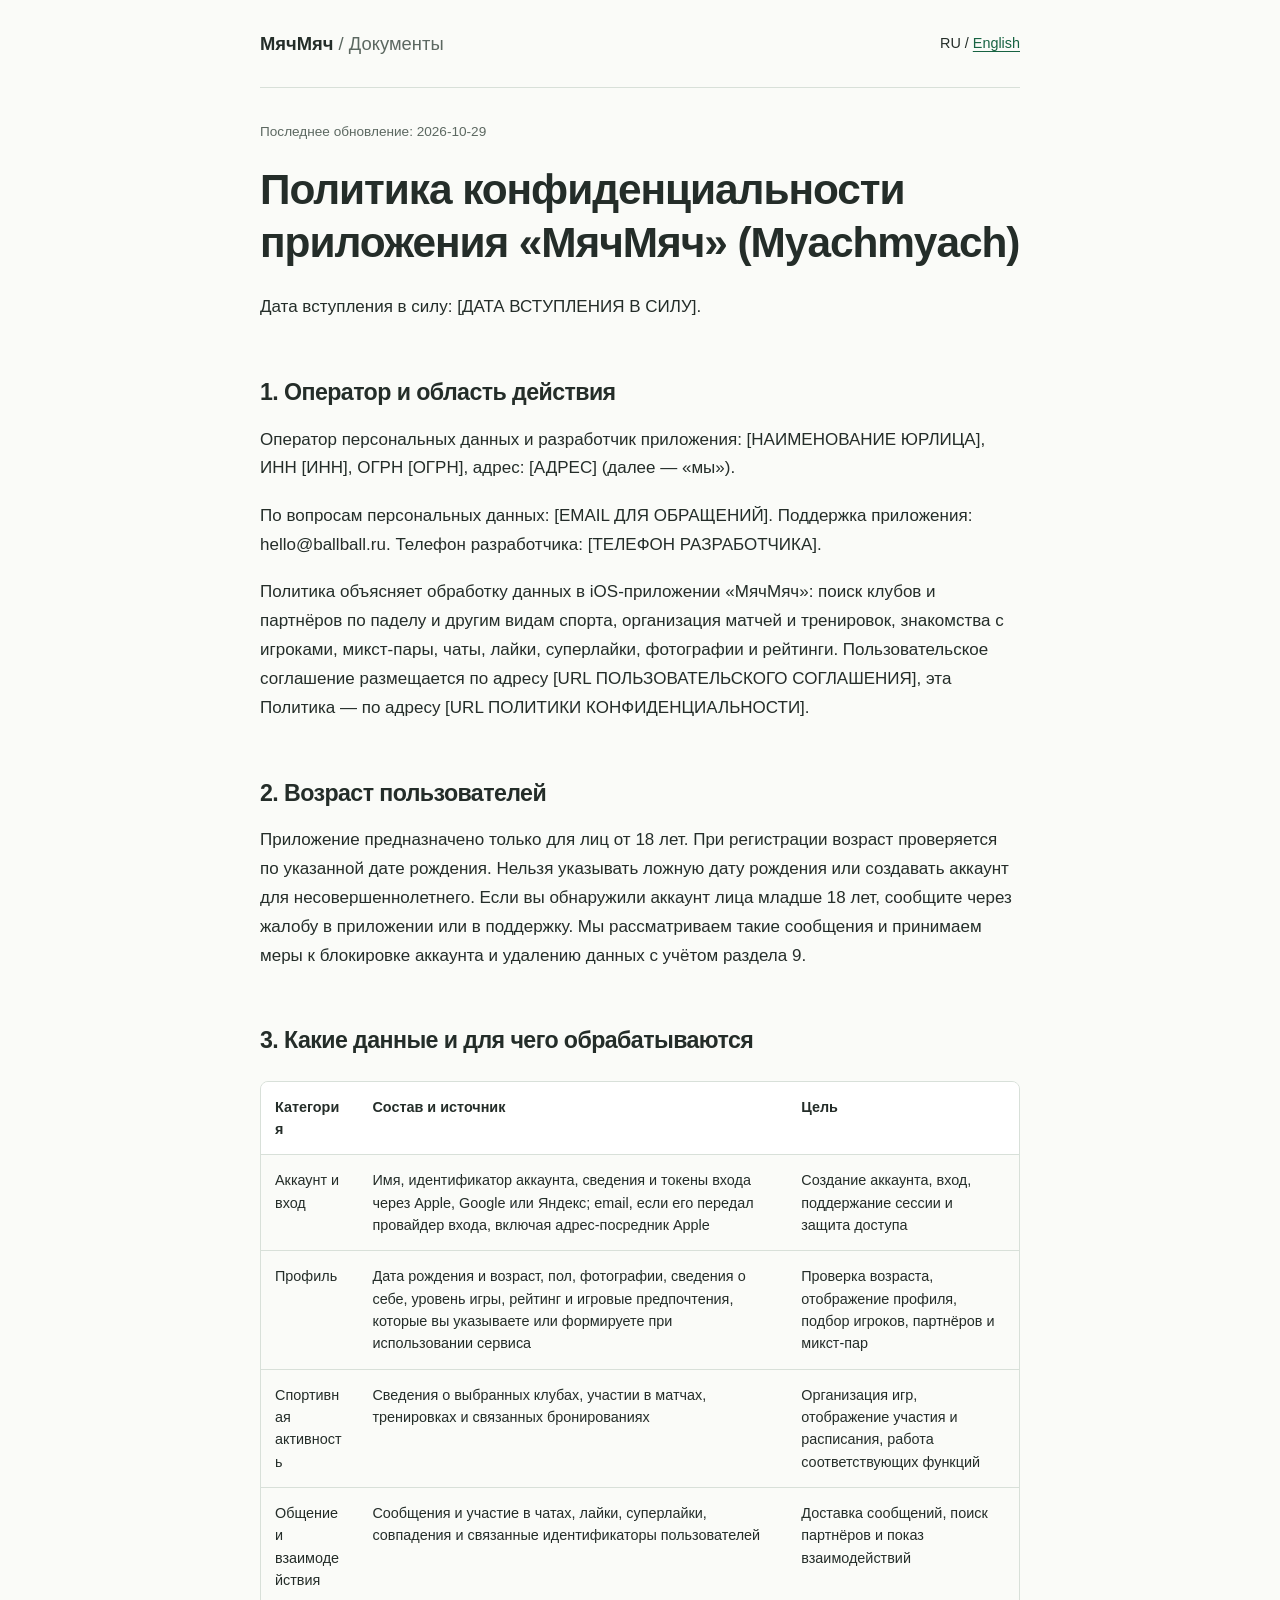
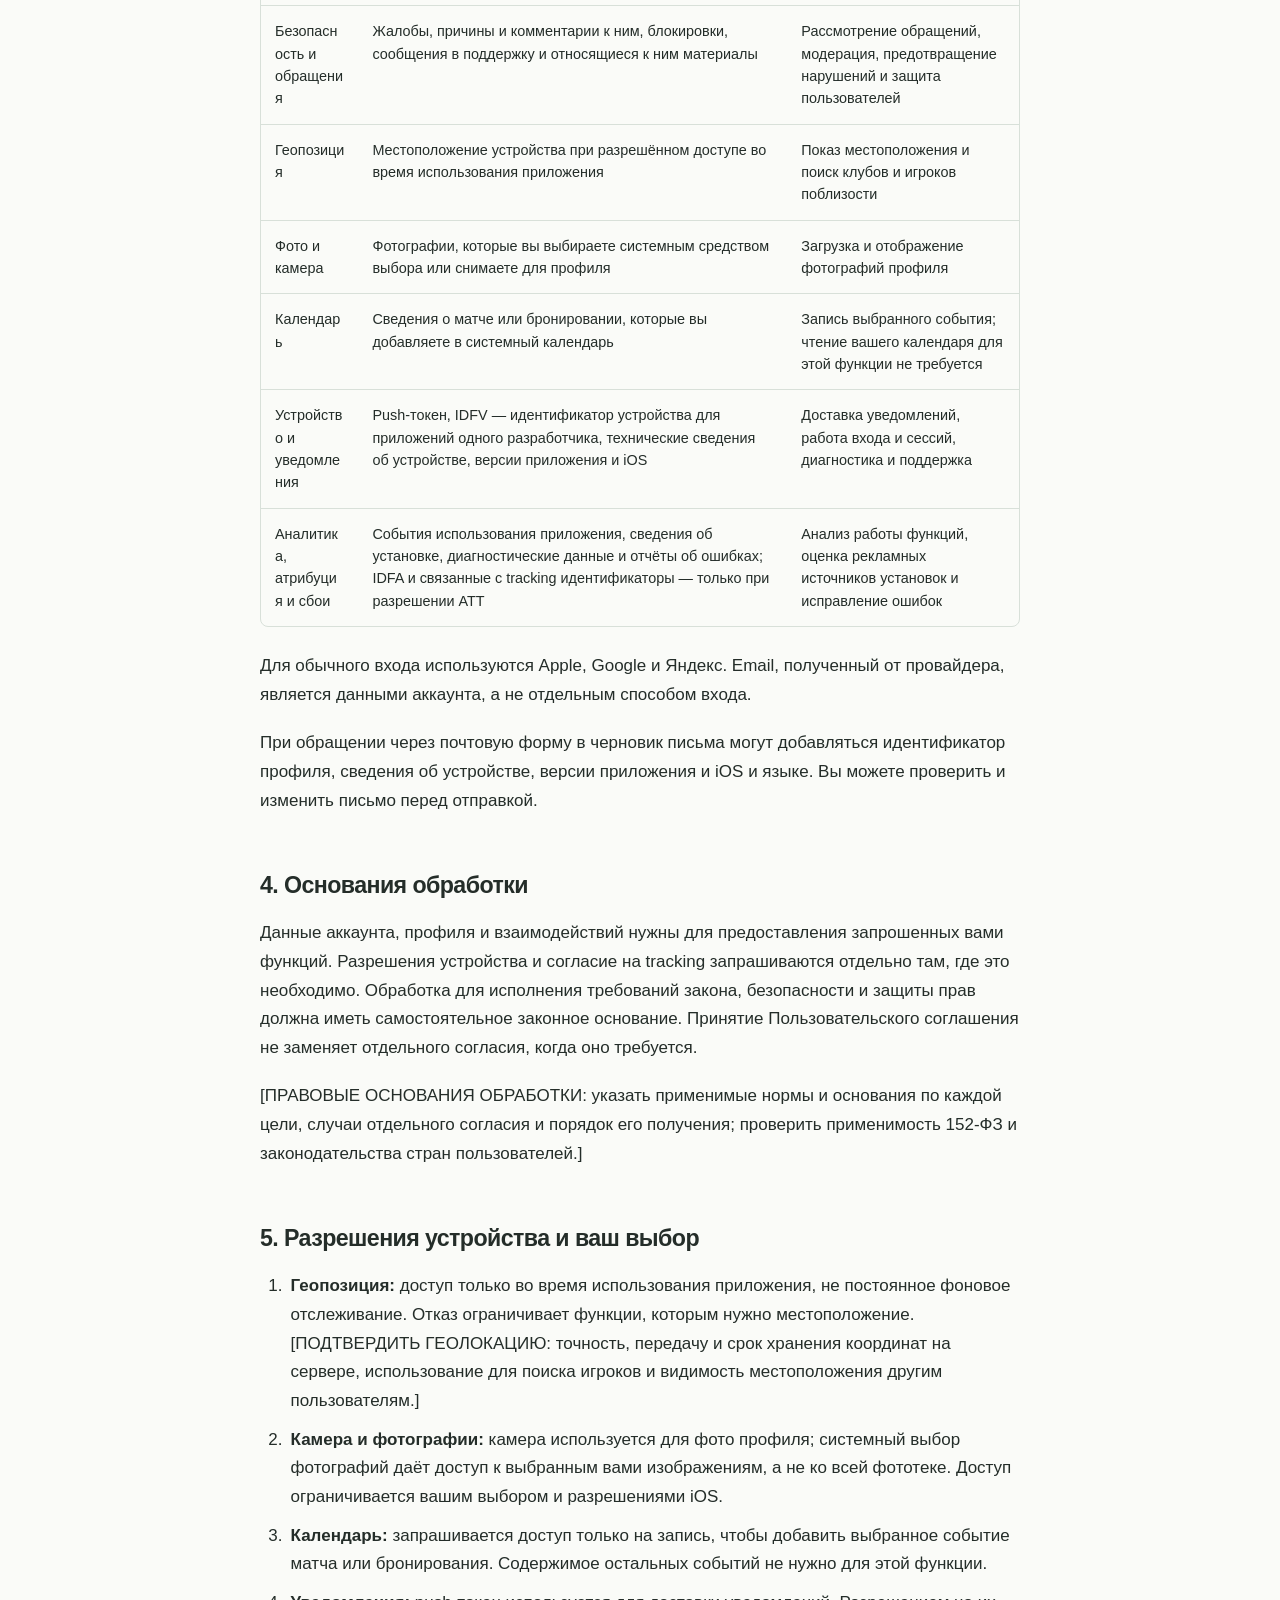
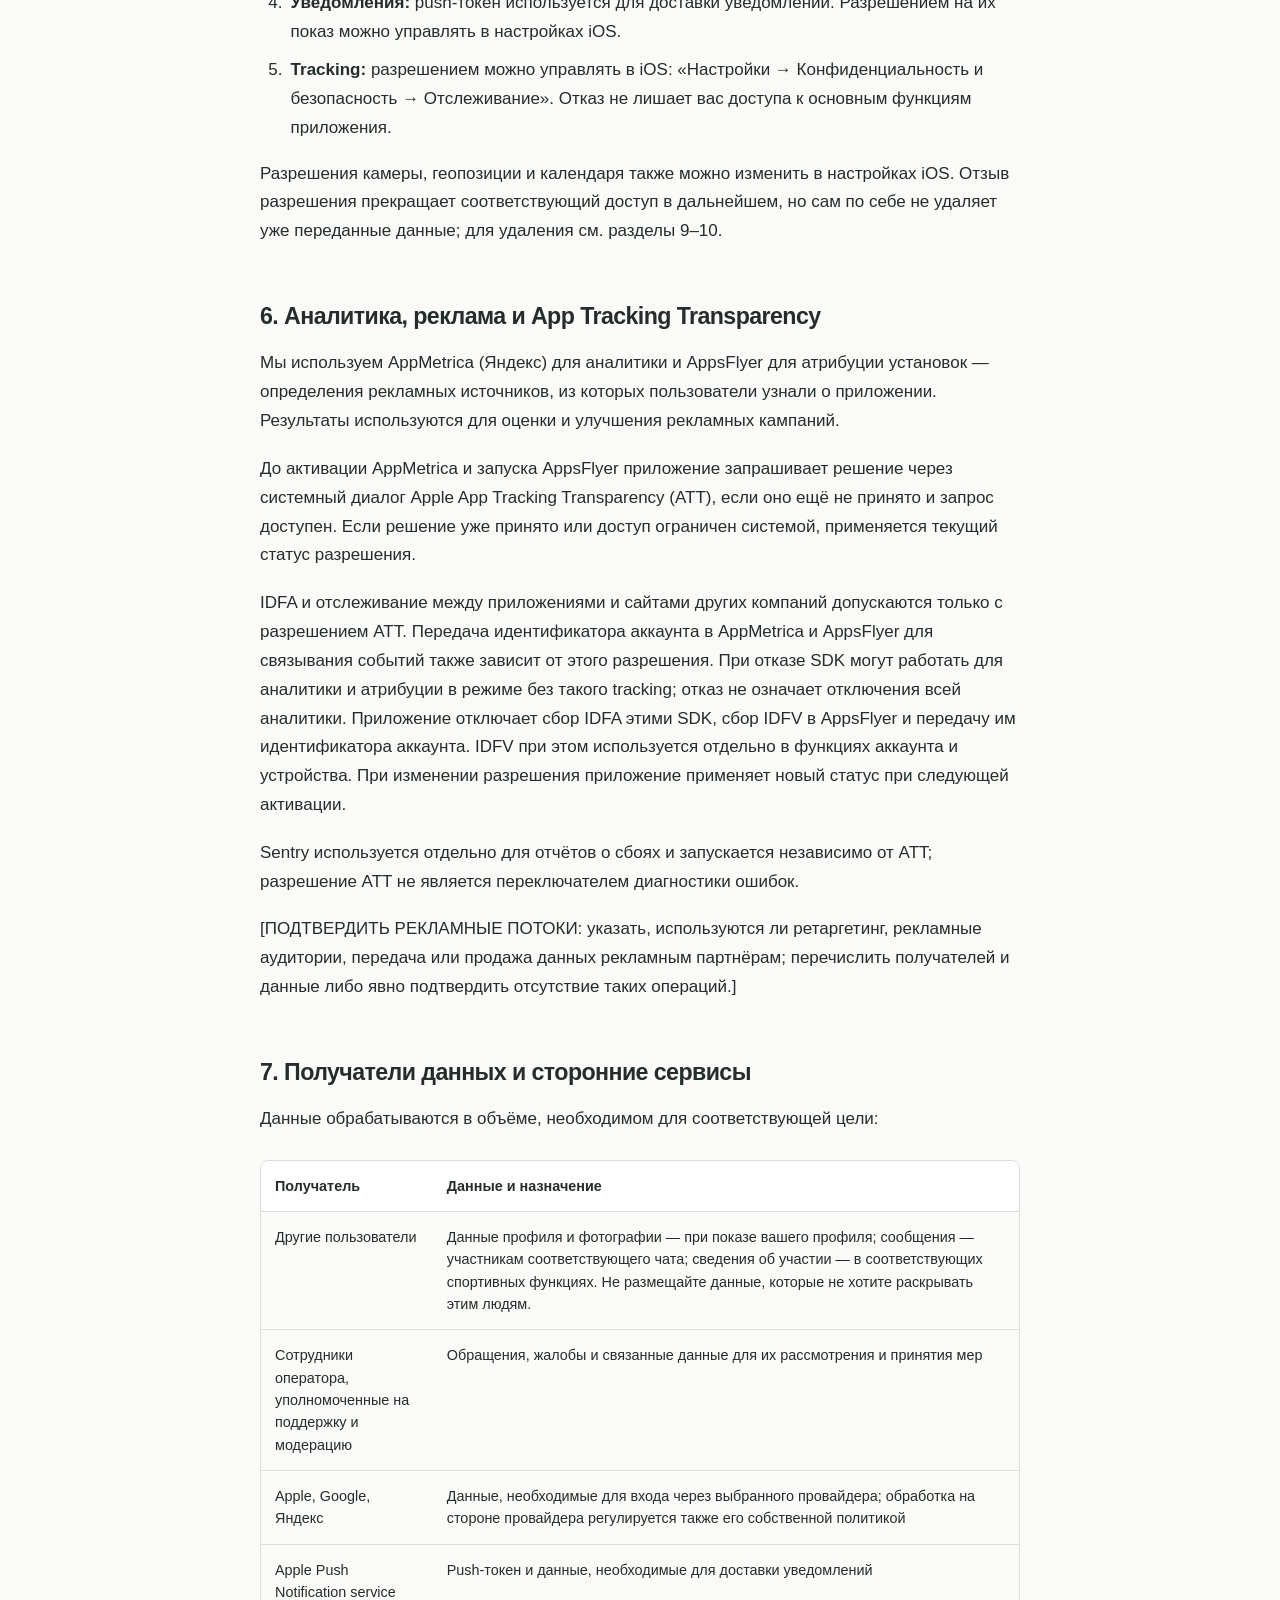
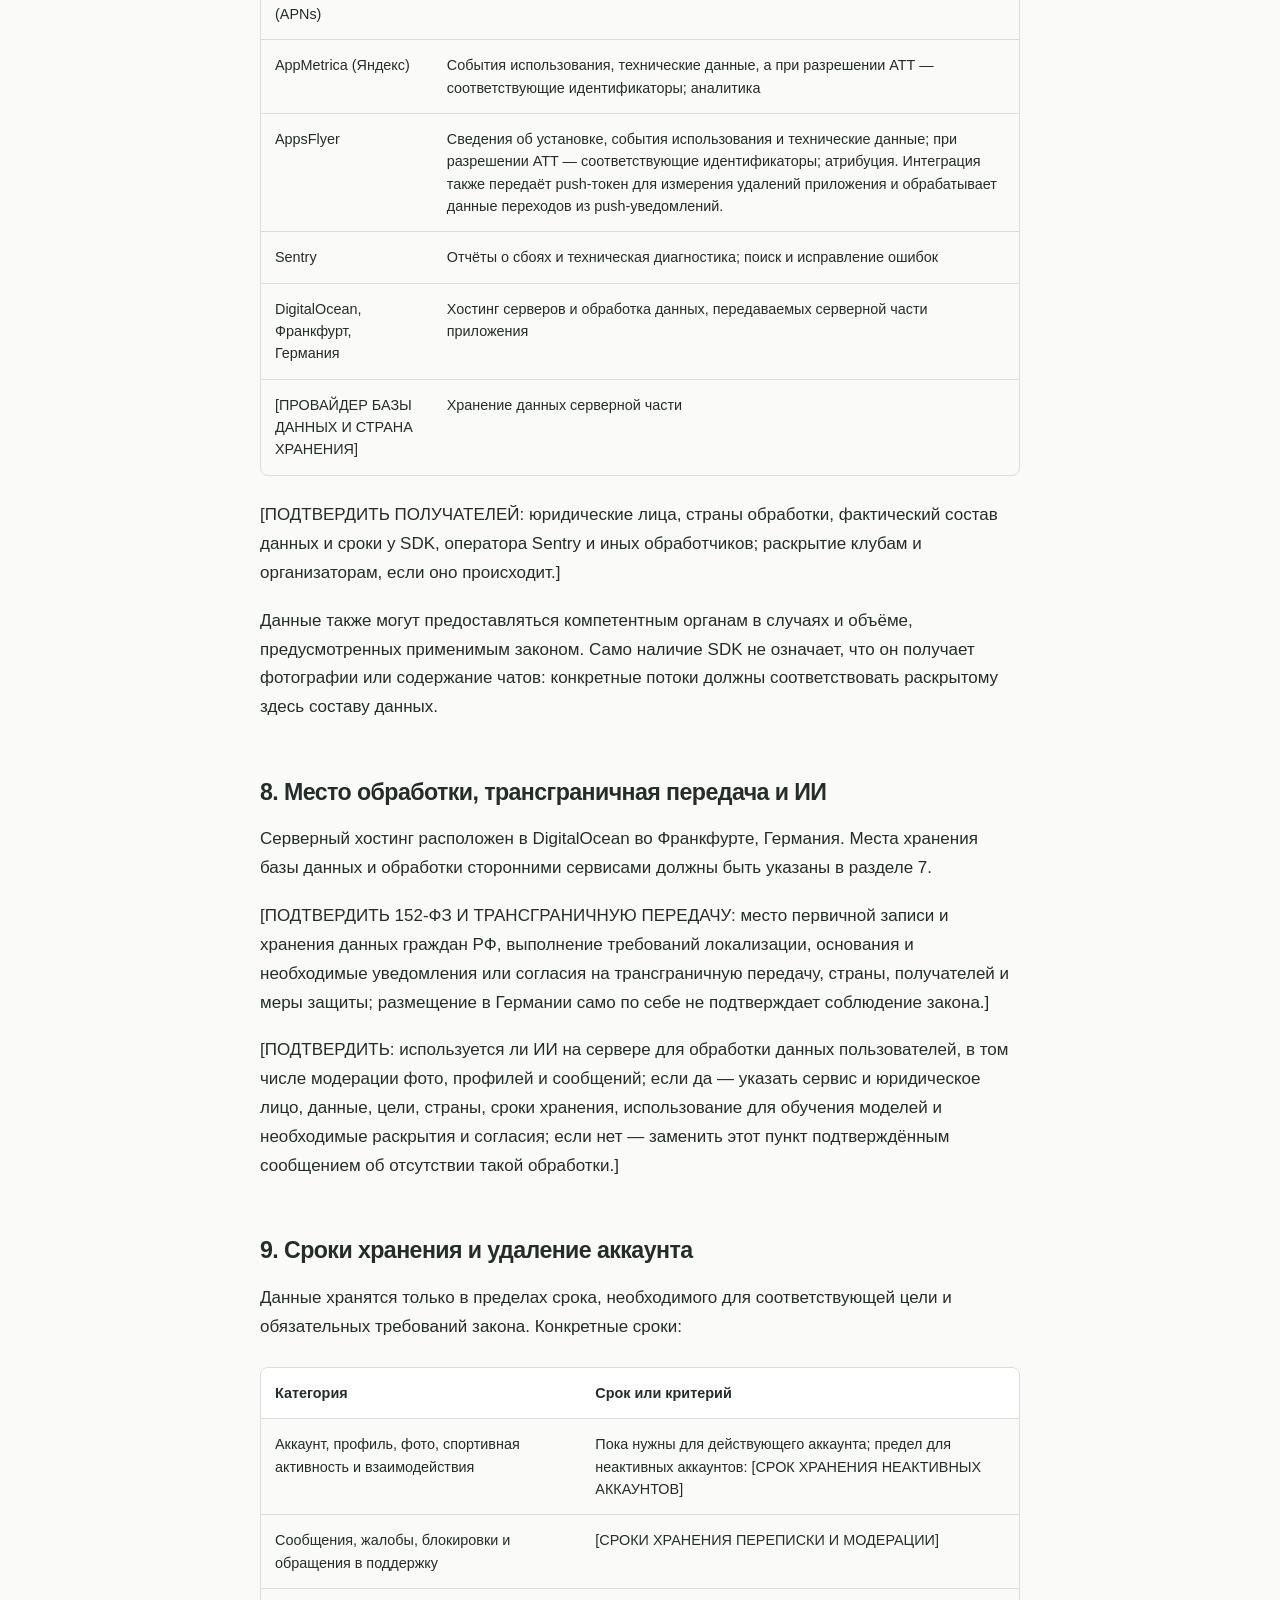
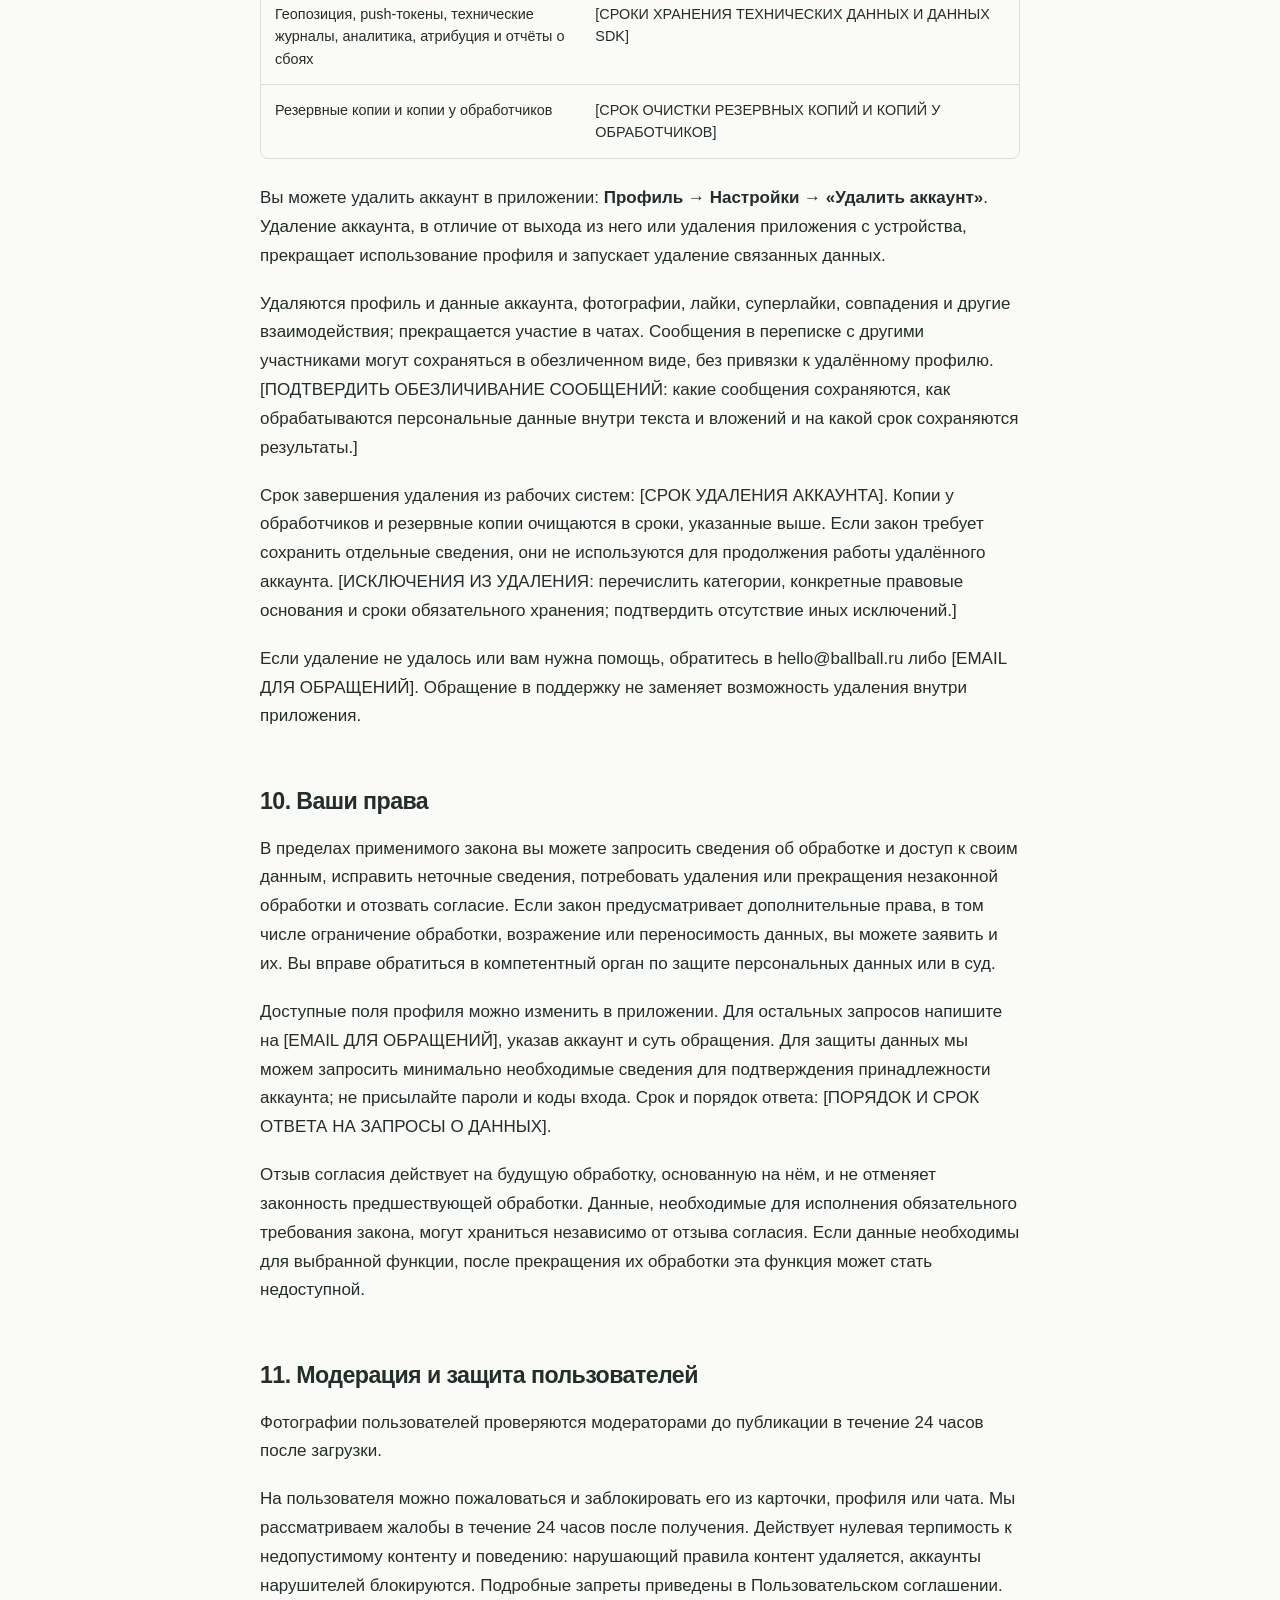
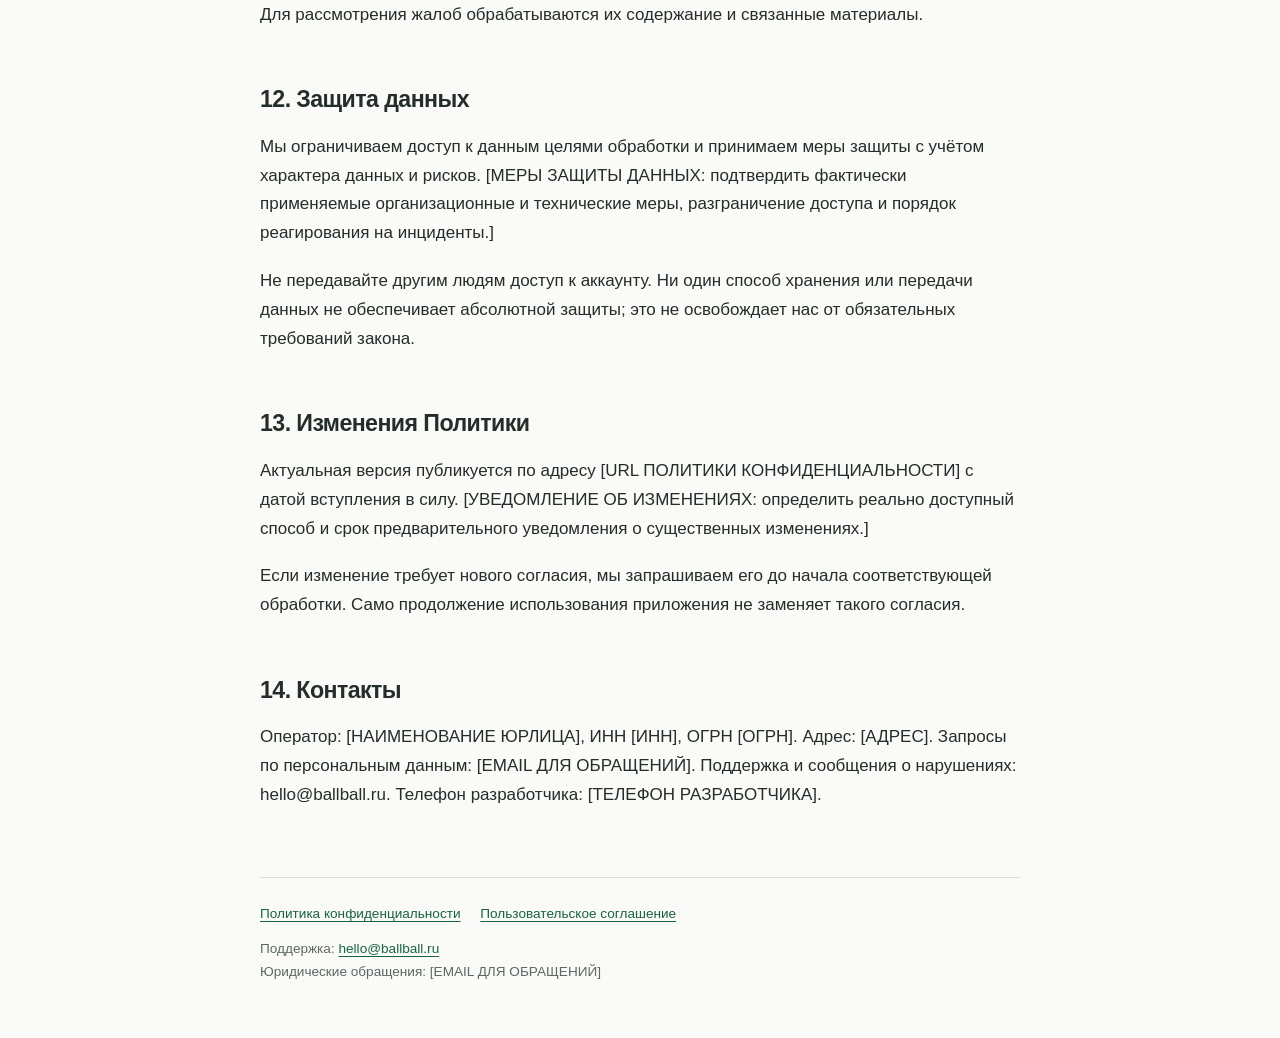
==== privacy/index.html @ 409cf154 "feat: add bilingual legal site" ====
<!doctype html>
<html lang="ru">
<head>
<meta charset="utf-8">
<meta name="viewport" content="width=device-width, initial-scale=1">
<meta name="color-scheme" content="light dark">

<title>Политика конфиденциальности приложения «МячМяч» (Myachmyach)</title>
<link rel="stylesheet" href="../style.css">
</head>
<body>
<a class="skip" href="#main">К содержанию</a>
<header class="site-header"><a class="brand" href="../index.html">МячМяч <span>/ Документы</span></a>
<nav aria-label="Язык"><span aria-current="page">RU</span> / <a href="../en/privacy/index.html" lang="en" hreflang="en">English</a></nav></header>
<main id="main">
<p class="updated">Последнее обновление: <time datetime="2026-10-29">2026-10-29</time></p>
<h1>Политика конфиденциальности приложения «МячМяч» (Myachmyach)</h1>
<p>Дата вступления в силу: [ДАТА ВСТУПЛЕНИЯ В СИЛУ].</p>
<h2>1. Оператор и область действия</h2>
<p>Оператор персональных данных и разработчик приложения: [НАИМЕНОВАНИЕ ЮРЛИЦА], ИНН [ИНН], ОГРН [ОГРН], адрес: [АДРЕС] (далее — «мы»).</p>
<p>По вопросам персональных данных: [EMAIL ДЛЯ ОБРАЩЕНИЙ]. Поддержка приложения: hello@ballball.ru. Телефон разработчика: [ТЕЛЕФОН РАЗРАБОТЧИКА].</p>
<p>Политика объясняет обработку данных в iOS-приложении «МячМяч»: поиск клубов и партнёров по паделу и другим видам спорта, организация матчей и тренировок, знакомства с игроками, микст-пары, чаты, лайки, суперлайки, фотографии и рейтинги. Пользовательское соглашение размещается по адресу [URL ПОЛЬЗОВАТЕЛЬСКОГО СОГЛАШЕНИЯ], эта Политика — по адресу [URL ПОЛИТИКИ КОНФИДЕНЦИАЛЬНОСТИ].</p>
<h2>2. Возраст пользователей</h2>
<p>Приложение предназначено только для лиц от 18 лет. При регистрации возраст проверяется по указанной дате рождения. Нельзя указывать ложную дату рождения или создавать аккаунт для несовершеннолетнего. Если вы обнаружили аккаунт лица младше 18 лет, сообщите через жалобу в приложении или в поддержку. Мы рассматриваем такие сообщения и принимаем меры к блокировке аккаунта и удалению данных с учётом раздела 9.</p>
<h2>3. Какие данные и для чего обрабатываются</h2>
<div class="table-scroll" role="region" aria-label="Таблица данных" tabindex="0"><table><thead><tr>
<th scope="col">Категория</th>
<th scope="col">Состав и источник</th>
<th scope="col">Цель</th>
</tr></thead><tbody>
<tr><td>Аккаунт и вход</td><td>Имя, идентификатор аккаунта, сведения и токены входа через Apple, Google или Яндекс; email, если его передал провайдер входа, включая адрес-посредник Apple</td><td>Создание аккаунта, вход, поддержание сессии и защита доступа</td></tr>
<tr><td>Профиль</td><td>Дата рождения и возраст, пол, фотографии, сведения о себе, уровень игры, рейтинг и игровые предпочтения, которые вы указываете или формируете при использовании сервиса</td><td>Проверка возраста, отображение профиля, подбор игроков, партнёров и микст-пар</td></tr>
<tr><td>Спортивная активность</td><td>Сведения о выбранных клубах, участии в матчах, тренировках и связанных бронированиях</td><td>Организация игр, отображение участия и расписания, работа соответствующих функций</td></tr>
<tr><td>Общение и взаимодействия</td><td>Сообщения и участие в чатах, лайки, суперлайки, совпадения и связанные идентификаторы пользователей</td><td>Доставка сообщений, поиск партнёров и показ взаимодействий</td></tr>
<tr><td>Безопасность и обращения</td><td>Жалобы, причины и комментарии к ним, блокировки, сообщения в поддержку и относящиеся к ним материалы</td><td>Рассмотрение обращений, модерация, предотвращение нарушений и защита пользователей</td></tr>
<tr><td>Геопозиция</td><td>Местоположение устройства при разрешённом доступе во время использования приложения</td><td>Показ местоположения и поиск клубов и игроков поблизости</td></tr>
<tr><td>Фото и камера</td><td>Фотографии, которые вы выбираете системным средством выбора или снимаете для профиля</td><td>Загрузка и отображение фотографий профиля</td></tr>
<tr><td>Календарь</td><td>Сведения о матче или бронировании, которые вы добавляете в системный календарь</td><td>Запись выбранного события; чтение вашего календаря для этой функции не требуется</td></tr>
<tr><td>Устройство и уведомления</td><td>Push-токен, IDFV — идентификатор устройства для приложений одного разработчика, технические сведения об устройстве, версии приложения и iOS</td><td>Доставка уведомлений, работа входа и сессий, диагностика и поддержка</td></tr>
<tr><td>Аналитика, атрибуция и сбои</td><td>События использования приложения, сведения об установке, диагностические данные и отчёты об ошибках; IDFA и связанные с tracking идентификаторы — только при разрешении ATT</td><td>Анализ работы функций, оценка рекламных источников установок и исправление ошибок</td></tr>
</tbody></table></div>
<p>Для обычного входа используются Apple, Google и Яндекс. Email, полученный от провайдера, является данными аккаунта, а не отдельным способом входа.</p>
<p>При обращении через почтовую форму в черновик письма могут добавляться идентификатор профиля, сведения об устройстве, версии приложения и iOS и языке. Вы можете проверить и изменить письмо перед отправкой.</p>
<h2>4. Основания обработки</h2>
<p>Данные аккаунта, профиля и взаимодействий нужны для предоставления запрошенных вами функций. Разрешения устройства и согласие на tracking запрашиваются отдельно там, где это необходимо. Обработка для исполнения требований закона, безопасности и защиты прав должна иметь самостоятельное законное основание. Принятие Пользовательского соглашения не заменяет отдельного согласия, когда оно требуется.</p>
<p>[ПРАВОВЫЕ ОСНОВАНИЯ ОБРАБОТКИ: указать применимые нормы и основания по каждой цели, случаи отдельного согласия и порядок его получения; проверить применимость 152-ФЗ и законодательства стран пользователей.]</p>
<h2>5. Разрешения устройства и ваш выбор</h2>
<ol>
<li><strong>Геопозиция:</strong> доступ только во время использования приложения, не постоянное фоновое отслеживание. Отказ ограничивает функции, которым нужно местоположение. [ПОДТВЕРДИТЬ ГЕОЛОКАЦИЮ: точность, передачу и срок хранения координат на сервере, использование для поиска игроков и видимость местоположения другим пользователям.]</li>
<li><strong>Камера и фотографии:</strong> камера используется для фото профиля; системный выбор фотографий даёт доступ к выбранным вами изображениям, а не ко всей фототеке. Доступ ограничивается вашим выбором и разрешениями iOS.</li>
<li><strong>Календарь:</strong> запрашивается доступ только на запись, чтобы добавить выбранное событие матча или бронирования. Содержимое остальных событий не нужно для этой функции.</li>
<li><strong>Уведомления:</strong> push-токен используется для доставки уведомлений. Разрешением на их показ можно управлять в настройках iOS.</li>
<li><strong>Tracking:</strong> разрешением можно управлять в iOS: «Настройки → Конфиденциальность и безопасность → Отслеживание». Отказ не лишает вас доступа к основным функциям приложения.</li>
</ol>
<p>Разрешения камеры, геопозиции и календаря также можно изменить в настройках iOS. Отзыв разрешения прекращает соответствующий доступ в дальнейшем, но сам по себе не удаляет уже переданные данные; для удаления см. разделы 9–10.</p>
<h2>6. Аналитика, реклама и App Tracking Transparency</h2>
<p>Мы используем AppMetrica (Яндекс) для аналитики и AppsFlyer для атрибуции установок — определения рекламных источников, из которых пользователи узнали о приложении. Результаты используются для оценки и улучшения рекламных кампаний.</p>
<p>До активации AppMetrica и запуска AppsFlyer приложение запрашивает решение через системный диалог Apple App Tracking Transparency (ATT), если оно ещё не принято и запрос доступен. Если решение уже принято или доступ ограничен системой, применяется текущий статус разрешения.</p>
<p>IDFA и отслеживание между приложениями и сайтами других компаний допускаются только с разрешением ATT. Передача идентификатора аккаунта в AppMetrica и AppsFlyer для связывания событий также зависит от этого разрешения. При отказе SDK могут работать для аналитики и атрибуции в режиме без такого tracking; отказ не означает отключения всей аналитики. Приложение отключает сбор IDFA этими SDK, сбор IDFV в AppsFlyer и передачу им идентификатора аккаунта. IDFV при этом используется отдельно в функциях аккаунта и устройства. При изменении разрешения приложение применяет новый статус при следующей активации.</p>
<p>Sentry используется отдельно для отчётов о сбоях и запускается независимо от ATT; разрешение ATT не является переключателем диагностики ошибок.</p>
<p>[ПОДТВЕРДИТЬ РЕКЛАМНЫЕ ПОТОКИ: указать, используются ли ретаргетинг, рекламные аудитории, передача или продажа данных рекламным партнёрам; перечислить получателей и данные либо явно подтвердить отсутствие таких операций.]</p>
<h2>7. Получатели данных и сторонние сервисы</h2>
<p>Данные обрабатываются в объёме, необходимом для соответствующей цели:</p>
<div class="table-scroll" role="region" aria-label="Таблица данных" tabindex="0"><table><thead><tr>
<th scope="col">Получатель</th>
<th scope="col">Данные и назначение</th>
</tr></thead><tbody>
<tr><td>Другие пользователи</td><td>Данные профиля и фотографии — при показе вашего профиля; сообщения — участникам соответствующего чата; сведения об участии — в соответствующих спортивных функциях. Не размещайте данные, которые не хотите раскрывать этим людям.</td></tr>
<tr><td>Сотрудники оператора, уполномоченные на поддержку и модерацию</td><td>Обращения, жалобы и связанные данные для их рассмотрения и принятия мер</td></tr>
<tr><td>Apple, Google, Яндекс</td><td>Данные, необходимые для входа через выбранного провайдера; обработка на стороне провайдера регулируется также его собственной политикой</td></tr>
<tr><td>Apple Push Notification service (APNs)</td><td>Push-токен и данные, необходимые для доставки уведомлений</td></tr>
<tr><td>AppMetrica (Яндекс)</td><td>События использования, технические данные, а при разрешении ATT — соответствующие идентификаторы; аналитика</td></tr>
<tr><td>AppsFlyer</td><td>Сведения об установке, события использования и технические данные; при разрешении ATT — соответствующие идентификаторы; атрибуция. Интеграция также передаёт push-токен для измерения удалений приложения и обрабатывает данные переходов из push-уведомлений.</td></tr>
<tr><td>Sentry</td><td>Отчёты о сбоях и техническая диагностика; поиск и исправление ошибок</td></tr>
<tr><td>DigitalOcean, Франкфурт, Германия</td><td>Хостинг серверов и обработка данных, передаваемых серверной части приложения</td></tr>
<tr><td>[ПРОВАЙДЕР БАЗЫ ДАННЫХ И СТРАНА ХРАНЕНИЯ]</td><td>Хранение данных серверной части</td></tr>
</tbody></table></div>
<p>[ПОДТВЕРДИТЬ ПОЛУЧАТЕЛЕЙ: юридические лица, страны обработки, фактический состав данных и сроки у SDK, оператора Sentry и иных обработчиков; раскрытие клубам и организаторам, если оно происходит.]</p>
<p>Данные также могут предоставляться компетентным органам в случаях и объёме, предусмотренных применимым законом. Само наличие SDK не означает, что он получает фотографии или содержание чатов: конкретные потоки должны соответствовать раскрытому здесь составу данных.</p>
<h2>8. Место обработки, трансграничная передача и ИИ</h2>
<p>Серверный хостинг расположен в DigitalOcean во Франкфурте, Германия. Места хранения базы данных и обработки сторонними сервисами должны быть указаны в разделе 7.</p>
<p>[ПОДТВЕРДИТЬ 152-ФЗ И ТРАНСГРАНИЧНУЮ ПЕРЕДАЧУ: место первичной записи и хранения данных граждан РФ, выполнение требований локализации, основания и необходимые уведомления или согласия на трансграничную передачу, страны, получателей и меры защиты; размещение в Германии само по себе не подтверждает соблюдение закона.]</p>
<p>[ПОДТВЕРДИТЬ: используется ли ИИ на сервере для обработки данных пользователей, в том числе модерации фото, профилей и сообщений; если да — указать сервис и юридическое лицо, данные, цели, страны, сроки хранения, использование для обучения моделей и необходимые раскрытия и согласия; если нет — заменить этот пункт подтверждённым сообщением об отсутствии такой обработки.]</p>
<h2>9. Сроки хранения и удаление аккаунта</h2>
<p>Данные хранятся только в пределах срока, необходимого для соответствующей цели и обязательных требований закона. Конкретные сроки:</p>
<div class="table-scroll" role="region" aria-label="Таблица данных" tabindex="0"><table><thead><tr>
<th scope="col">Категория</th>
<th scope="col">Срок или критерий</th>
</tr></thead><tbody>
<tr><td>Аккаунт, профиль, фото, спортивная активность и взаимодействия</td><td>Пока нужны для действующего аккаунта; предел для неактивных аккаунтов: [СРОК ХРАНЕНИЯ НЕАКТИВНЫХ АККАУНТОВ]</td></tr>
<tr><td>Сообщения, жалобы, блокировки и обращения в поддержку</td><td>[СРОКИ ХРАНЕНИЯ ПЕРЕПИСКИ И МОДЕРАЦИИ]</td></tr>
<tr><td>Геопозиция, push-токены, технические журналы, аналитика, атрибуция и отчёты о сбоях</td><td>[СРОКИ ХРАНЕНИЯ ТЕХНИЧЕСКИХ ДАННЫХ И ДАННЫХ SDK]</td></tr>
<tr><td>Резервные копии и копии у обработчиков</td><td>[СРОК ОЧИСТКИ РЕЗЕРВНЫХ КОПИЙ И КОПИЙ У ОБРАБОТЧИКОВ]</td></tr>
</tbody></table></div>
<p>Вы можете удалить аккаунт в приложении: <strong>Профиль → Настройки → «Удалить аккаунт»</strong>. Удаление аккаунта, в отличие от выхода из него или удаления приложения с устройства, прекращает использование профиля и запускает удаление связанных данных.</p>
<p>Удаляются профиль и данные аккаунта, фотографии, лайки, суперлайки, совпадения и другие взаимодействия; прекращается участие в чатах. Сообщения в переписке с другими участниками могут сохраняться в обезличенном виде, без привязки к удалённому профилю. [ПОДТВЕРДИТЬ ОБЕЗЛИЧИВАНИЕ СООБЩЕНИЙ: какие сообщения сохраняются, как обрабатываются персональные данные внутри текста и вложений и на какой срок сохраняются результаты.]</p>
<p>Срок завершения удаления из рабочих систем: [СРОК УДАЛЕНИЯ АККАУНТА]. Копии у обработчиков и резервные копии очищаются в сроки, указанные выше. Если закон требует сохранить отдельные сведения, они не используются для продолжения работы удалённого аккаунта. [ИСКЛЮЧЕНИЯ ИЗ УДАЛЕНИЯ: перечислить категории, конкретные правовые основания и сроки обязательного хранения; подтвердить отсутствие иных исключений.]</p>
<p>Если удаление не удалось или вам нужна помощь, обратитесь в hello@ballball.ru либо [EMAIL ДЛЯ ОБРАЩЕНИЙ]. Обращение в поддержку не заменяет возможность удаления внутри приложения.</p>
<h2>10. Ваши права</h2>
<p>В пределах применимого закона вы можете запросить сведения об обработке и доступ к своим данным, исправить неточные сведения, потребовать удаления или прекращения незаконной обработки и отозвать согласие. Если закон предусматривает дополнительные права, в том числе ограничение обработки, возражение или переносимость данных, вы можете заявить и их. Вы вправе обратиться в компетентный орган по защите персональных данных или в суд.</p>
<p>Доступные поля профиля можно изменить в приложении. Для остальных запросов напишите на [EMAIL ДЛЯ ОБРАЩЕНИЙ], указав аккаунт и суть обращения. Для защиты данных мы можем запросить минимально необходимые сведения для подтверждения принадлежности аккаунта; не присылайте пароли и коды входа. Срок и порядок ответа: [ПОРЯДОК И СРОК ОТВЕТА НА ЗАПРОСЫ О ДАННЫХ].</p>
<p>Отзыв согласия действует на будущую обработку, основанную на нём, и не отменяет законность предшествующей обработки. Данные, необходимые для исполнения обязательного требования закона, могут храниться независимо от отзыва согласия. Если данные необходимы для выбранной функции, после прекращения их обработки эта функция может стать недоступной.</p>
<h2>11. Модерация и защита пользователей</h2>
<p>Фотографии пользователей проверяются модераторами до публикации в течение 24 часов после загрузки.</p>
<p>На пользователя можно пожаловаться и заблокировать его из карточки, профиля или чата. Мы рассматриваем жалобы в течение 24 часов после получения. Действует нулевая терпимость к недопустимому контенту и поведению: нарушающий правила контент удаляется, аккаунты нарушителей блокируются. Подробные запреты приведены в Пользовательском соглашении. Для рассмотрения жалоб обрабатываются их содержание и связанные материалы.</p>
<h2>12. Защита данных</h2>
<p>Мы ограничиваем доступ к данным целями обработки и принимаем меры защиты с учётом характера данных и рисков. [МЕРЫ ЗАЩИТЫ ДАННЫХ: подтвердить фактически применяемые организационные и технические меры, разграничение доступа и порядок реагирования на инциденты.]</p>
<p>Не передавайте другим людям доступ к аккаунту. Ни один способ хранения или передачи данных не обеспечивает абсолютной защиты; это не освобождает нас от обязательных требований закона.</p>
<h2>13. Изменения Политики</h2>
<p>Актуальная версия публикуется по адресу [URL ПОЛИТИКИ КОНФИДЕНЦИАЛЬНОСТИ] с датой вступления в силу. [УВЕДОМЛЕНИЕ ОБ ИЗМЕНЕНИЯХ: определить реально доступный способ и срок предварительного уведомления о существенных изменениях.]</p>
<p>Если изменение требует нового согласия, мы запрашиваем его до начала соответствующей обработки. Само продолжение использования приложения не заменяет такого согласия.</p>
<h2>14. Контакты</h2>
<p>Оператор: [НАИМЕНОВАНИЕ ЮРЛИЦА], ИНН [ИНН], ОГРН [ОГРН]. Адрес: [АДРЕС]. Запросы по персональным данным: [EMAIL ДЛЯ ОБРАЩЕНИЙ]. Поддержка и сообщения о нарушениях: hello@ballball.ru. Телефон разработчика: [ТЕЛЕФОН РАЗРАБОТЧИКА].</p>
</main>
<footer><a href="index.html">Политика конфиденциальности</a>
<a href="../terms/index.html">Пользовательское соглашение</a>
<p>Поддержка: <a href="mailto:hello@ballball.ru">hello@ballball.ru</a><br>
Юридические обращения: [EMAIL ДЛЯ ОБРАЩЕНИЙ]</p></footer>
</body>
</html>
---- style.css ----
:root {
  color-scheme: light dark;
  --bg: #fafbf8;
  --text: #242d29;
  --muted: #5c6861;
  --accent: #176342;
  --border: #d8e0d9;
  --surface: #fff;
}
* { box-sizing: border-box; }
html { scroll-padding-top: 1rem; }
body { max-width: 808px; margin: auto; padding: 0 24px; background: var(--bg); color: var(--text); font: 17px/1.7 -apple-system, BlinkMacSystemFont, "Segoe UI", sans-serif; overflow-wrap: anywhere; }
a { color: var(--accent); text-underline-offset: .2em; }
a:hover { text-decoration-thickness: 2px; }
a:focus-visible, [tabindex]:focus-visible { outline: 3px solid var(--accent); outline-offset: 5px; }
.site-header { display: flex; flex-wrap: wrap; gap: 12px 24px; align-items: center; justify-content: space-between; padding: 28px 0; border-bottom: 1px solid var(--border); }
.brand { font-size: 1.15rem; font-weight: 750; text-decoration: none; color: var(--text); }
.brand span { color: var(--muted); font-weight: 400; }
nav { font-size: .9rem; }
main { padding: 32px 0 48px; }
.updated { color: var(--muted); font-size: .85rem; margin: 0 0 20px; }
h1, h2, h3 { line-height: 1.25; letter-spacing: -.025em; text-wrap: balance; }
h1 { font-size: clamp(1.9rem, 5vw, 2.65rem); margin: 0 0 24px; }
h2 { margin: 2.4em 0 .8em; font-size: 1.45rem; }
h3 { margin-top: 2em; }
p { margin: 0 0 1.1em; }
li { padding-left: .2em; margin-bottom: .55em; }
ul, ol { padding-left: 1.6em; }
.intro { color: var(--muted); font-size: 1.1rem; }
.documents { list-style: none; padding: 0; }
.documents li { padding: 0; }
.documents a { display: flex; align-items: center; justify-content: space-between; gap: 18px; background: var(--surface); border: 1px solid var(--border); border-radius: 12px; padding: 18px 20px; text-decoration: none; font-weight: 600; }
.documents a:hover { border-color: var(--accent); }
.documents span { flex-shrink: 0; font-size: .8rem; color: var(--muted); }
.table-scroll { max-width: 100%; overflow-x: auto; margin: 1.5em 0; border: 1px solid var(--border); border-radius: 8px; }
table { border-collapse: collapse; width: 100%; min-width: 570px; font-size: .9rem; line-height: 1.55; }
th, td { text-align: left; vertical-align: top; padding: 14px; border-bottom: 1px solid var(--border); }
th { background: var(--surface); font-weight: 650; }
tbody tr:last-child td { border-bottom: 0; }
footer { border-top: 1px solid var(--border); padding: 24px 0 40px; font-size: .85rem; color: var(--muted); }
footer > a { display: inline-block; margin: 0 16px 12px 0; }
.skip { position: absolute; top: 0; left: -10000px; padding: 10px; background: var(--surface); }
.skip:focus { left: 16px; z-index: 1; }
@media (max-width: 480px) { body { padding: 0 18px; font-size: 16px; } .site-header { padding: 20px 0; } .brand span { display: none; } .documents a { padding: 16px; } }
@media (prefers-color-scheme: dark) { :root { --bg: #151b18; --text: #e6ece7; --muted: #a6b6ac; --accent: #92dbb3; --border: #36433b; --surface: #1e2822; } }
@media print { body { max-width: none; background: white; color: black; font-size: 11pt; } .site-header, footer, .skip { display: none; } .table-scroll { overflow: visible; } table { min-width: 0; } }
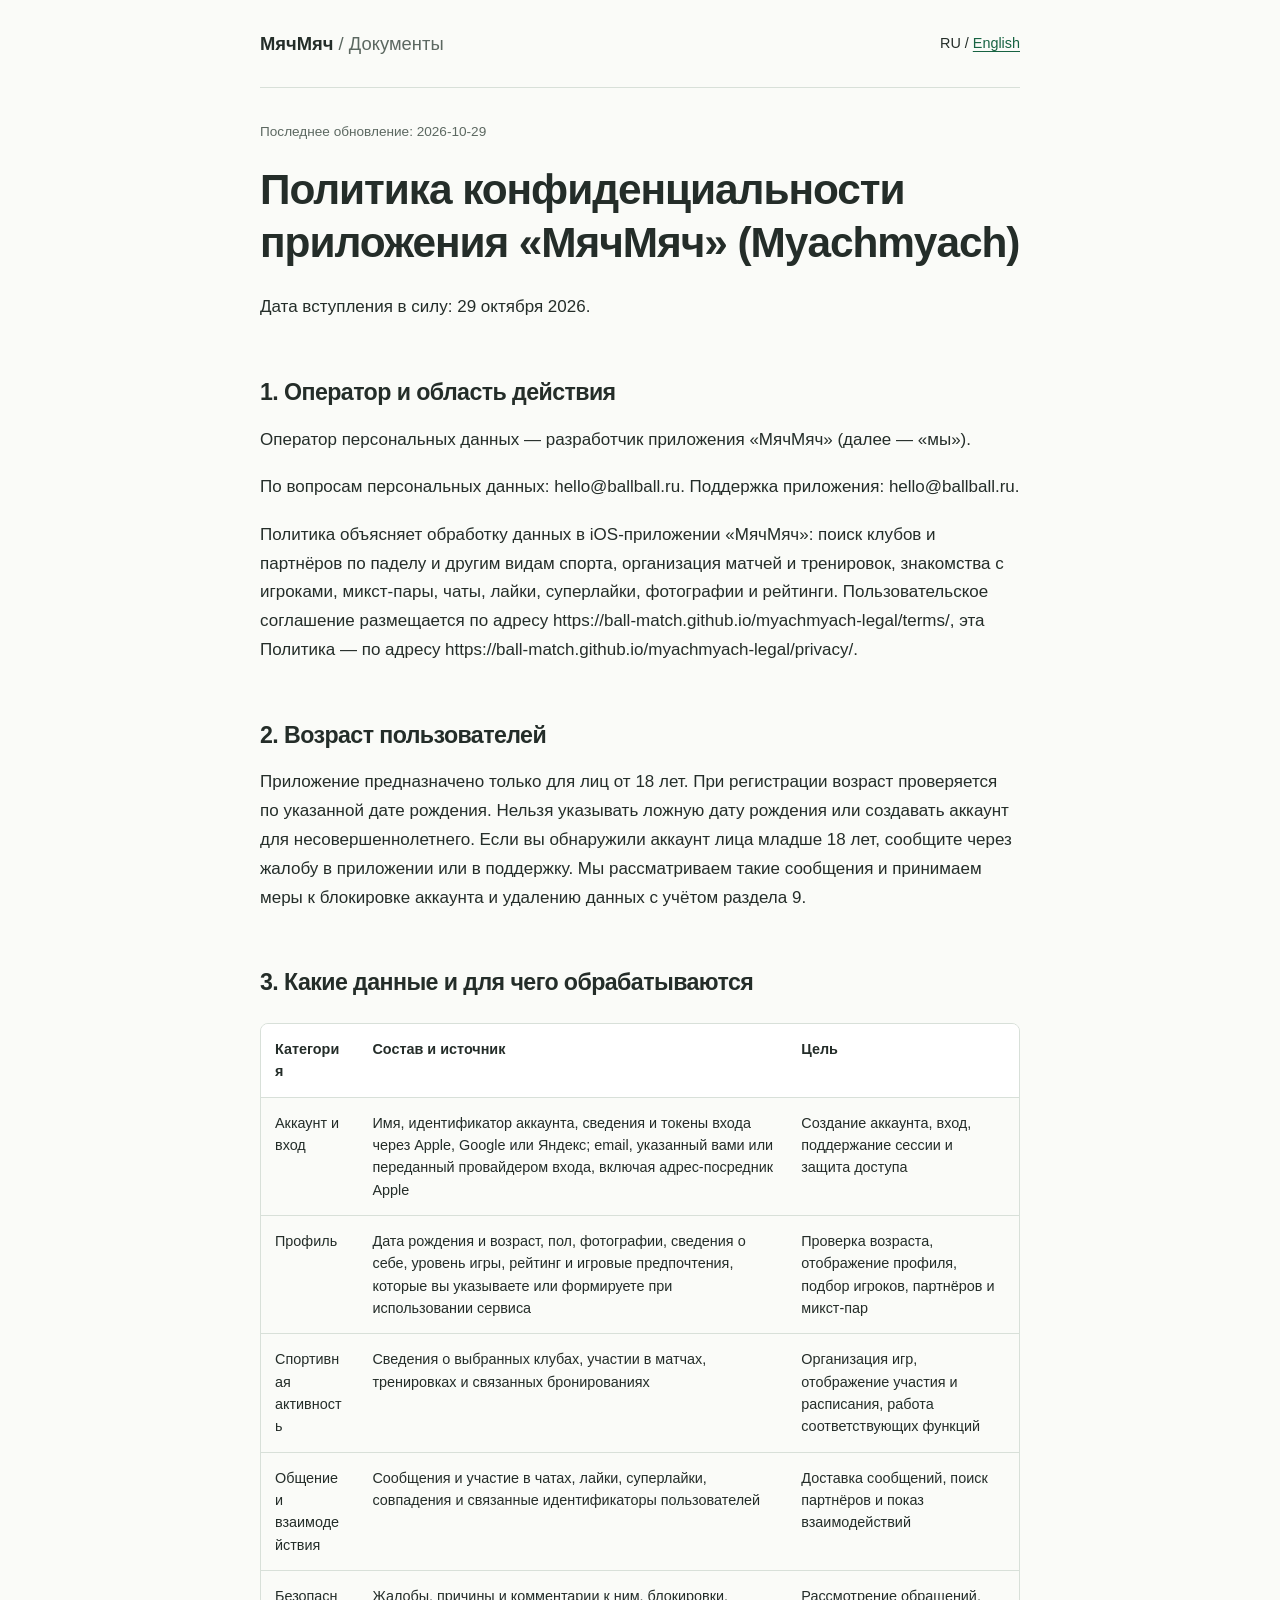
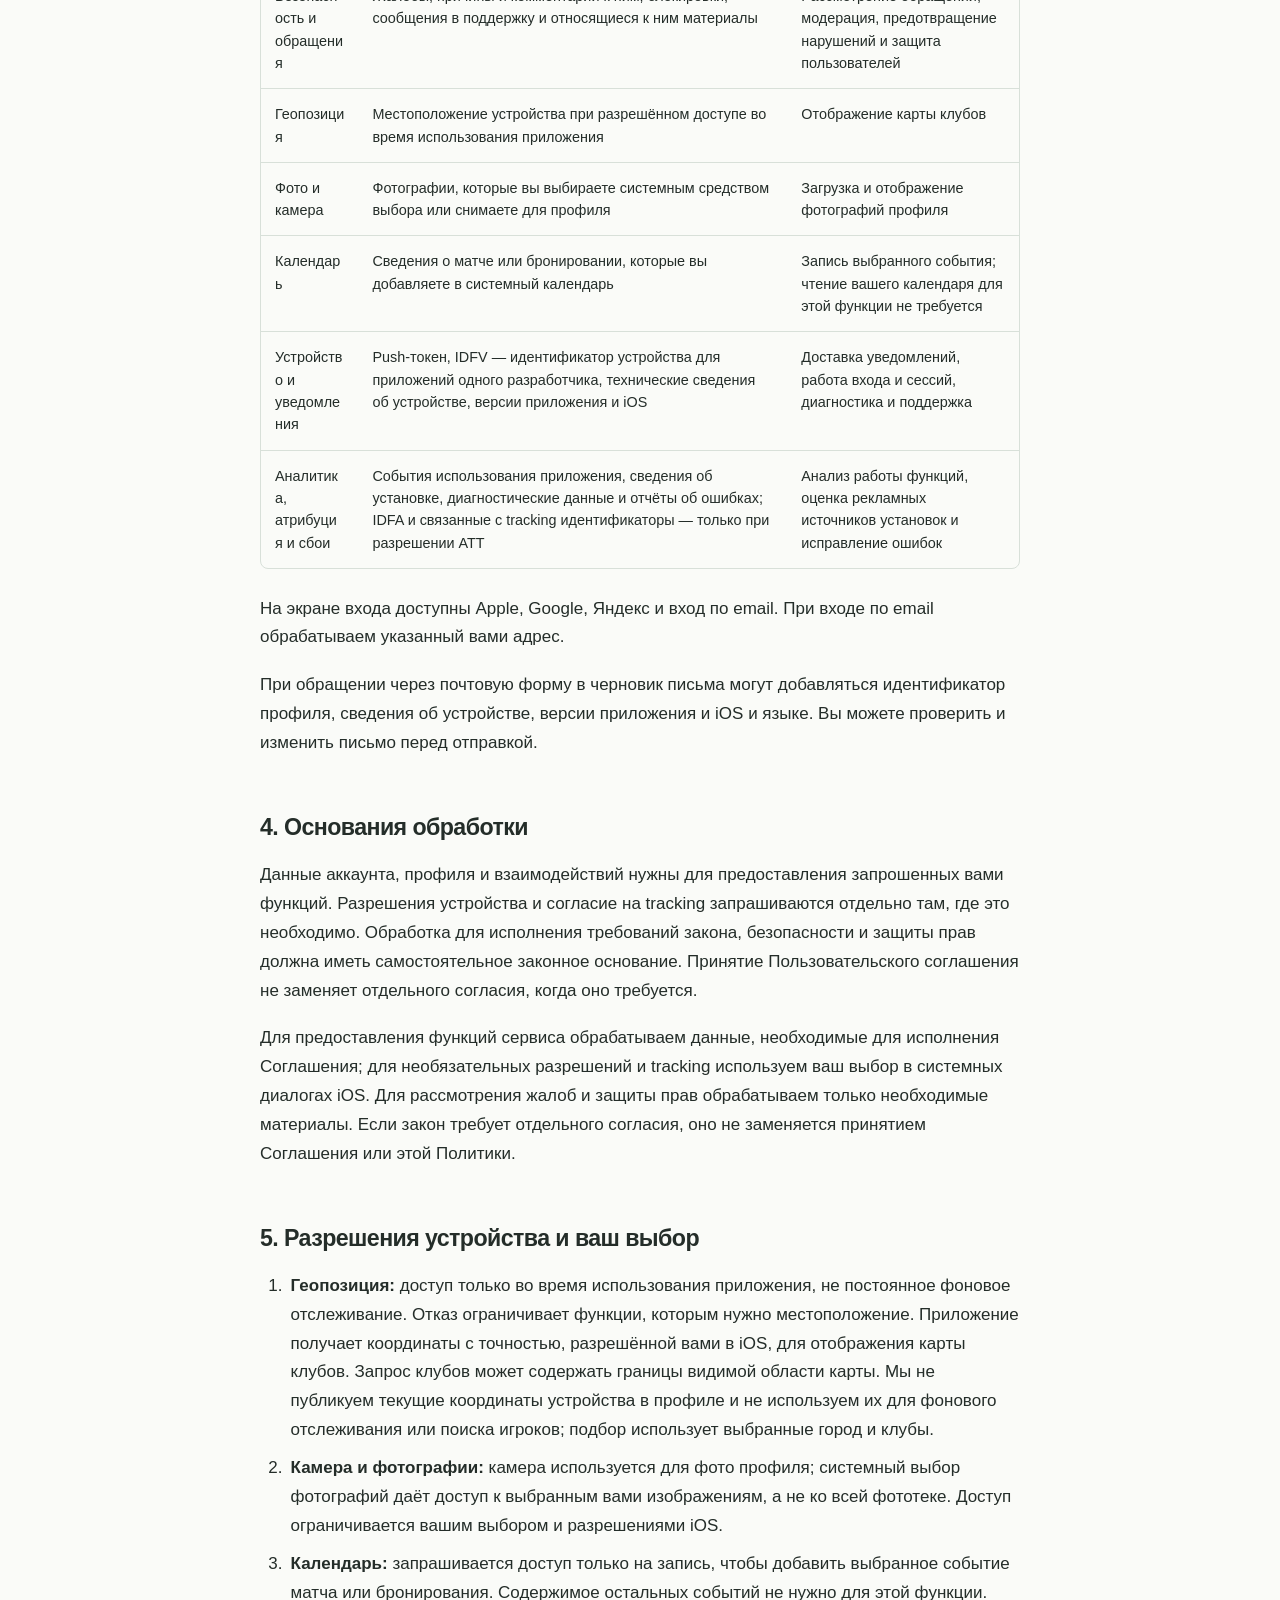
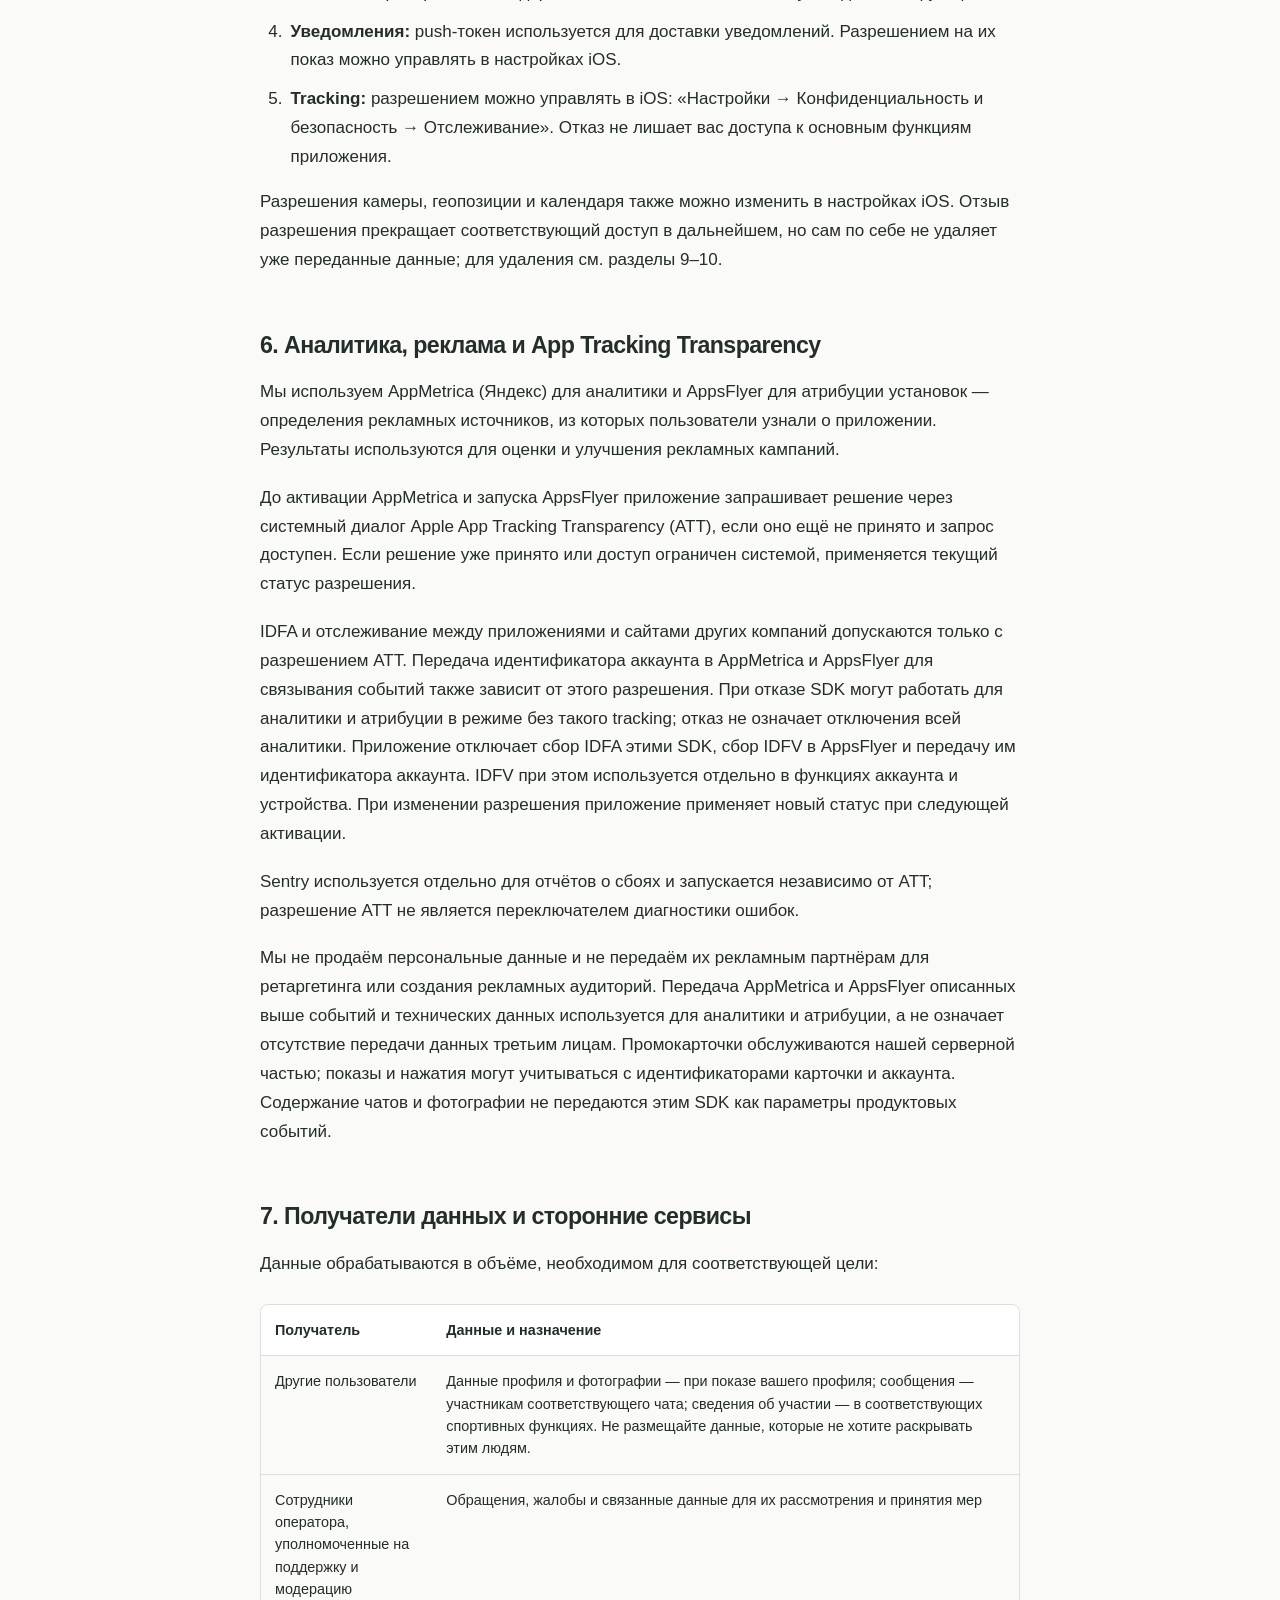
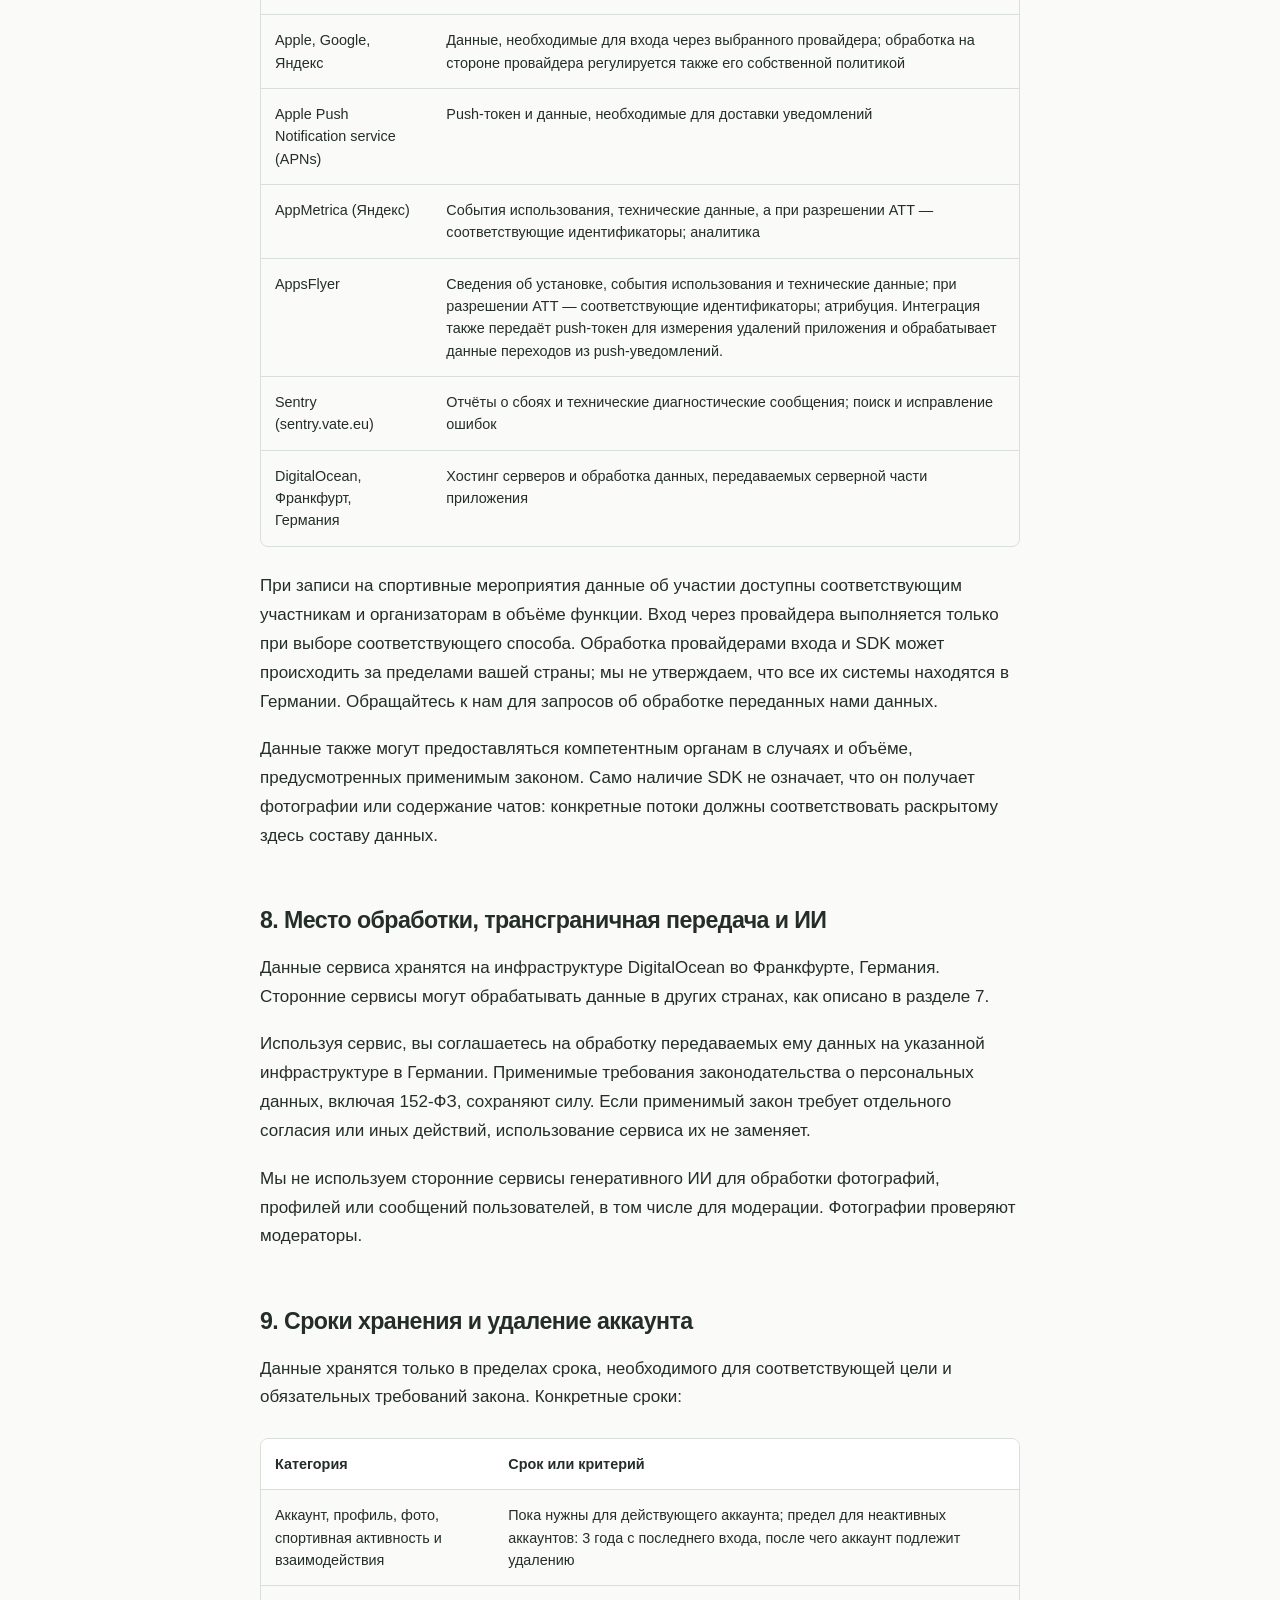
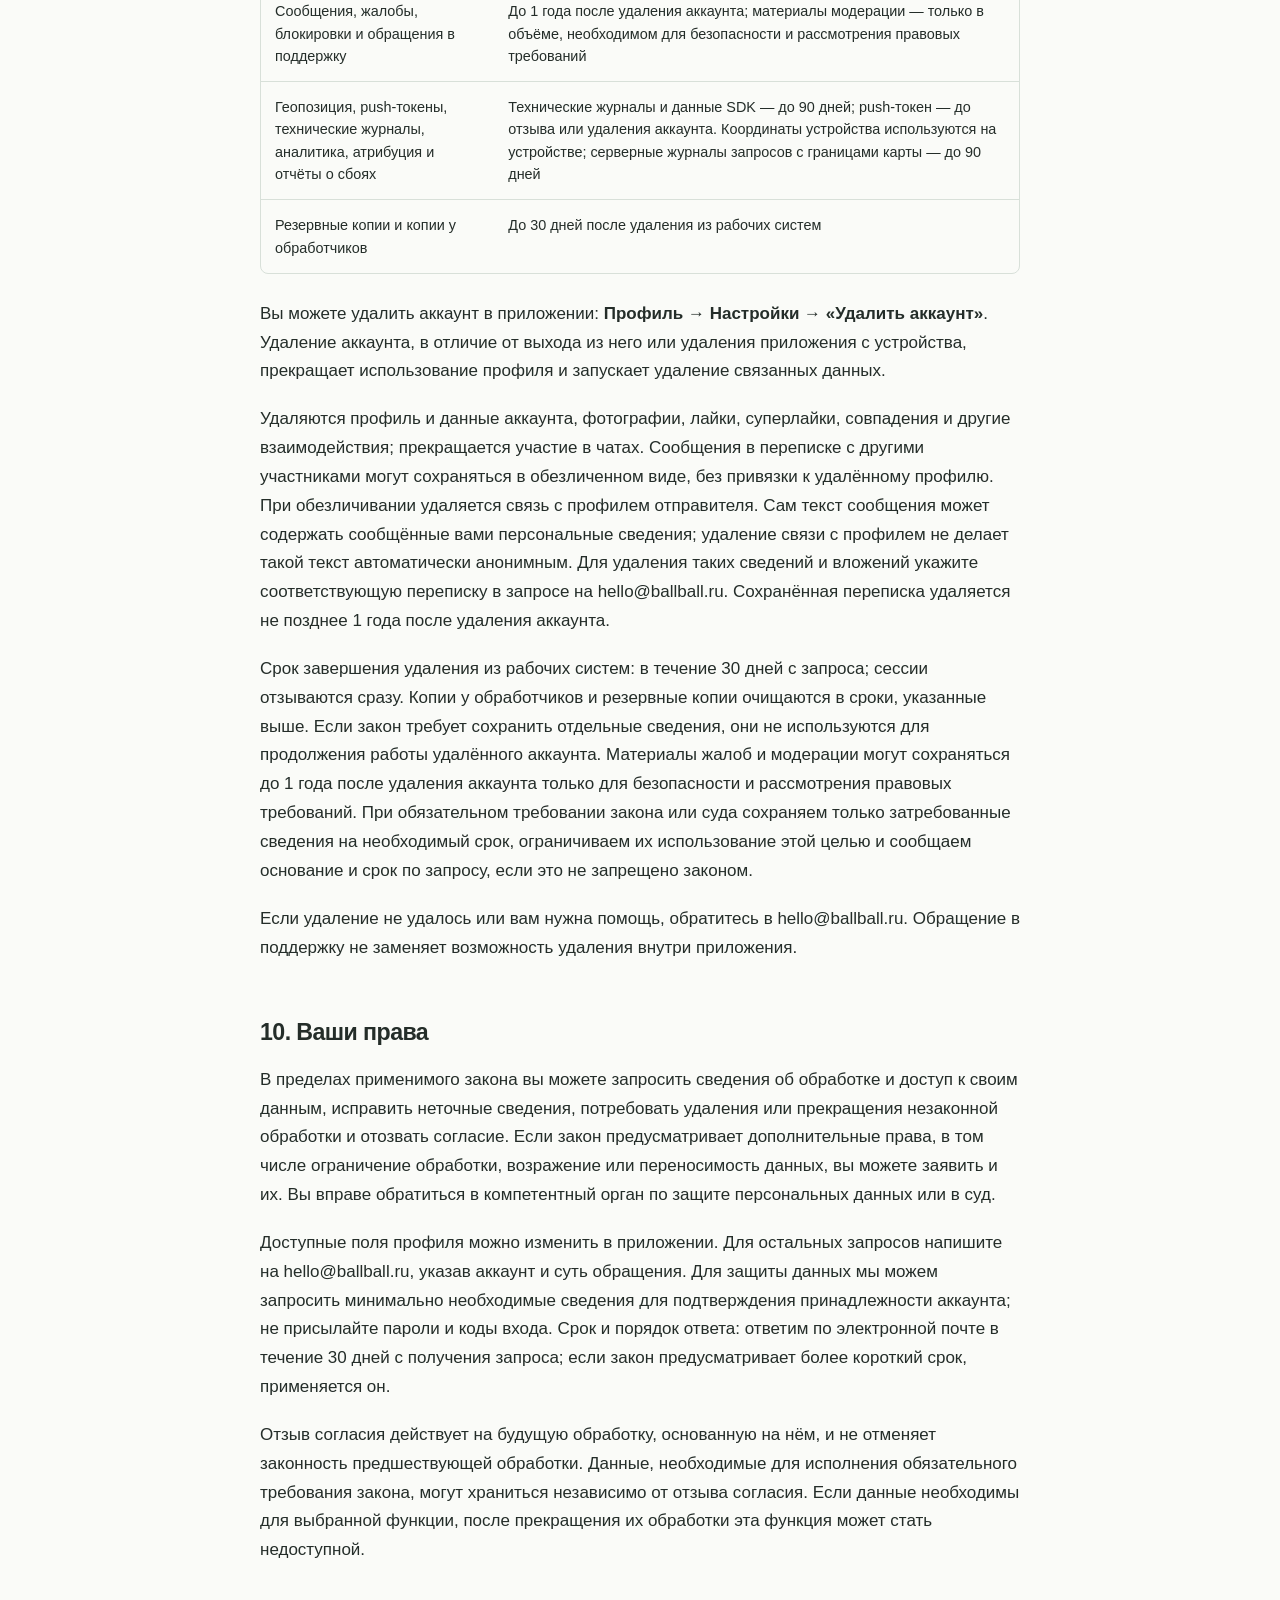
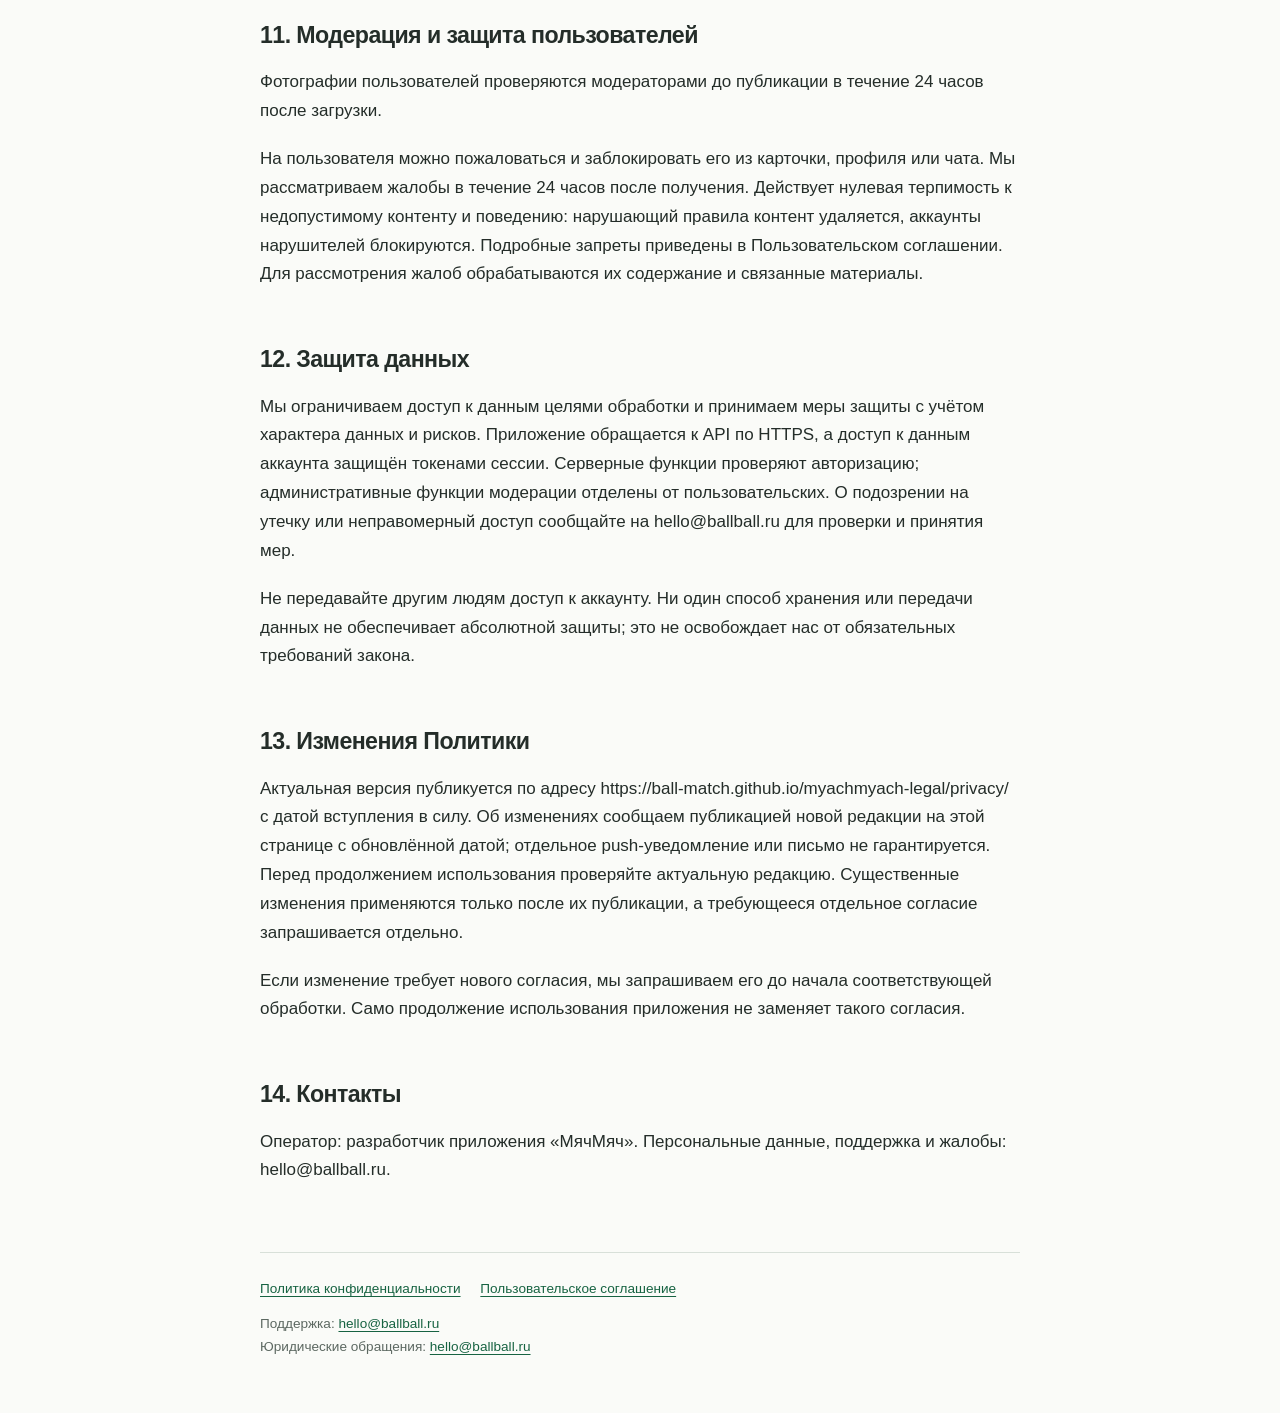
==== commit c3476b5b: "docs: finalize Myachmyach legal documents Co-Authored-By: Codex <noreply@openai.com>" ====
--- a/privacy/index.html
+++ b/privacy/index.html
@@ -15,11 +15,11 @@
 <main id="main">
 <p class="updated">Последнее обновление: <time datetime="2026-10-29">2026-10-29</time></p>
 <h1>Политика конфиденциальности приложения «МячМяч» (Myachmyach)</h1>
-<p>Дата вступления в силу: [ДАТА ВСТУПЛЕНИЯ В СИЛУ].</p>
+<p>Дата вступления в силу: 29 октября 2026.</p>
 <h2>1. Оператор и область действия</h2>
-<p>Оператор персональных данных и разработчик приложения: [НАИМЕНОВАНИЕ ЮРЛИЦА], ИНН [ИНН], ОГРН [ОГРН], адрес: [АДРЕС] (далее — «мы»).</p>
-<p>По вопросам персональных данных: [EMAIL ДЛЯ ОБРАЩЕНИЙ]. Поддержка приложения: hello@ballball.ru. Телефон разработчика: [ТЕЛЕФОН РАЗРАБОТЧИКА].</p>
-<p>Политика объясняет обработку данных в iOS-приложении «МячМяч»: поиск клубов и партнёров по паделу и другим видам спорта, организация матчей и тренировок, знакомства с игроками, микст-пары, чаты, лайки, суперлайки, фотографии и рейтинги. Пользовательское соглашение размещается по адресу [URL ПОЛЬЗОВАТЕЛЬСКОГО СОГЛАШЕНИЯ], эта Политика — по адресу [URL ПОЛИТИКИ КОНФИДЕНЦИАЛЬНОСТИ].</p>
+<p>Оператор персональных данных — разработчик приложения «МячМяч» (далее — «мы»).</p>
+<p>По вопросам персональных данных: hello@ballball.ru. Поддержка приложения: hello@ballball.ru.</p>
+<p>Политика объясняет обработку данных в iOS-приложении «МячМяч»: поиск клубов и партнёров по паделу и другим видам спорта, организация матчей и тренировок, знакомства с игроками, микст-пары, чаты, лайки, суперлайки, фотографии и рейтинги. Пользовательское соглашение размещается по адресу https://ball-match.github.io/myachmyach-legal/terms/, эта Политика — по адресу https://ball-match.github.io/myachmyach-legal/privacy/.</p>
 <h2>2. Возраст пользователей</h2>
 <p>Приложение предназначено только для лиц от 18 лет. При регистрации возраст проверяется по указанной дате рождения. Нельзя указывать ложную дату рождения или создавать аккаунт для несовершеннолетнего. Если вы обнаружили аккаунт лица младше 18 лет, сообщите через жалобу в приложении или в поддержку. Мы рассматриваем такие сообщения и принимаем меры к блокировке аккаунта и удалению данных с учётом раздела 9.</p>
 <h2>3. Какие данные и для чего обрабатываются</h2>
@@ -28,25 +28,25 @@
 <th scope="col">Состав и источник</th>
 <th scope="col">Цель</th>
 </tr></thead><tbody>
-<tr><td>Аккаунт и вход</td><td>Имя, идентификатор аккаунта, сведения и токены входа через Apple, Google или Яндекс; email, если его передал провайдер входа, включая адрес-посредник Apple</td><td>Создание аккаунта, вход, поддержание сессии и защита доступа</td></tr>
+<tr><td>Аккаунт и вход</td><td>Имя, идентификатор аккаунта, сведения и токены входа через Apple, Google или Яндекс; email, указанный вами или переданный провайдером входа, включая адрес-посредник Apple</td><td>Создание аккаунта, вход, поддержание сессии и защита доступа</td></tr>
 <tr><td>Профиль</td><td>Дата рождения и возраст, пол, фотографии, сведения о себе, уровень игры, рейтинг и игровые предпочтения, которые вы указываете или формируете при использовании сервиса</td><td>Проверка возраста, отображение профиля, подбор игроков, партнёров и микст-пар</td></tr>
 <tr><td>Спортивная активность</td><td>Сведения о выбранных клубах, участии в матчах, тренировках и связанных бронированиях</td><td>Организация игр, отображение участия и расписания, работа соответствующих функций</td></tr>
 <tr><td>Общение и взаимодействия</td><td>Сообщения и участие в чатах, лайки, суперлайки, совпадения и связанные идентификаторы пользователей</td><td>Доставка сообщений, поиск партнёров и показ взаимодействий</td></tr>
 <tr><td>Безопасность и обращения</td><td>Жалобы, причины и комментарии к ним, блокировки, сообщения в поддержку и относящиеся к ним материалы</td><td>Рассмотрение обращений, модерация, предотвращение нарушений и защита пользователей</td></tr>
-<tr><td>Геопозиция</td><td>Местоположение устройства при разрешённом доступе во время использования приложения</td><td>Показ местоположения и поиск клубов и игроков поблизости</td></tr>
+<tr><td>Геопозиция</td><td>Местоположение устройства при разрешённом доступе во время использования приложения</td><td>Отображение карты клубов</td></tr>
 <tr><td>Фото и камера</td><td>Фотографии, которые вы выбираете системным средством выбора или снимаете для профиля</td><td>Загрузка и отображение фотографий профиля</td></tr>
 <tr><td>Календарь</td><td>Сведения о матче или бронировании, которые вы добавляете в системный календарь</td><td>Запись выбранного события; чтение вашего календаря для этой функции не требуется</td></tr>
 <tr><td>Устройство и уведомления</td><td>Push-токен, IDFV — идентификатор устройства для приложений одного разработчика, технические сведения об устройстве, версии приложения и iOS</td><td>Доставка уведомлений, работа входа и сессий, диагностика и поддержка</td></tr>
 <tr><td>Аналитика, атрибуция и сбои</td><td>События использования приложения, сведения об установке, диагностические данные и отчёты об ошибках; IDFA и связанные с tracking идентификаторы — только при разрешении ATT</td><td>Анализ работы функций, оценка рекламных источников установок и исправление ошибок</td></tr>
 </tbody></table></div>
-<p>Для обычного входа используются Apple, Google и Яндекс. Email, полученный от провайдера, является данными аккаунта, а не отдельным способом входа.</p>
+<p>На экране входа доступны Apple, Google, Яндекс и вход по email. При входе по email обрабатываем указанный вами адрес.</p>
 <p>При обращении через почтовую форму в черновик письма могут добавляться идентификатор профиля, сведения об устройстве, версии приложения и iOS и языке. Вы можете проверить и изменить письмо перед отправкой.</p>
 <h2>4. Основания обработки</h2>
 <p>Данные аккаунта, профиля и взаимодействий нужны для предоставления запрошенных вами функций. Разрешения устройства и согласие на tracking запрашиваются отдельно там, где это необходимо. Обработка для исполнения требований закона, безопасности и защиты прав должна иметь самостоятельное законное основание. Принятие Пользовательского соглашения не заменяет отдельного согласия, когда оно требуется.</p>
-<p>[ПРАВОВЫЕ ОСНОВАНИЯ ОБРАБОТКИ: указать применимые нормы и основания по каждой цели, случаи отдельного согласия и порядок его получения; проверить применимость 152-ФЗ и законодательства стран пользователей.]</p>
+<p>Для предоставления функций сервиса обрабатываем данные, необходимые для исполнения Соглашения; для необязательных разрешений и tracking используем ваш выбор в системных диалогах iOS. Для рассмотрения жалоб и защиты прав обрабатываем только необходимые материалы. Если закон требует отдельного согласия, оно не заменяется принятием Соглашения или этой Политики.</p>
 <h2>5. Разрешения устройства и ваш выбор</h2>
 <ol>
-<li><strong>Геопозиция:</strong> доступ только во время использования приложения, не постоянное фоновое отслеживание. Отказ ограничивает функции, которым нужно местоположение. [ПОДТВЕРДИТЬ ГЕОЛОКАЦИЮ: точность, передачу и срок хранения координат на сервере, использование для поиска игроков и видимость местоположения другим пользователям.]</li>
+<li><strong>Геопозиция:</strong> доступ только во время использования приложения, не постоянное фоновое отслеживание. Отказ ограничивает функции, которым нужно местоположение. Приложение получает координаты с точностью, разрешённой вами в iOS, для отображения карты клубов. Запрос клубов может содержать границы видимой области карты. Мы не публикуем текущие координаты устройства в профиле и не используем их для фонового отслеживания или поиска игроков; подбор использует выбранные город и клубы.</li>
 <li><strong>Камера и фотографии:</strong> камера используется для фото профиля; системный выбор фотографий даёт доступ к выбранным вами изображениям, а не ко всей фототеке. Доступ ограничивается вашим выбором и разрешениями iOS.</li>
 <li><strong>Календарь:</strong> запрашивается доступ только на запись, чтобы добавить выбранное событие матча или бронирования. Содержимое остальных событий не нужно для этой функции.</li>
 <li><strong>Уведомления:</strong> push-токен используется для доставки уведомлений. Разрешением на их показ можно управлять в настройках iOS.</li>
@@ -58,7 +58,7 @@
 <p>До активации AppMetrica и запуска AppsFlyer приложение запрашивает решение через системный диалог Apple App Tracking Transparency (ATT), если оно ещё не принято и запрос доступен. Если решение уже принято или доступ ограничен системой, применяется текущий статус разрешения.</p>
 <p>IDFA и отслеживание между приложениями и сайтами других компаний допускаются только с разрешением ATT. Передача идентификатора аккаунта в AppMetrica и AppsFlyer для связывания событий также зависит от этого разрешения. При отказе SDK могут работать для аналитики и атрибуции в режиме без такого tracking; отказ не означает отключения всей аналитики. Приложение отключает сбор IDFA этими SDK, сбор IDFV в AppsFlyer и передачу им идентификатора аккаунта. IDFV при этом используется отдельно в функциях аккаунта и устройства. При изменении разрешения приложение применяет новый статус при следующей активации.</p>
 <p>Sentry используется отдельно для отчётов о сбоях и запускается независимо от ATT; разрешение ATT не является переключателем диагностики ошибок.</p>
-<p>[ПОДТВЕРДИТЬ РЕКЛАМНЫЕ ПОТОКИ: указать, используются ли ретаргетинг, рекламные аудитории, передача или продажа данных рекламным партнёрам; перечислить получателей и данные либо явно подтвердить отсутствие таких операций.]</p>
+<p>Мы не продаём персональные данные и не передаём их рекламным партнёрам для ретаргетинга или создания рекламных аудиторий. Передача AppMetrica и AppsFlyer описанных выше событий и технических данных используется для аналитики и атрибуции, а не означает отсутствие передачи данных третьим лицам. Промокарточки обслуживаются нашей серверной частью; показы и нажатия могут учитываться с идентификаторами карточки и аккаунта. Содержание чатов и фотографии не передаются этим SDK как параметры продуктовых событий.</p>
 <h2>7. Получатели данных и сторонние сервисы</h2>
 <p>Данные обрабатываются в объёме, необходимом для соответствующей цели:</p>
 <div class="table-scroll" role="region" aria-label="Таблица данных" tabindex="0"><table><thead><tr>
@@ -71,50 +71,49 @@
 <tr><td>Apple Push Notification service (APNs)</td><td>Push-токен и данные, необходимые для доставки уведомлений</td></tr>
 <tr><td>AppMetrica (Яндекс)</td><td>События использования, технические данные, а при разрешении ATT — соответствующие идентификаторы; аналитика</td></tr>
 <tr><td>AppsFlyer</td><td>Сведения об установке, события использования и технические данные; при разрешении ATT — соответствующие идентификаторы; атрибуция. Интеграция также передаёт push-токен для измерения удалений приложения и обрабатывает данные переходов из push-уведомлений.</td></tr>
-<tr><td>Sentry</td><td>Отчёты о сбоях и техническая диагностика; поиск и исправление ошибок</td></tr>
+<tr><td>Sentry (sentry.vate.eu)</td><td>Отчёты о сбоях и технические диагностические сообщения; поиск и исправление ошибок</td></tr>
 <tr><td>DigitalOcean, Франкфурт, Германия</td><td>Хостинг серверов и обработка данных, передаваемых серверной части приложения</td></tr>
-<tr><td>[ПРОВАЙДЕР БАЗЫ ДАННЫХ И СТРАНА ХРАНЕНИЯ]</td><td>Хранение данных серверной части</td></tr>
 </tbody></table></div>
-<p>[ПОДТВЕРДИТЬ ПОЛУЧАТЕЛЕЙ: юридические лица, страны обработки, фактический состав данных и сроки у SDK, оператора Sentry и иных обработчиков; раскрытие клубам и организаторам, если оно происходит.]</p>
+<p>При записи на спортивные мероприятия данные об участии доступны соответствующим участникам и организаторам в объёме функции. Вход через провайдера выполняется только при выборе соответствующего способа. Обработка провайдерами входа и SDK может происходить за пределами вашей страны; мы не утверждаем, что все их системы находятся в Германии. Обращайтесь к нам для запросов об обработке переданных нами данных.</p>
 <p>Данные также могут предоставляться компетентным органам в случаях и объёме, предусмотренных применимым законом. Само наличие SDK не означает, что он получает фотографии или содержание чатов: конкретные потоки должны соответствовать раскрытому здесь составу данных.</p>
 <h2>8. Место обработки, трансграничная передача и ИИ</h2>
-<p>Серверный хостинг расположен в DigitalOcean во Франкфурте, Германия. Места хранения базы данных и обработки сторонними сервисами должны быть указаны в разделе 7.</p>
-<p>[ПОДТВЕРДИТЬ 152-ФЗ И ТРАНСГРАНИЧНУЮ ПЕРЕДАЧУ: место первичной записи и хранения данных граждан РФ, выполнение требований локализации, основания и необходимые уведомления или согласия на трансграничную передачу, страны, получателей и меры защиты; размещение в Германии само по себе не подтверждает соблюдение закона.]</p>
-<p>[ПОДТВЕРДИТЬ: используется ли ИИ на сервере для обработки данных пользователей, в том числе модерации фото, профилей и сообщений; если да — указать сервис и юридическое лицо, данные, цели, страны, сроки хранения, использование для обучения моделей и необходимые раскрытия и согласия; если нет — заменить этот пункт подтверждённым сообщением об отсутствии такой обработки.]</p>
+<p>Данные сервиса хранятся на инфраструктуре DigitalOcean во Франкфурте, Германия. Сторонние сервисы могут обрабатывать данные в других странах, как описано в разделе 7.</p>
+<p>Используя сервис, вы соглашаетесь на обработку передаваемых ему данных на указанной инфраструктуре в Германии. Применимые требования законодательства о персональных данных, включая 152-ФЗ, сохраняют силу. Если применимый закон требует отдельного согласия или иных действий, использование сервиса их не заменяет.</p>
+<p>Мы не используем сторонние сервисы генеративного ИИ для обработки фотографий, профилей или сообщений пользователей, в том числе для модерации. Фотографии проверяют модераторы.</p>
 <h2>9. Сроки хранения и удаление аккаунта</h2>
 <p>Данные хранятся только в пределах срока, необходимого для соответствующей цели и обязательных требований закона. Конкретные сроки:</p>
 <div class="table-scroll" role="region" aria-label="Таблица данных" tabindex="0"><table><thead><tr>
 <th scope="col">Категория</th>
 <th scope="col">Срок или критерий</th>
 </tr></thead><tbody>
-<tr><td>Аккаунт, профиль, фото, спортивная активность и взаимодействия</td><td>Пока нужны для действующего аккаунта; предел для неактивных аккаунтов: [СРОК ХРАНЕНИЯ НЕАКТИВНЫХ АККАУНТОВ]</td></tr>
-<tr><td>Сообщения, жалобы, блокировки и обращения в поддержку</td><td>[СРОКИ ХРАНЕНИЯ ПЕРЕПИСКИ И МОДЕРАЦИИ]</td></tr>
-<tr><td>Геопозиция, push-токены, технические журналы, аналитика, атрибуция и отчёты о сбоях</td><td>[СРОКИ ХРАНЕНИЯ ТЕХНИЧЕСКИХ ДАННЫХ И ДАННЫХ SDK]</td></tr>
-<tr><td>Резервные копии и копии у обработчиков</td><td>[СРОК ОЧИСТКИ РЕЗЕРВНЫХ КОПИЙ И КОПИЙ У ОБРАБОТЧИКОВ]</td></tr>
+<tr><td>Аккаунт, профиль, фото, спортивная активность и взаимодействия</td><td>Пока нужны для действующего аккаунта; предел для неактивных аккаунтов: 3 года с последнего входа, после чего аккаунт подлежит удалению</td></tr>
+<tr><td>Сообщения, жалобы, блокировки и обращения в поддержку</td><td>До 1 года после удаления аккаунта; материалы модерации — только в объёме, необходимом для безопасности и рассмотрения правовых требований</td></tr>
+<tr><td>Геопозиция, push-токены, технические журналы, аналитика, атрибуция и отчёты о сбоях</td><td>Технические журналы и данные SDK — до 90 дней; push-токен — до отзыва или удаления аккаунта. Координаты устройства используются на устройстве; серверные журналы запросов с границами карты — до 90 дней</td></tr>
+<tr><td>Резервные копии и копии у обработчиков</td><td>До 30 дней после удаления из рабочих систем</td></tr>
 </tbody></table></div>
 <p>Вы можете удалить аккаунт в приложении: <strong>Профиль → Настройки → «Удалить аккаунт»</strong>. Удаление аккаунта, в отличие от выхода из него или удаления приложения с устройства, прекращает использование профиля и запускает удаление связанных данных.</p>
-<p>Удаляются профиль и данные аккаунта, фотографии, лайки, суперлайки, совпадения и другие взаимодействия; прекращается участие в чатах. Сообщения в переписке с другими участниками могут сохраняться в обезличенном виде, без привязки к удалённому профилю. [ПОДТВЕРДИТЬ ОБЕЗЛИЧИВАНИЕ СООБЩЕНИЙ: какие сообщения сохраняются, как обрабатываются персональные данные внутри текста и вложений и на какой срок сохраняются результаты.]</p>
-<p>Срок завершения удаления из рабочих систем: [СРОК УДАЛЕНИЯ АККАУНТА]. Копии у обработчиков и резервные копии очищаются в сроки, указанные выше. Если закон требует сохранить отдельные сведения, они не используются для продолжения работы удалённого аккаунта. [ИСКЛЮЧЕНИЯ ИЗ УДАЛЕНИЯ: перечислить категории, конкретные правовые основания и сроки обязательного хранения; подтвердить отсутствие иных исключений.]</p>
-<p>Если удаление не удалось или вам нужна помощь, обратитесь в hello@ballball.ru либо [EMAIL ДЛЯ ОБРАЩЕНИЙ]. Обращение в поддержку не заменяет возможность удаления внутри приложения.</p>
+<p>Удаляются профиль и данные аккаунта, фотографии, лайки, суперлайки, совпадения и другие взаимодействия; прекращается участие в чатах. Сообщения в переписке с другими участниками могут сохраняться в обезличенном виде, без привязки к удалённому профилю. При обезличивании удаляется связь с профилем отправителя. Сам текст сообщения может содержать сообщённые вами персональные сведения; удаление связи с профилем не делает такой текст автоматически анонимным. Для удаления таких сведений и вложений укажите соответствующую переписку в запросе на hello@ballball.ru. Сохранённая переписка удаляется не позднее 1 года после удаления аккаунта.</p>
+<p>Срок завершения удаления из рабочих систем: в течение 30 дней с запроса; сессии отзываются сразу. Копии у обработчиков и резервные копии очищаются в сроки, указанные выше. Если закон требует сохранить отдельные сведения, они не используются для продолжения работы удалённого аккаунта. Материалы жалоб и модерации могут сохраняться до 1 года после удаления аккаунта только для безопасности и рассмотрения правовых требований. При обязательном требовании закона или суда сохраняем только затребованные сведения на необходимый срок, ограничиваем их использование этой целью и сообщаем основание и срок по запросу, если это не запрещено законом.</p>
+<p>Если удаление не удалось или вам нужна помощь, обратитесь в hello@ballball.ru. Обращение в поддержку не заменяет возможность удаления внутри приложения.</p>
 <h2>10. Ваши права</h2>
 <p>В пределах применимого закона вы можете запросить сведения об обработке и доступ к своим данным, исправить неточные сведения, потребовать удаления или прекращения незаконной обработки и отозвать согласие. Если закон предусматривает дополнительные права, в том числе ограничение обработки, возражение или переносимость данных, вы можете заявить и их. Вы вправе обратиться в компетентный орган по защите персональных данных или в суд.</p>
-<p>Доступные поля профиля можно изменить в приложении. Для остальных запросов напишите на [EMAIL ДЛЯ ОБРАЩЕНИЙ], указав аккаунт и суть обращения. Для защиты данных мы можем запросить минимально необходимые сведения для подтверждения принадлежности аккаунта; не присылайте пароли и коды входа. Срок и порядок ответа: [ПОРЯДОК И СРОК ОТВЕТА НА ЗАПРОСЫ О ДАННЫХ].</p>
+<p>Доступные поля профиля можно изменить в приложении. Для остальных запросов напишите на hello@ballball.ru, указав аккаунт и суть обращения. Для защиты данных мы можем запросить минимально необходимые сведения для подтверждения принадлежности аккаунта; не присылайте пароли и коды входа. Срок и порядок ответа: ответим по электронной почте в течение 30 дней с получения запроса; если закон предусматривает более короткий срок, применяется он.</p>
 <p>Отзыв согласия действует на будущую обработку, основанную на нём, и не отменяет законность предшествующей обработки. Данные, необходимые для исполнения обязательного требования закона, могут храниться независимо от отзыва согласия. Если данные необходимы для выбранной функции, после прекращения их обработки эта функция может стать недоступной.</p>
 <h2>11. Модерация и защита пользователей</h2>
 <p>Фотографии пользователей проверяются модераторами до публикации в течение 24 часов после загрузки.</p>
 <p>На пользователя можно пожаловаться и заблокировать его из карточки, профиля или чата. Мы рассматриваем жалобы в течение 24 часов после получения. Действует нулевая терпимость к недопустимому контенту и поведению: нарушающий правила контент удаляется, аккаунты нарушителей блокируются. Подробные запреты приведены в Пользовательском соглашении. Для рассмотрения жалоб обрабатываются их содержание и связанные материалы.</p>
 <h2>12. Защита данных</h2>
-<p>Мы ограничиваем доступ к данным целями обработки и принимаем меры защиты с учётом характера данных и рисков. [МЕРЫ ЗАЩИТЫ ДАННЫХ: подтвердить фактически применяемые организационные и технические меры, разграничение доступа и порядок реагирования на инциденты.]</p>
+<p>Мы ограничиваем доступ к данным целями обработки и принимаем меры защиты с учётом характера данных и рисков. Приложение обращается к API по HTTPS, а доступ к данным аккаунта защищён токенами сессии. Серверные функции проверяют авторизацию; административные функции модерации отделены от пользовательских. О подозрении на утечку или неправомерный доступ сообщайте на hello@ballball.ru для проверки и принятия мер.</p>
 <p>Не передавайте другим людям доступ к аккаунту. Ни один способ хранения или передачи данных не обеспечивает абсолютной защиты; это не освобождает нас от обязательных требований закона.</p>
 <h2>13. Изменения Политики</h2>
-<p>Актуальная версия публикуется по адресу [URL ПОЛИТИКИ КОНФИДЕНЦИАЛЬНОСТИ] с датой вступления в силу. [УВЕДОМЛЕНИЕ ОБ ИЗМЕНЕНИЯХ: определить реально доступный способ и срок предварительного уведомления о существенных изменениях.]</p>
+<p>Актуальная версия публикуется по адресу https://ball-match.github.io/myachmyach-legal/privacy/ с датой вступления в силу. Об изменениях сообщаем публикацией новой редакции на этой странице с обновлённой датой; отдельное push-уведомление или письмо не гарантируется. Перед продолжением использования проверяйте актуальную редакцию. Существенные изменения применяются только после их публикации, а требующееся отдельное согласие запрашивается отдельно.</p>
 <p>Если изменение требует нового согласия, мы запрашиваем его до начала соответствующей обработки. Само продолжение использования приложения не заменяет такого согласия.</p>
 <h2>14. Контакты</h2>
-<p>Оператор: [НАИМЕНОВАНИЕ ЮРЛИЦА], ИНН [ИНН], ОГРН [ОГРН]. Адрес: [АДРЕС]. Запросы по персональным данным: [EMAIL ДЛЯ ОБРАЩЕНИЙ]. Поддержка и сообщения о нарушениях: hello@ballball.ru. Телефон разработчика: [ТЕЛЕФОН РАЗРАБОТЧИКА].</p>
+<p>Оператор: разработчик приложения «МячМяч». Персональные данные, поддержка и жалобы: hello@ballball.ru.</p>
 </main>
 <footer><a href="index.html">Политика конфиденциальности</a>
 <a href="../terms/index.html">Пользовательское соглашение</a>
 <p>Поддержка: <a href="mailto:hello@ballball.ru">hello@ballball.ru</a><br>
-Юридические обращения: [EMAIL ДЛЯ ОБРАЩЕНИЙ]</p></footer>
+Юридические обращения: <a href="mailto:hello@ballball.ru">hello@ballball.ru</a></p></footer>
 </body>
 </html>
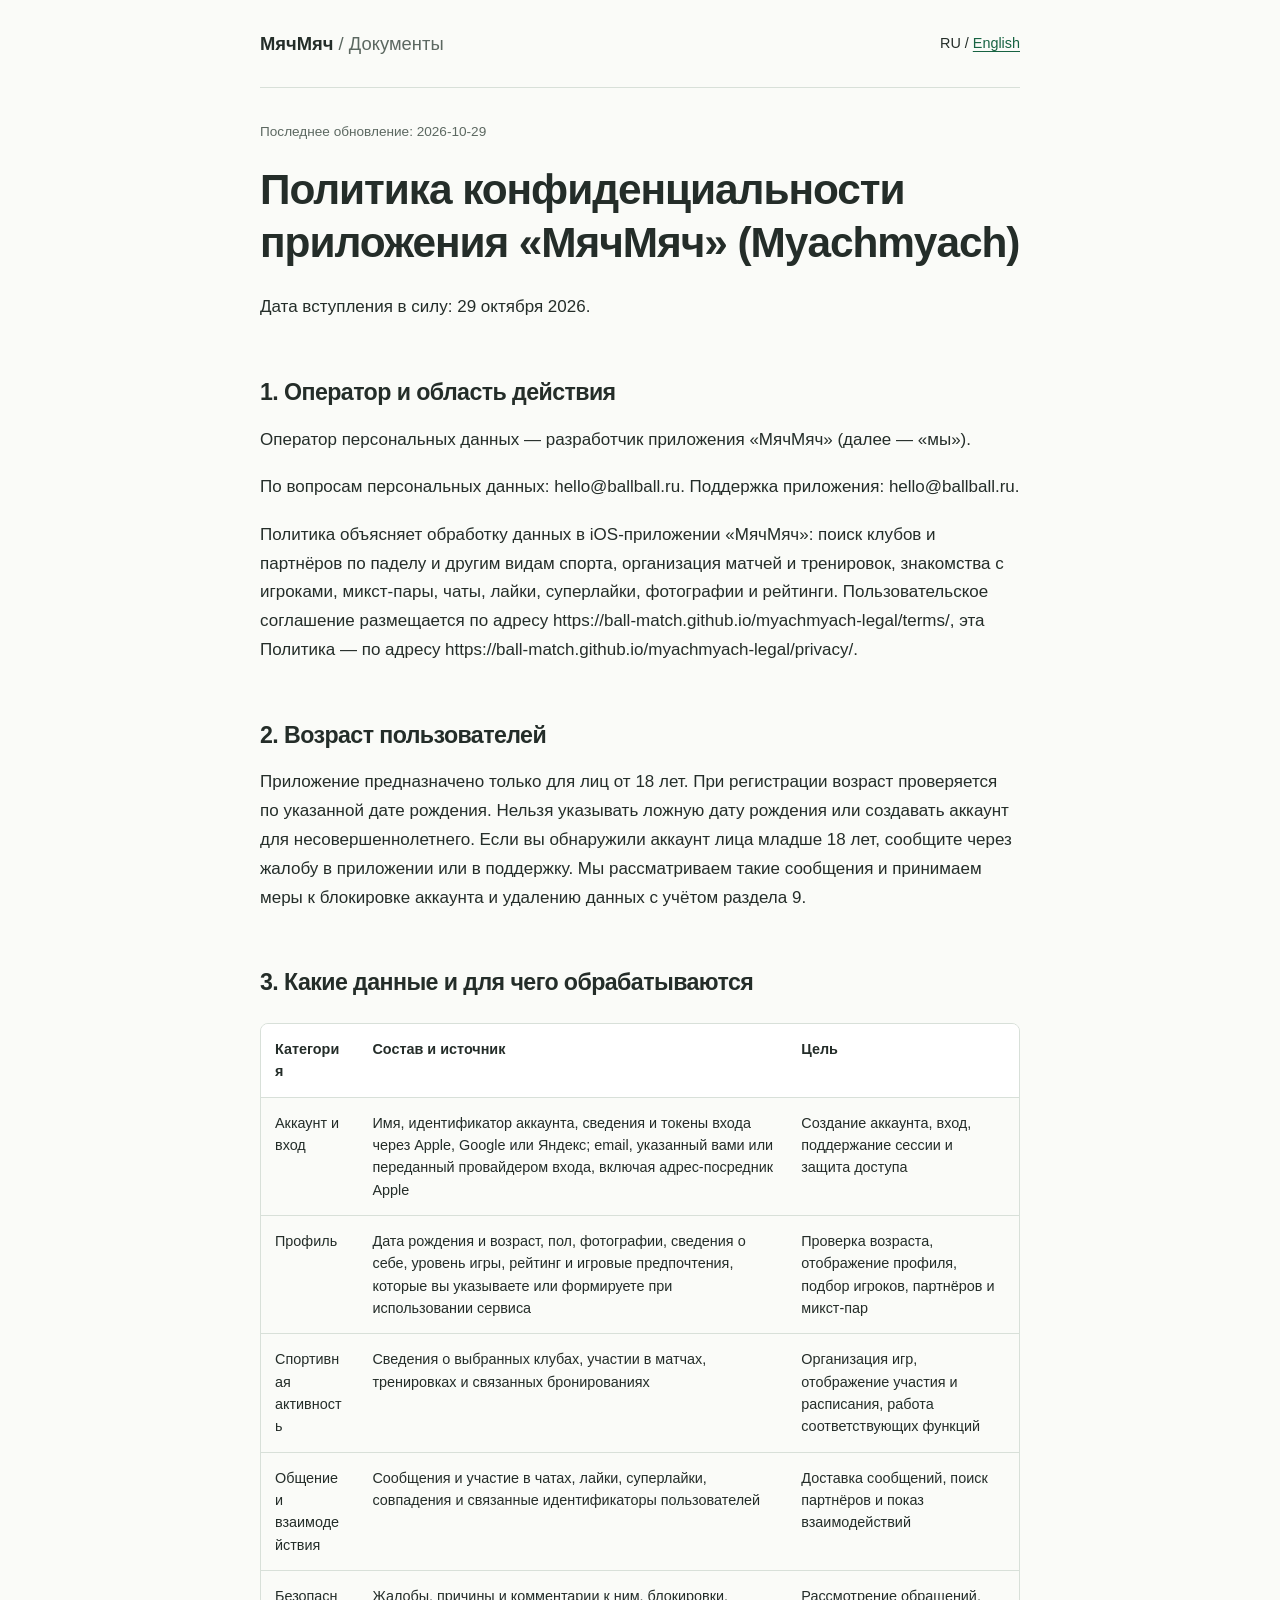
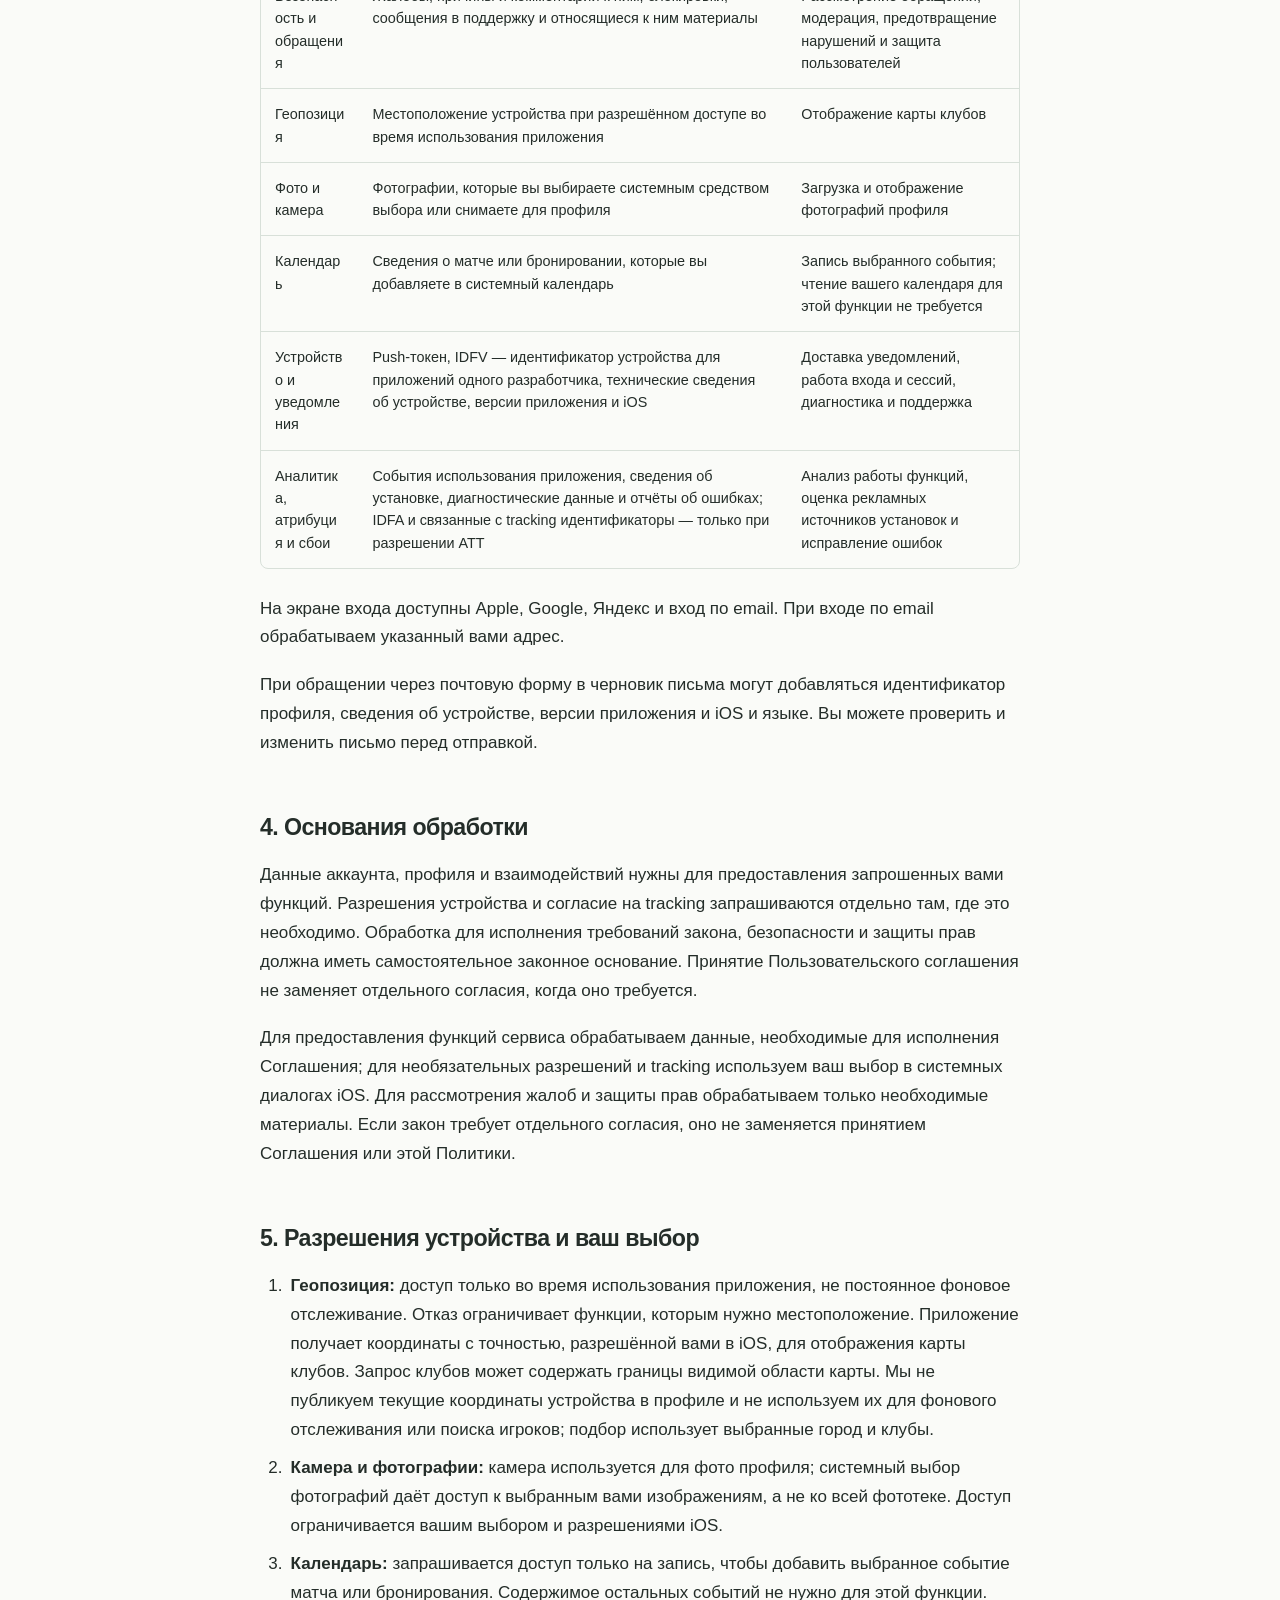
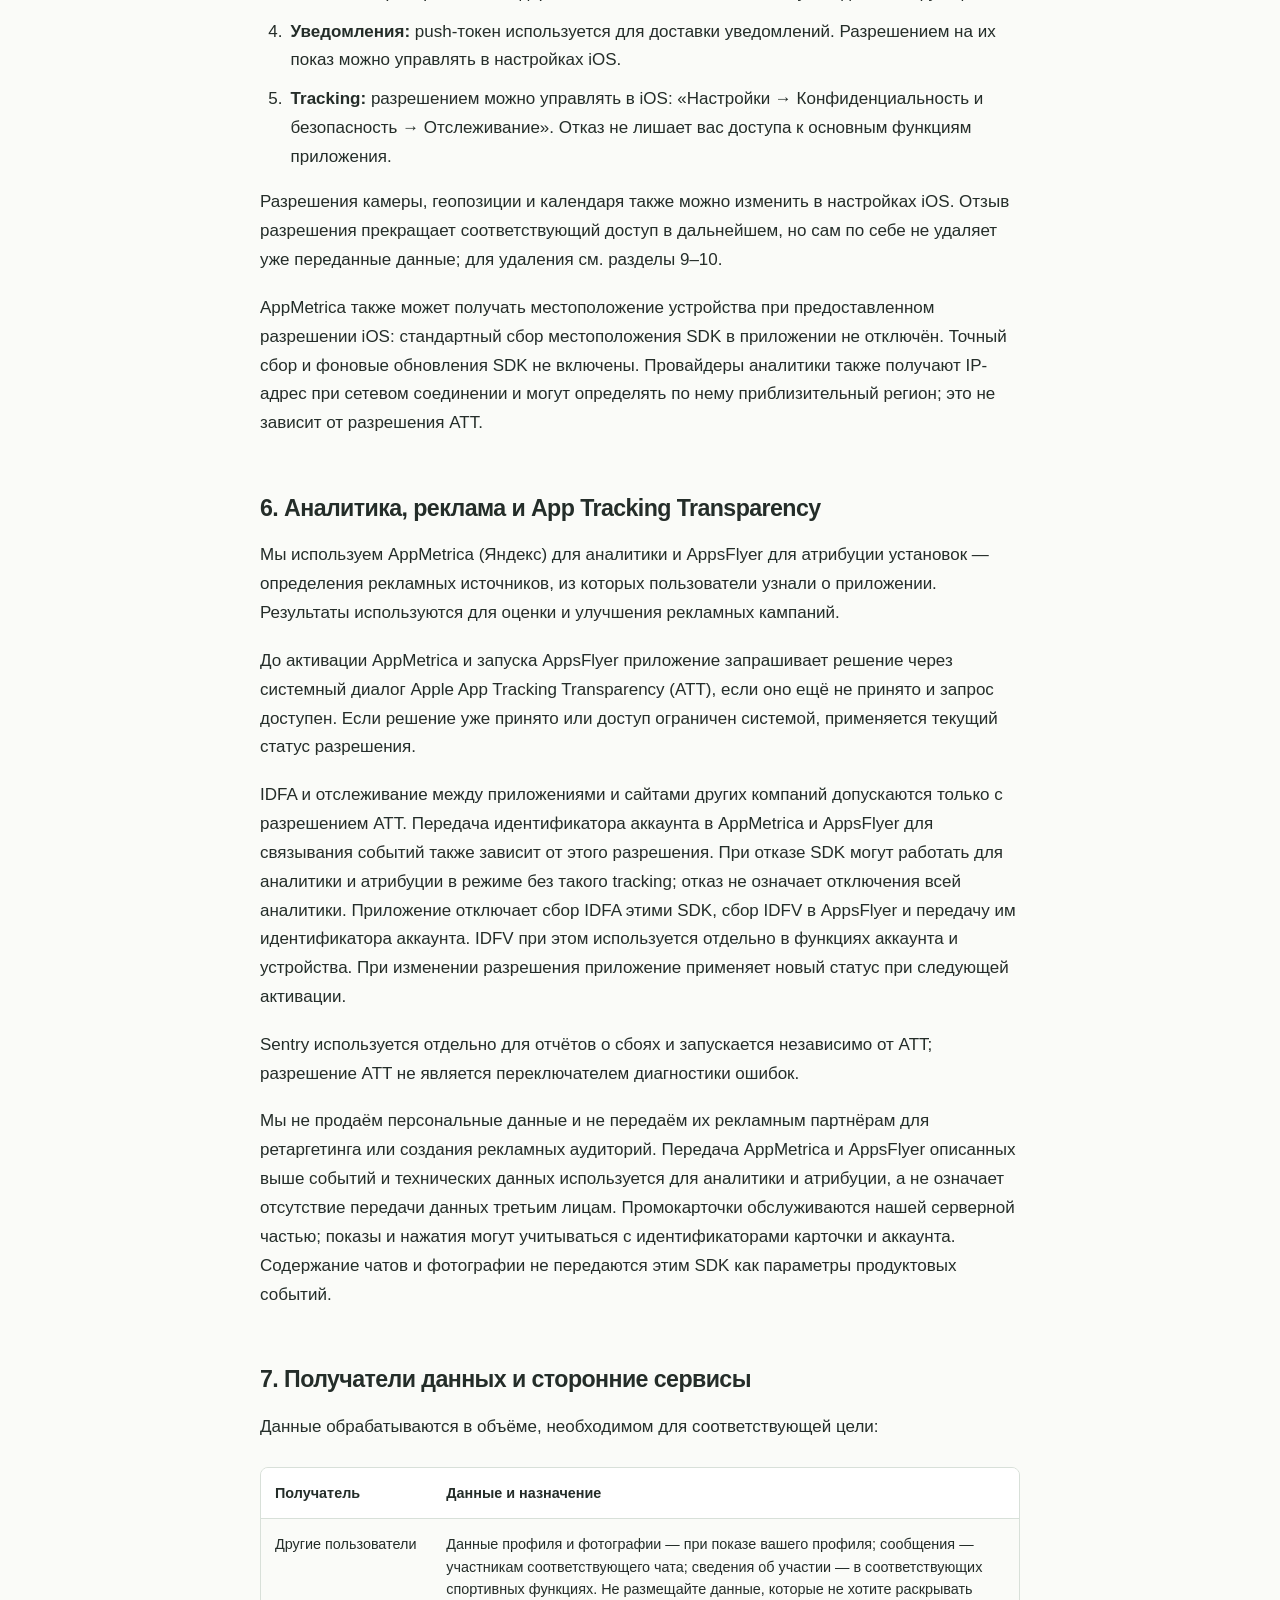
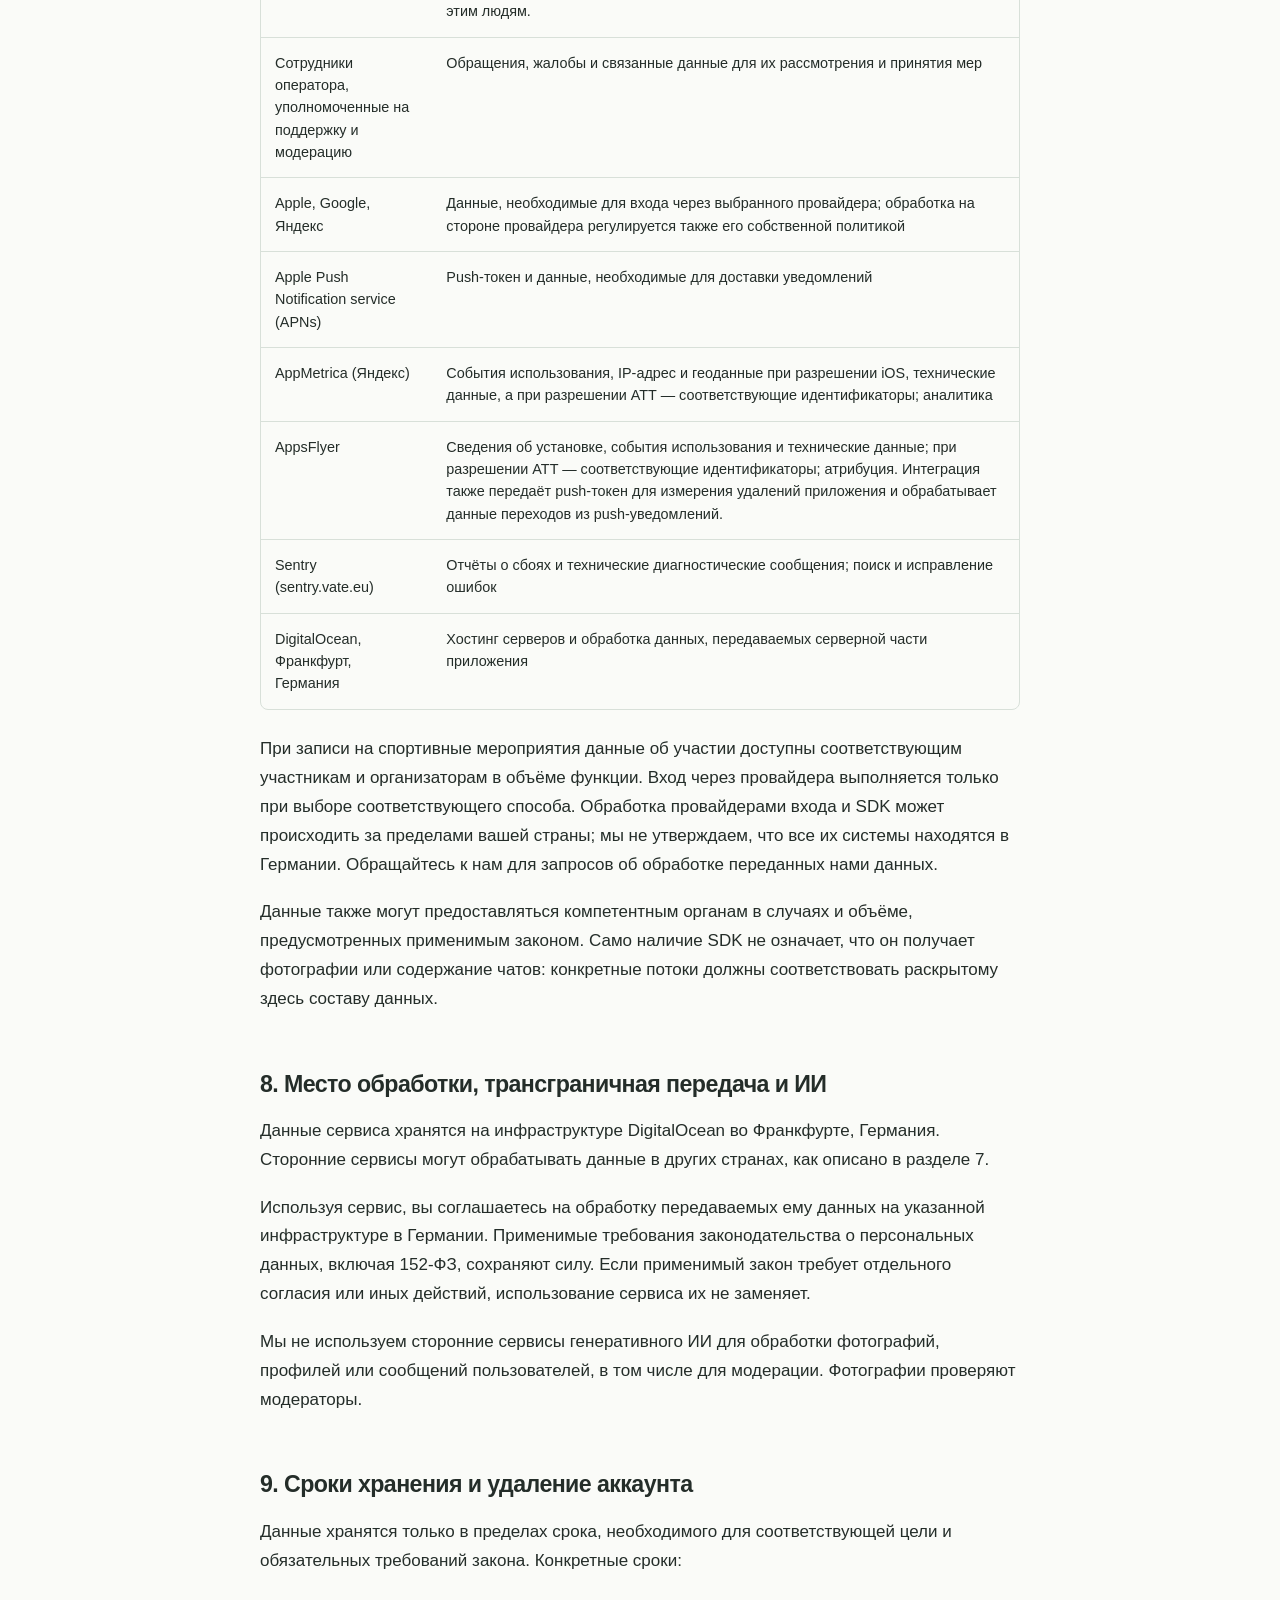
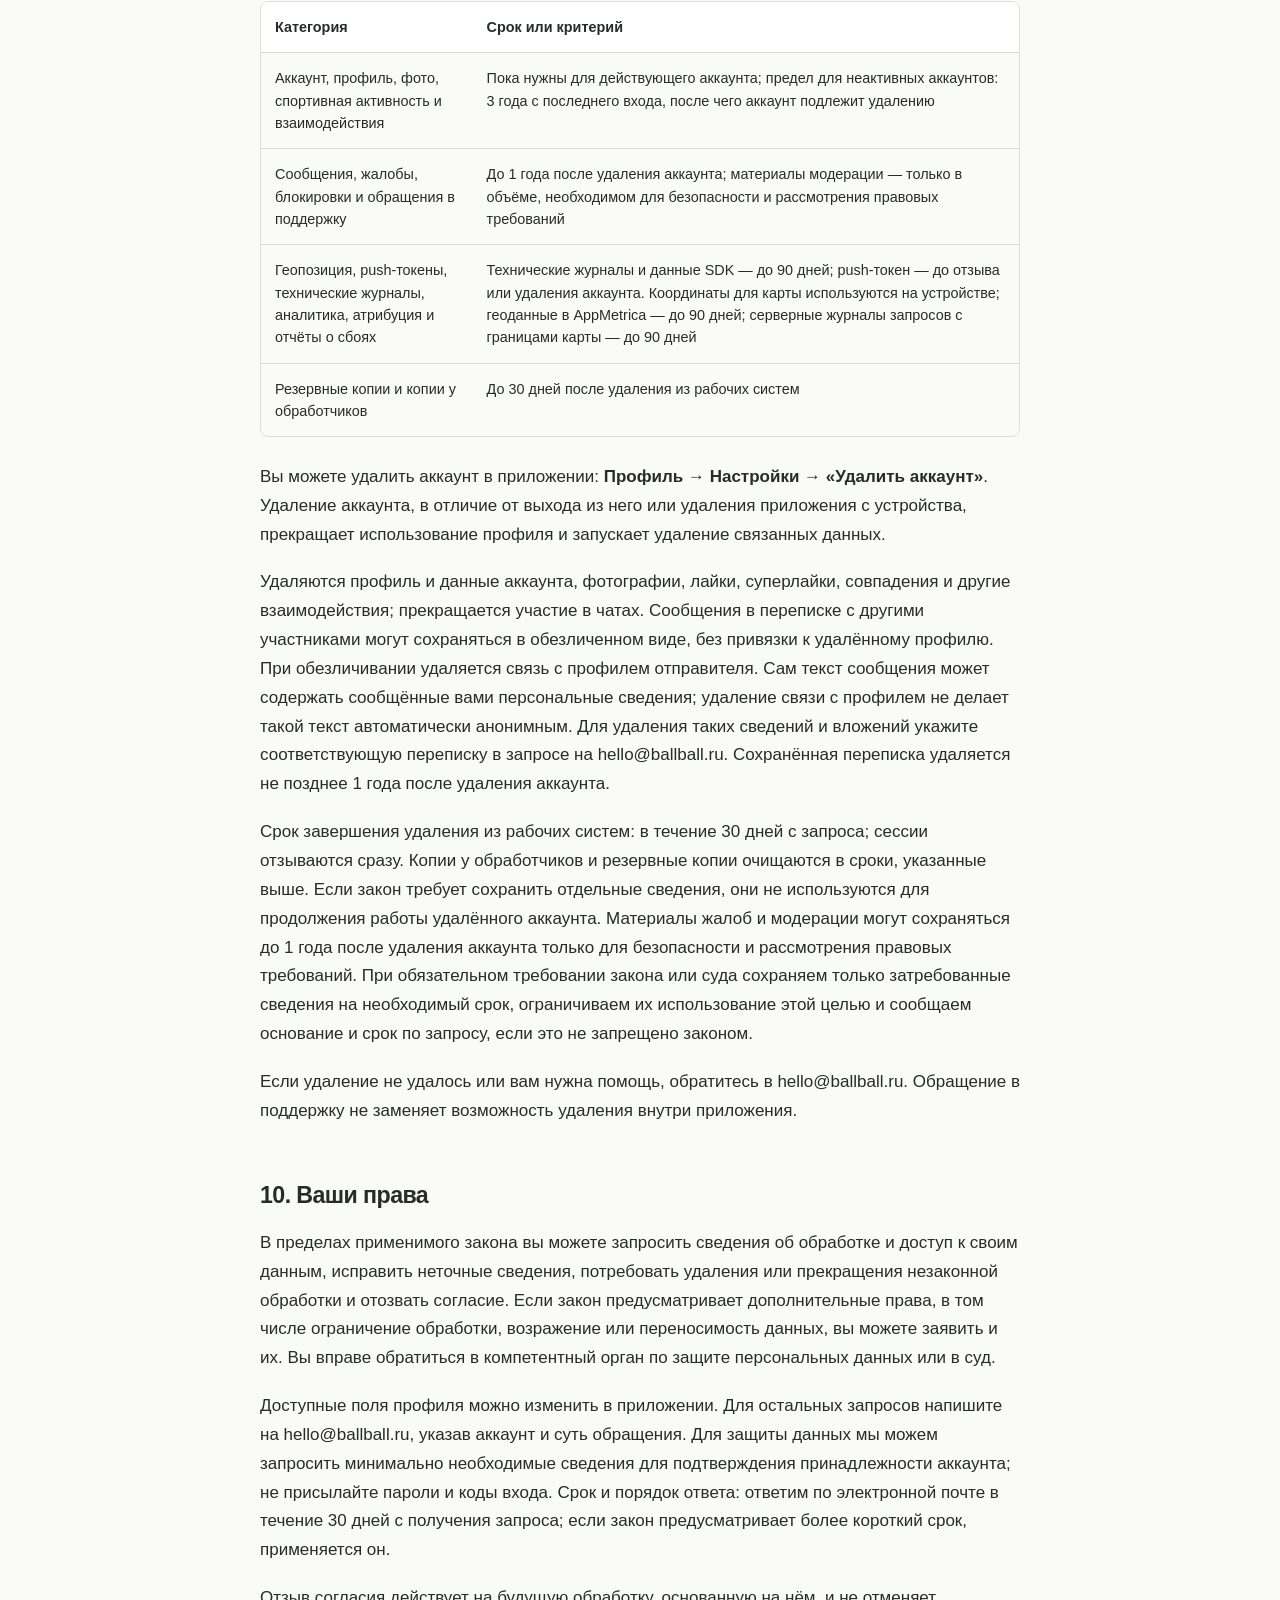
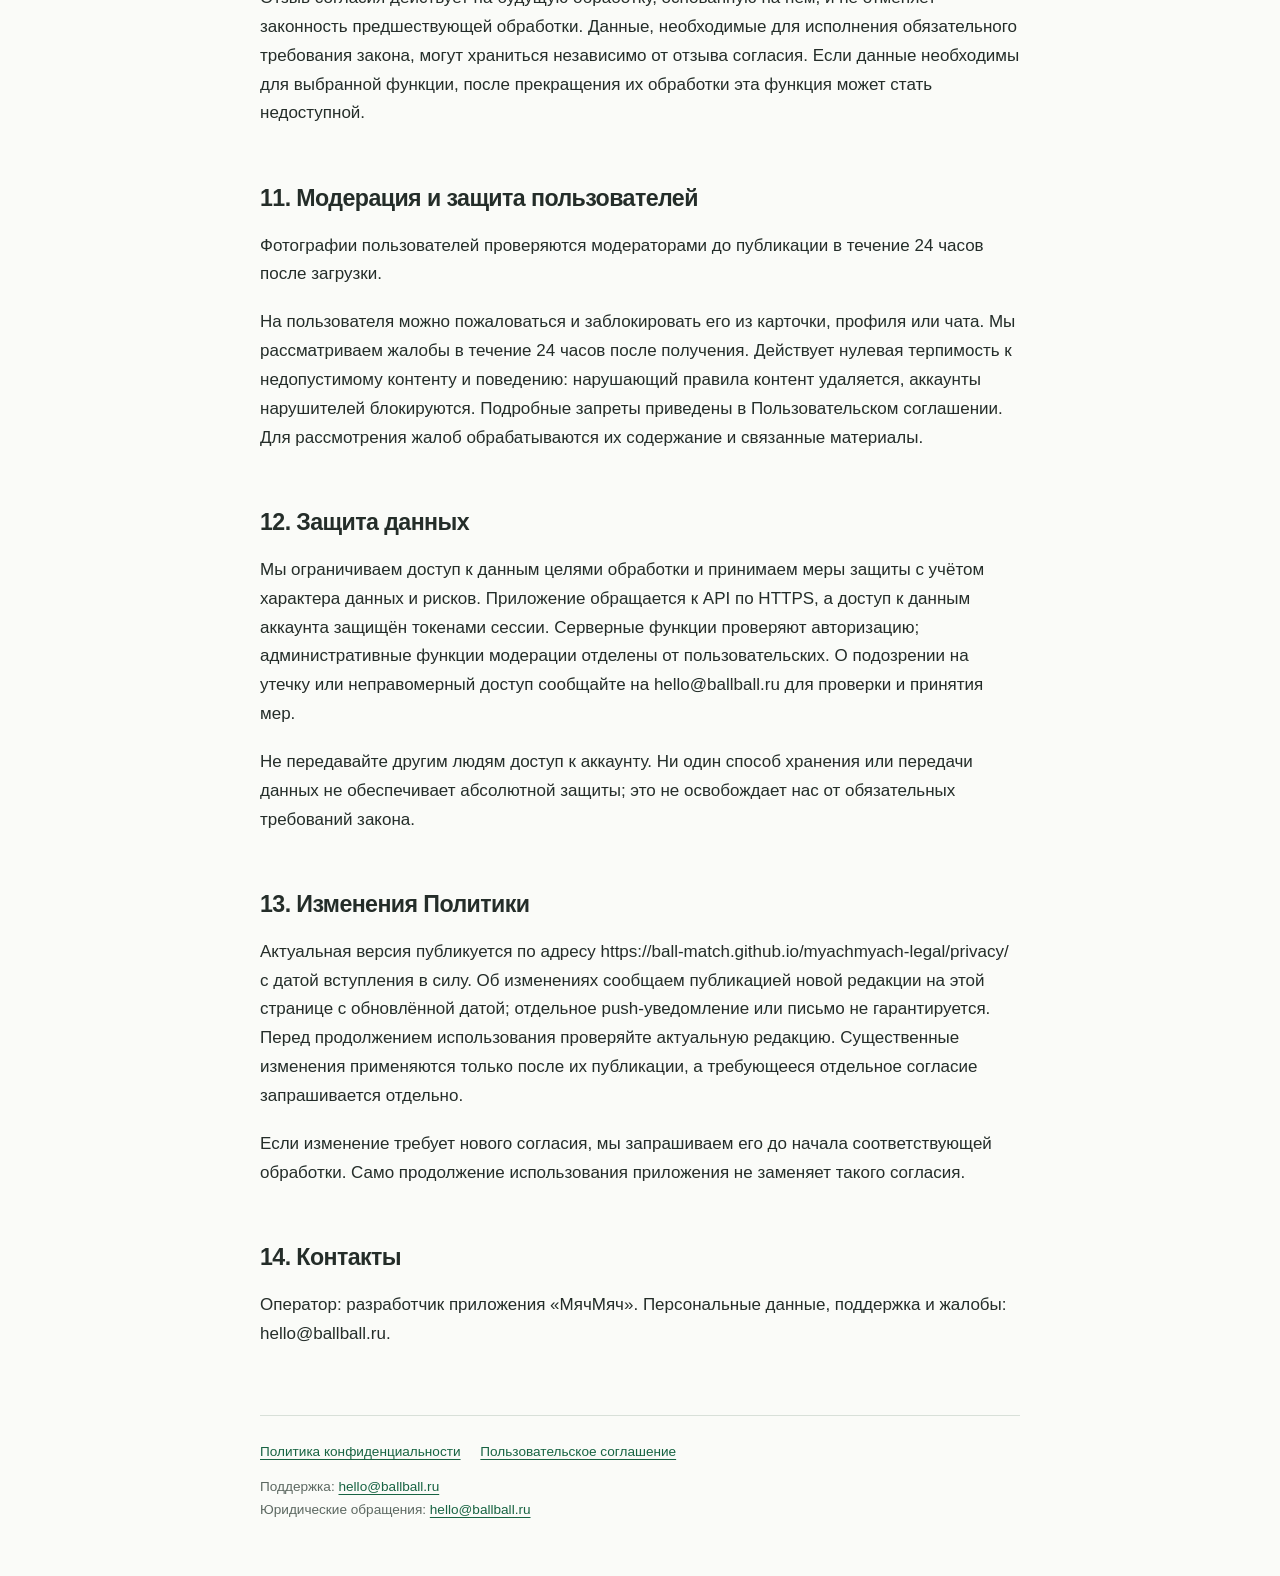
==== commit 87d90fc7: "docs: disclose AppMetrica location defaults Co-Authored-By: Codex <noreply@openai.com>" ====
--- a/privacy/index.html
+++ b/privacy/index.html
@@ -53,6 +53,7 @@
 <li><strong>Tracking:</strong> разрешением можно управлять в iOS: «Настройки → Конфиденциальность и безопасность → Отслеживание». Отказ не лишает вас доступа к основным функциям приложения.</li>
 </ol>
 <p>Разрешения камеры, геопозиции и календаря также можно изменить в настройках iOS. Отзыв разрешения прекращает соответствующий доступ в дальнейшем, но сам по себе не удаляет уже переданные данные; для удаления см. разделы 9–10.</p>
+<p>AppMetrica также может получать местоположение устройства при предоставленном разрешении iOS: стандартный сбор местоположения SDK в приложении не отключён. Точный сбор и фоновые обновления SDK не включены. Провайдеры аналитики также получают IP-адрес при сетевом соединении и могут определять по нему приблизительный регион; это не зависит от разрешения ATT.</p>
 <h2>6. Аналитика, реклама и App Tracking Transparency</h2>
 <p>Мы используем AppMetrica (Яндекс) для аналитики и AppsFlyer для атрибуции установок — определения рекламных источников, из которых пользователи узнали о приложении. Результаты используются для оценки и улучшения рекламных кампаний.</p>
 <p>До активации AppMetrica и запуска AppsFlyer приложение запрашивает решение через системный диалог Apple App Tracking Transparency (ATT), если оно ещё не принято и запрос доступен. Если решение уже принято или доступ ограничен системой, применяется текущий статус разрешения.</p>
@@ -69,7 +70,7 @@
 <tr><td>Сотрудники оператора, уполномоченные на поддержку и модерацию</td><td>Обращения, жалобы и связанные данные для их рассмотрения и принятия мер</td></tr>
 <tr><td>Apple, Google, Яндекс</td><td>Данные, необходимые для входа через выбранного провайдера; обработка на стороне провайдера регулируется также его собственной политикой</td></tr>
 <tr><td>Apple Push Notification service (APNs)</td><td>Push-токен и данные, необходимые для доставки уведомлений</td></tr>
-<tr><td>AppMetrica (Яндекс)</td><td>События использования, технические данные, а при разрешении ATT — соответствующие идентификаторы; аналитика</td></tr>
+<tr><td>AppMetrica (Яндекс)</td><td>События использования, IP-адрес и геоданные при разрешении iOS, технические данные, а при разрешении ATT — соответствующие идентификаторы; аналитика</td></tr>
 <tr><td>AppsFlyer</td><td>Сведения об установке, события использования и технические данные; при разрешении ATT — соответствующие идентификаторы; атрибуция. Интеграция также передаёт push-токен для измерения удалений приложения и обрабатывает данные переходов из push-уведомлений.</td></tr>
 <tr><td>Sentry (sentry.vate.eu)</td><td>Отчёты о сбоях и технические диагностические сообщения; поиск и исправление ошибок</td></tr>
 <tr><td>DigitalOcean, Франкфурт, Германия</td><td>Хостинг серверов и обработка данных, передаваемых серверной части приложения</td></tr>
@@ -88,7 +89,7 @@
 </tr></thead><tbody>
 <tr><td>Аккаунт, профиль, фото, спортивная активность и взаимодействия</td><td>Пока нужны для действующего аккаунта; предел для неактивных аккаунтов: 3 года с последнего входа, после чего аккаунт подлежит удалению</td></tr>
 <tr><td>Сообщения, жалобы, блокировки и обращения в поддержку</td><td>До 1 года после удаления аккаунта; материалы модерации — только в объёме, необходимом для безопасности и рассмотрения правовых требований</td></tr>
-<tr><td>Геопозиция, push-токены, технические журналы, аналитика, атрибуция и отчёты о сбоях</td><td>Технические журналы и данные SDK — до 90 дней; push-токен — до отзыва или удаления аккаунта. Координаты устройства используются на устройстве; серверные журналы запросов с границами карты — до 90 дней</td></tr>
+<tr><td>Геопозиция, push-токены, технические журналы, аналитика, атрибуция и отчёты о сбоях</td><td>Технические журналы и данные SDK — до 90 дней; push-токен — до отзыва или удаления аккаунта. Координаты для карты используются на устройстве; геоданные в AppMetrica — до 90 дней; серверные журналы запросов с границами карты — до 90 дней</td></tr>
 <tr><td>Резервные копии и копии у обработчиков</td><td>До 30 дней после удаления из рабочих систем</td></tr>
 </tbody></table></div>
 <p>Вы можете удалить аккаунт в приложении: <strong>Профиль → Настройки → «Удалить аккаунт»</strong>. Удаление аккаунта, в отличие от выхода из него или удаления приложения с устройства, прекращает использование профиля и запускает удаление связанных данных.</p>
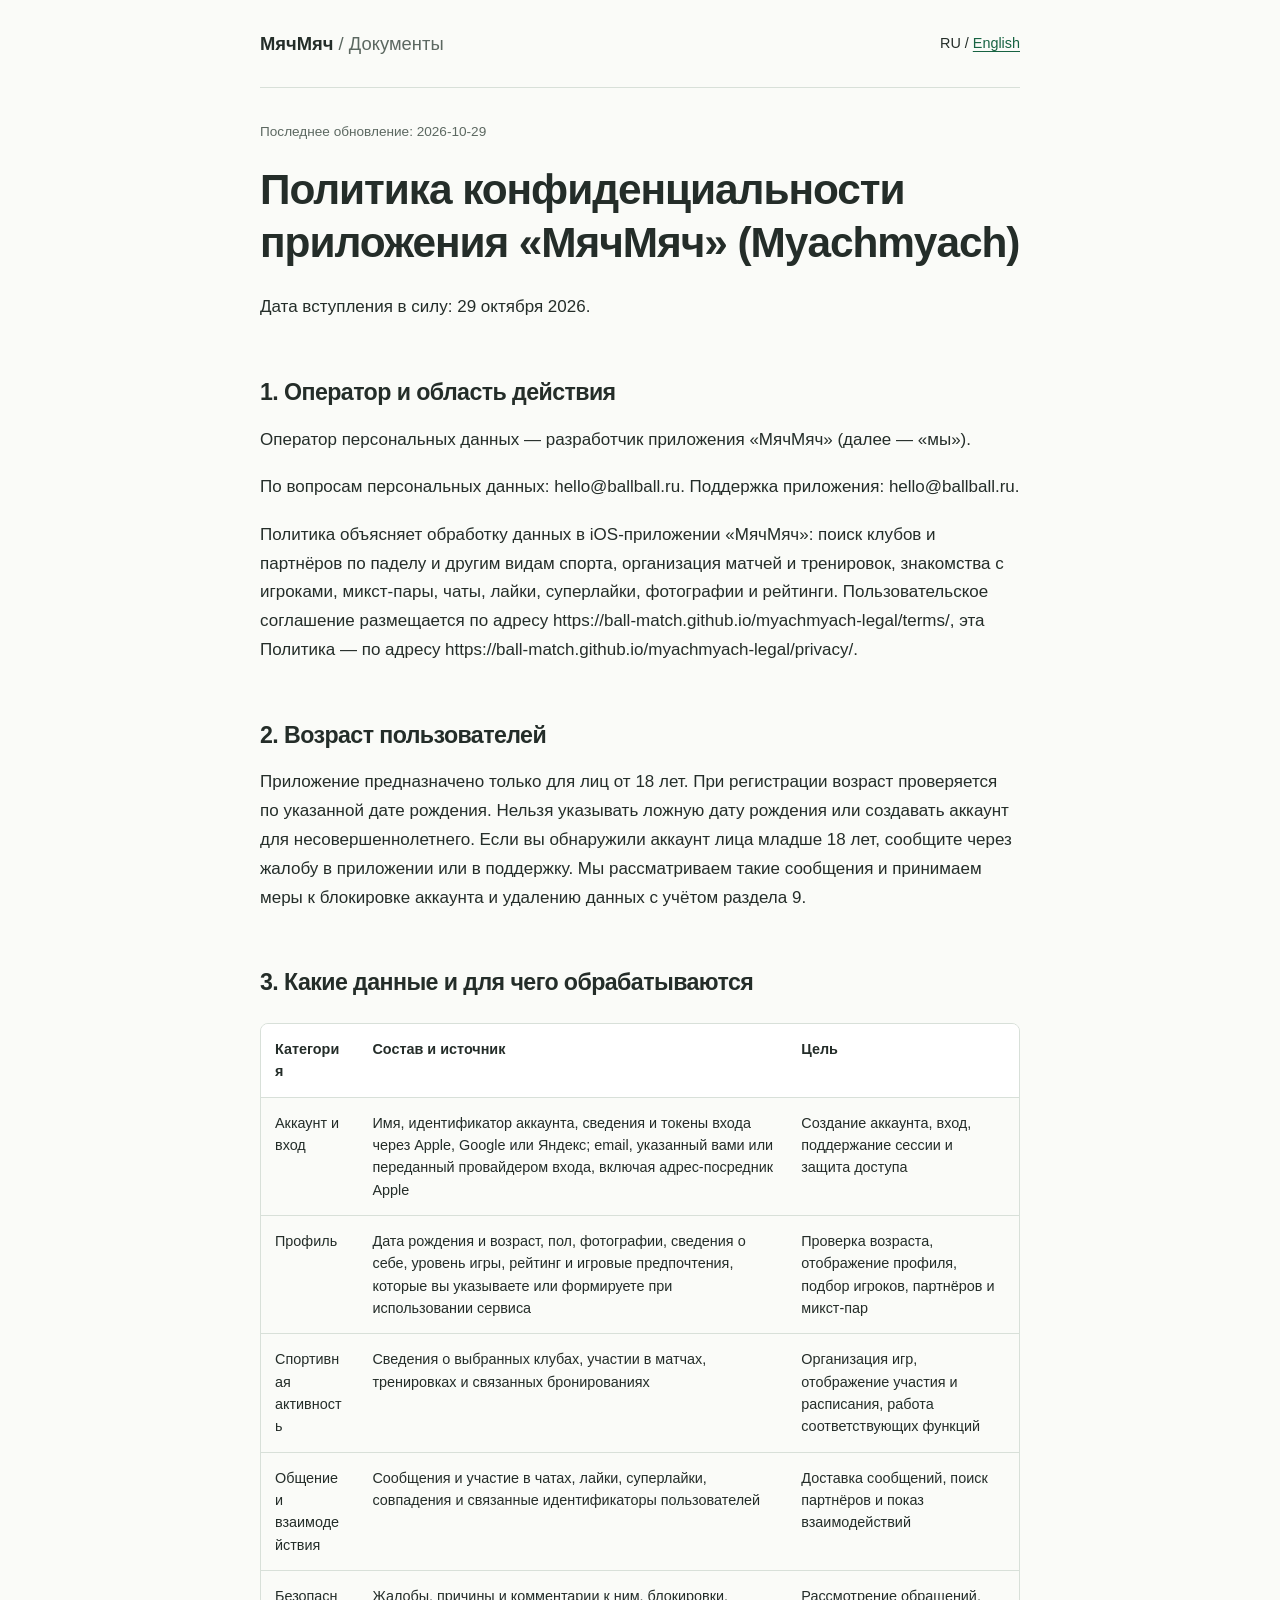
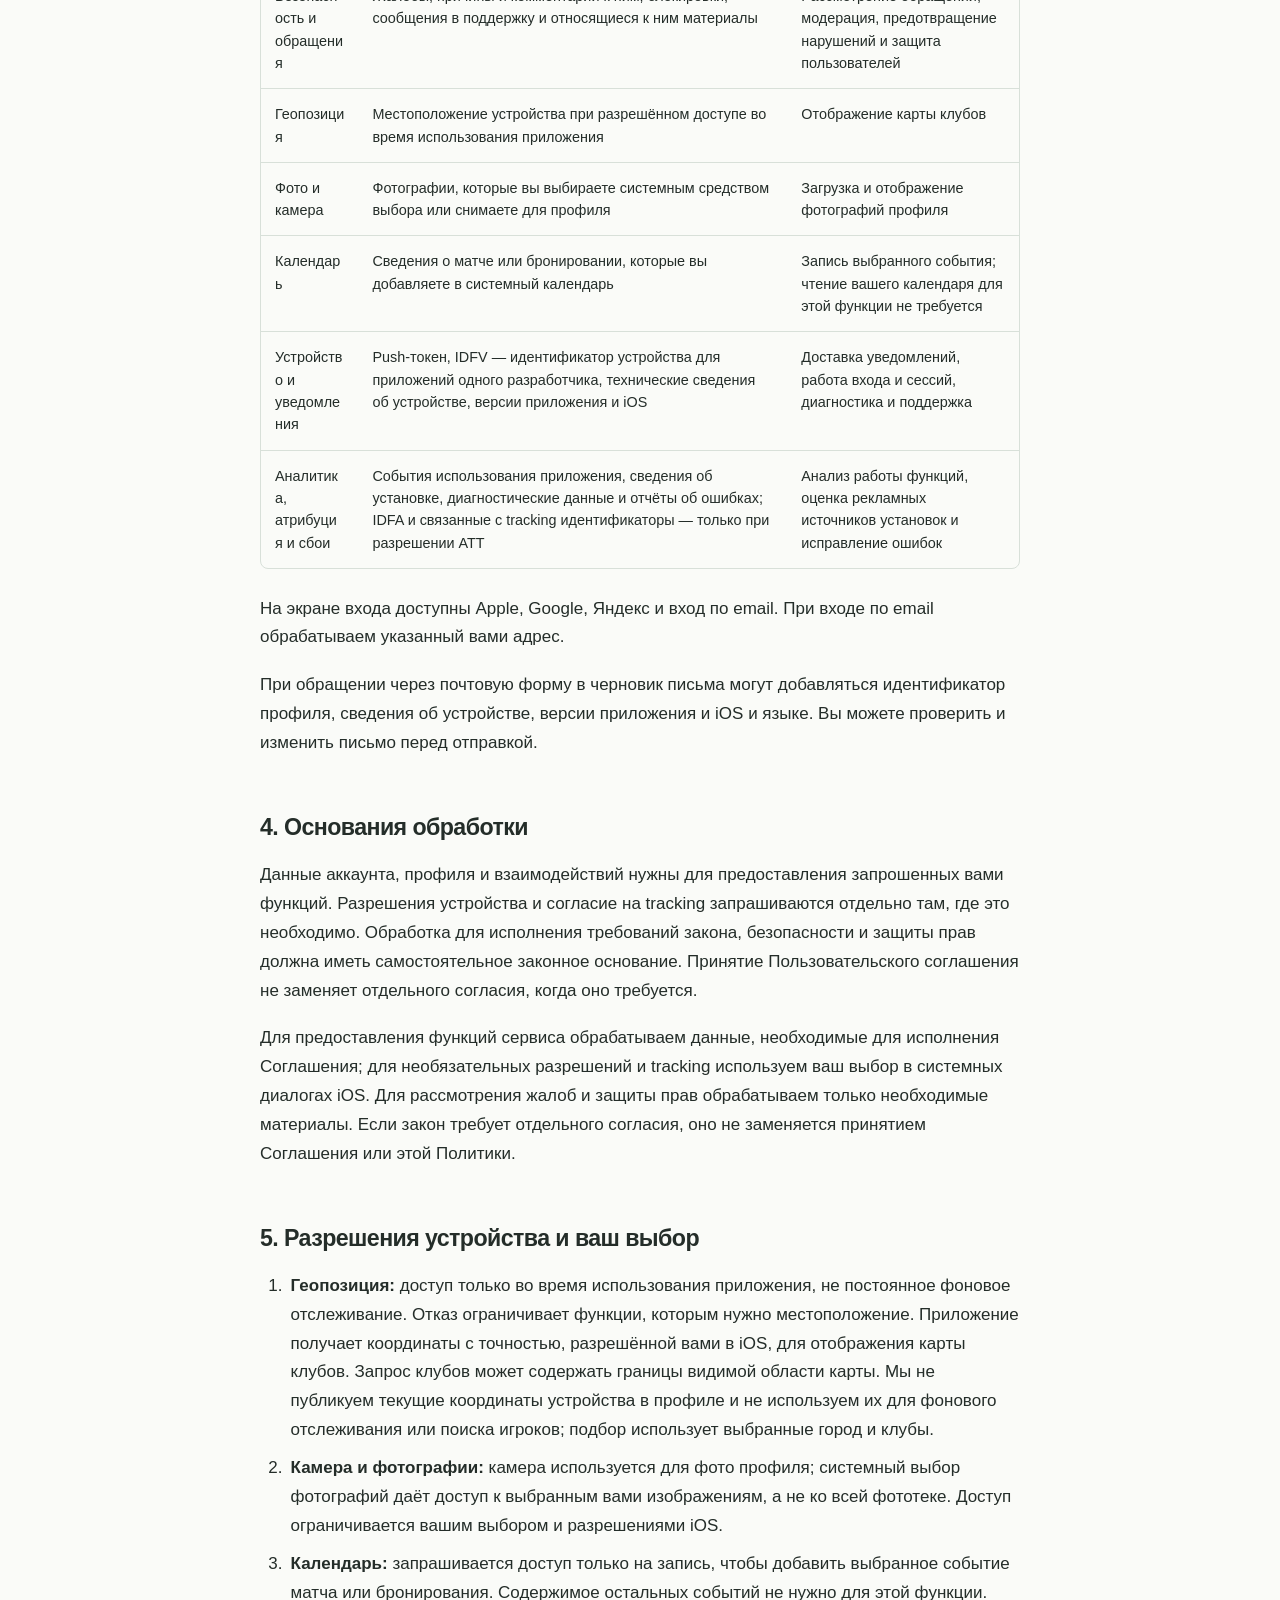
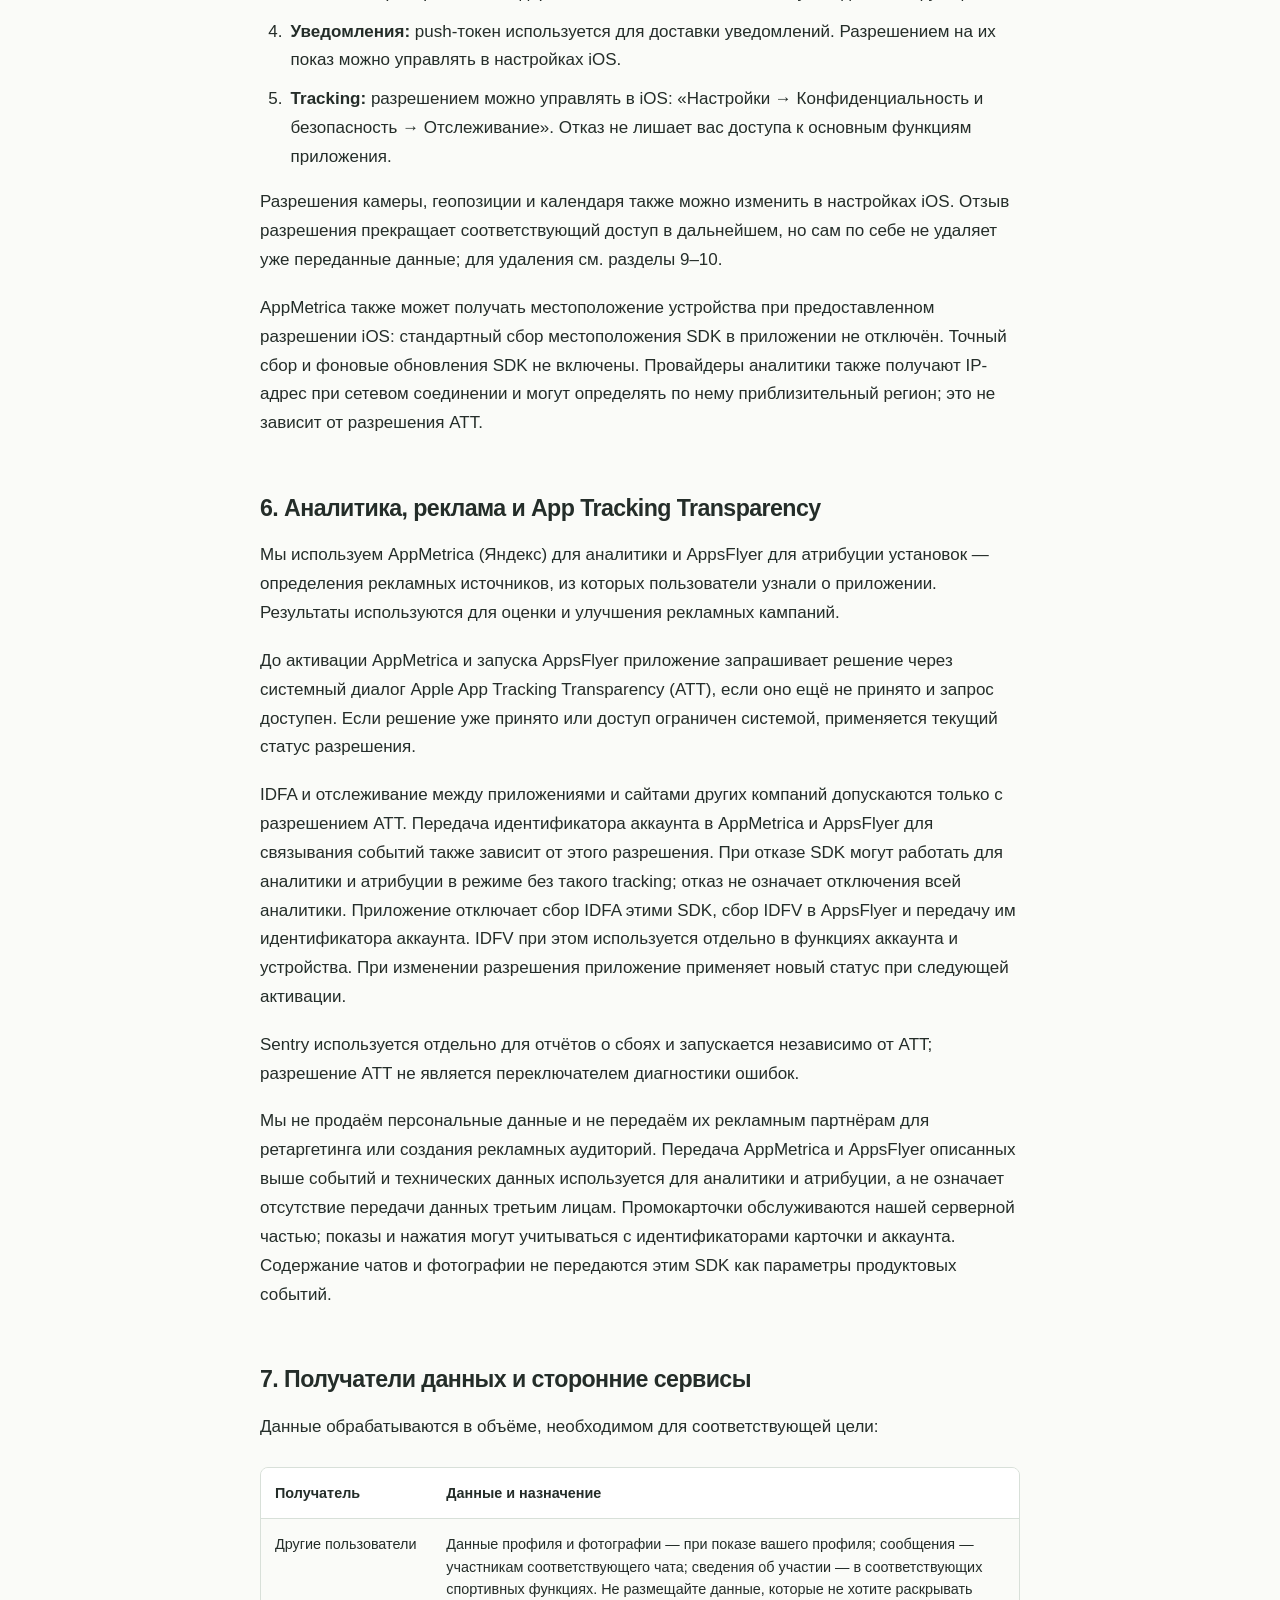
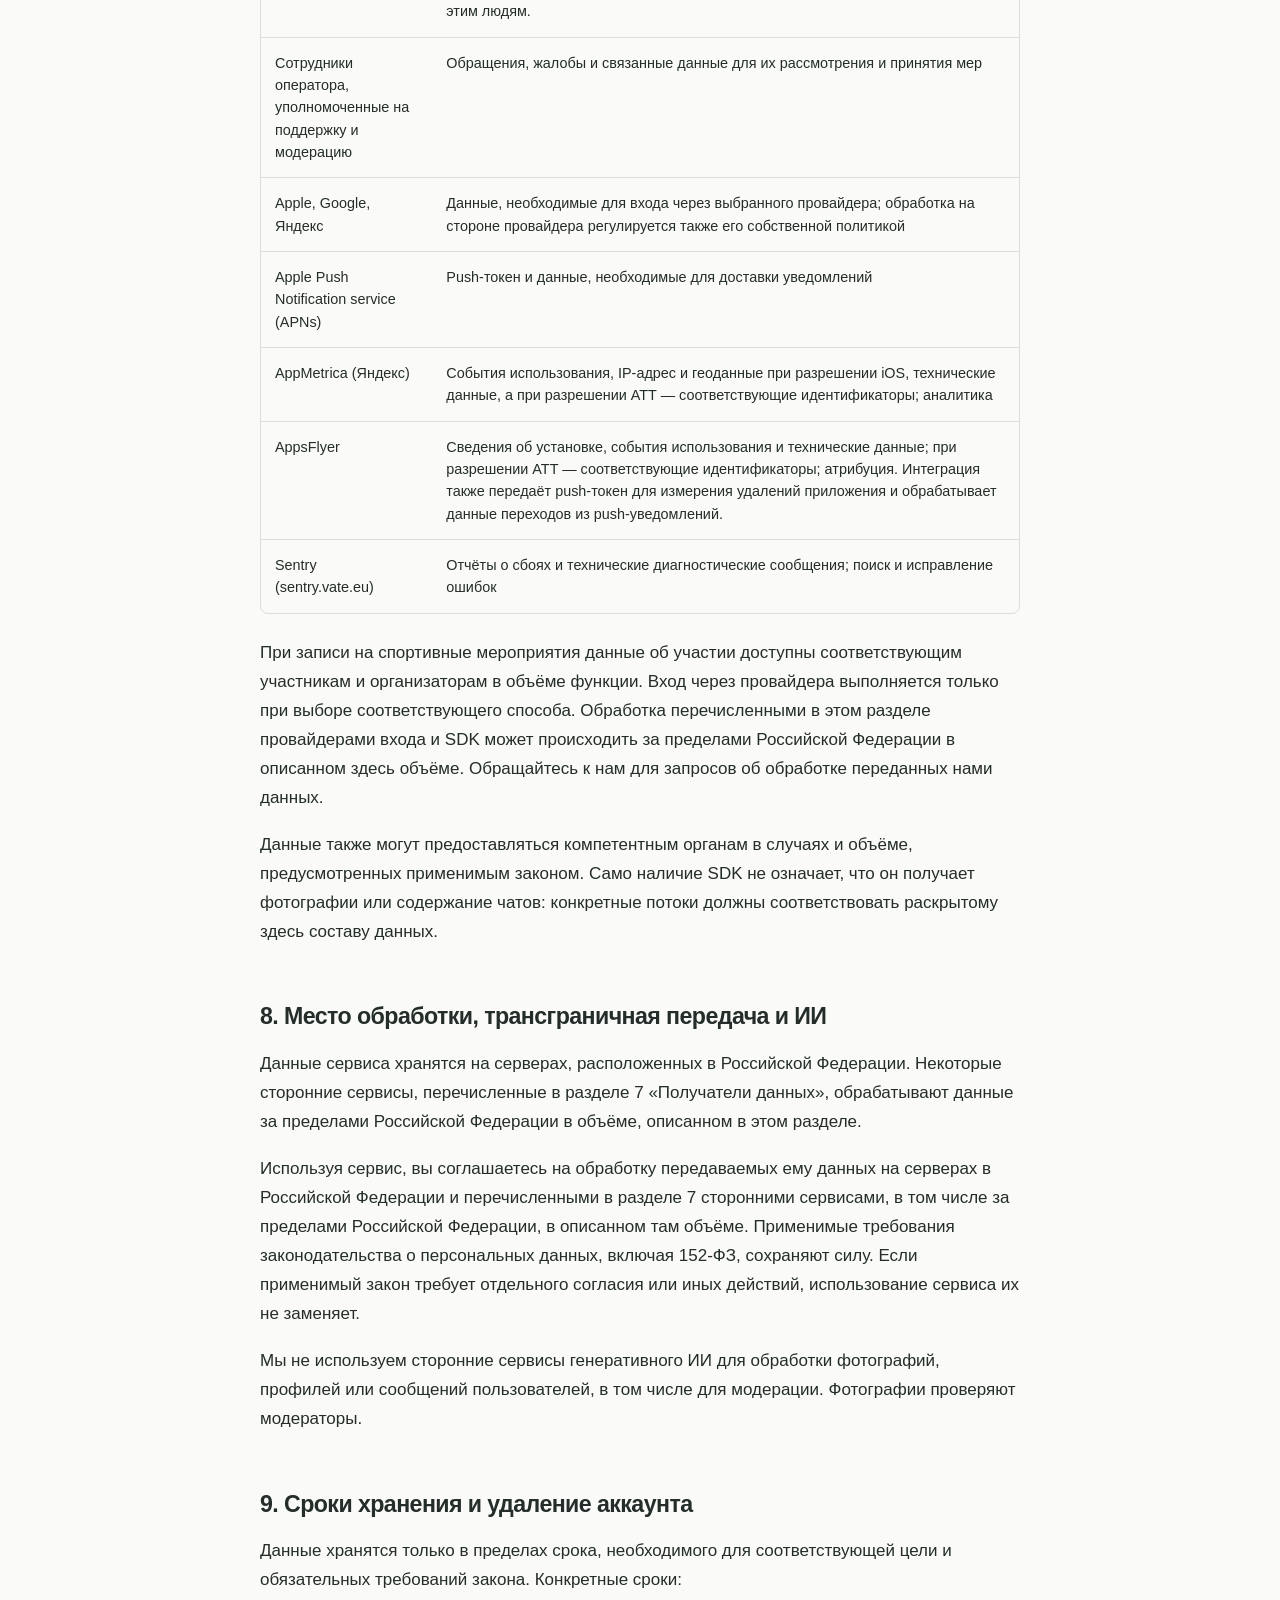
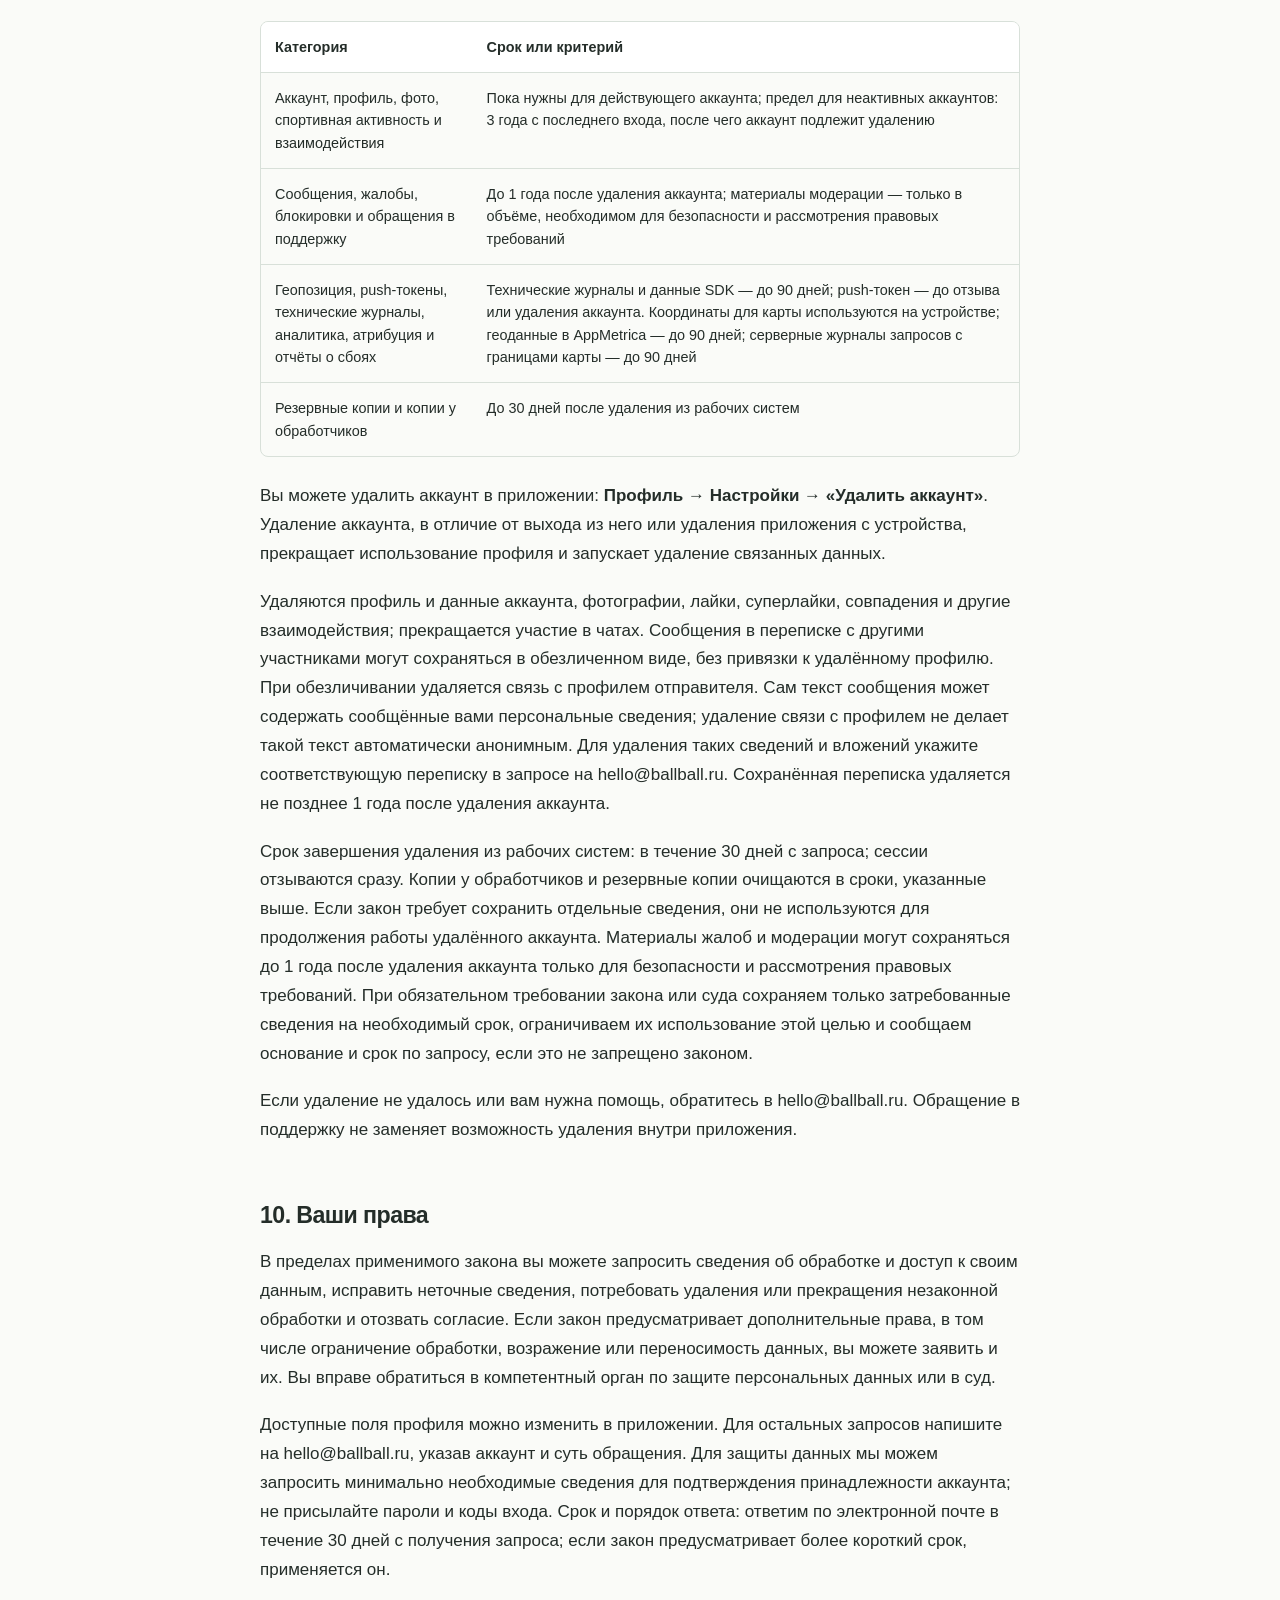
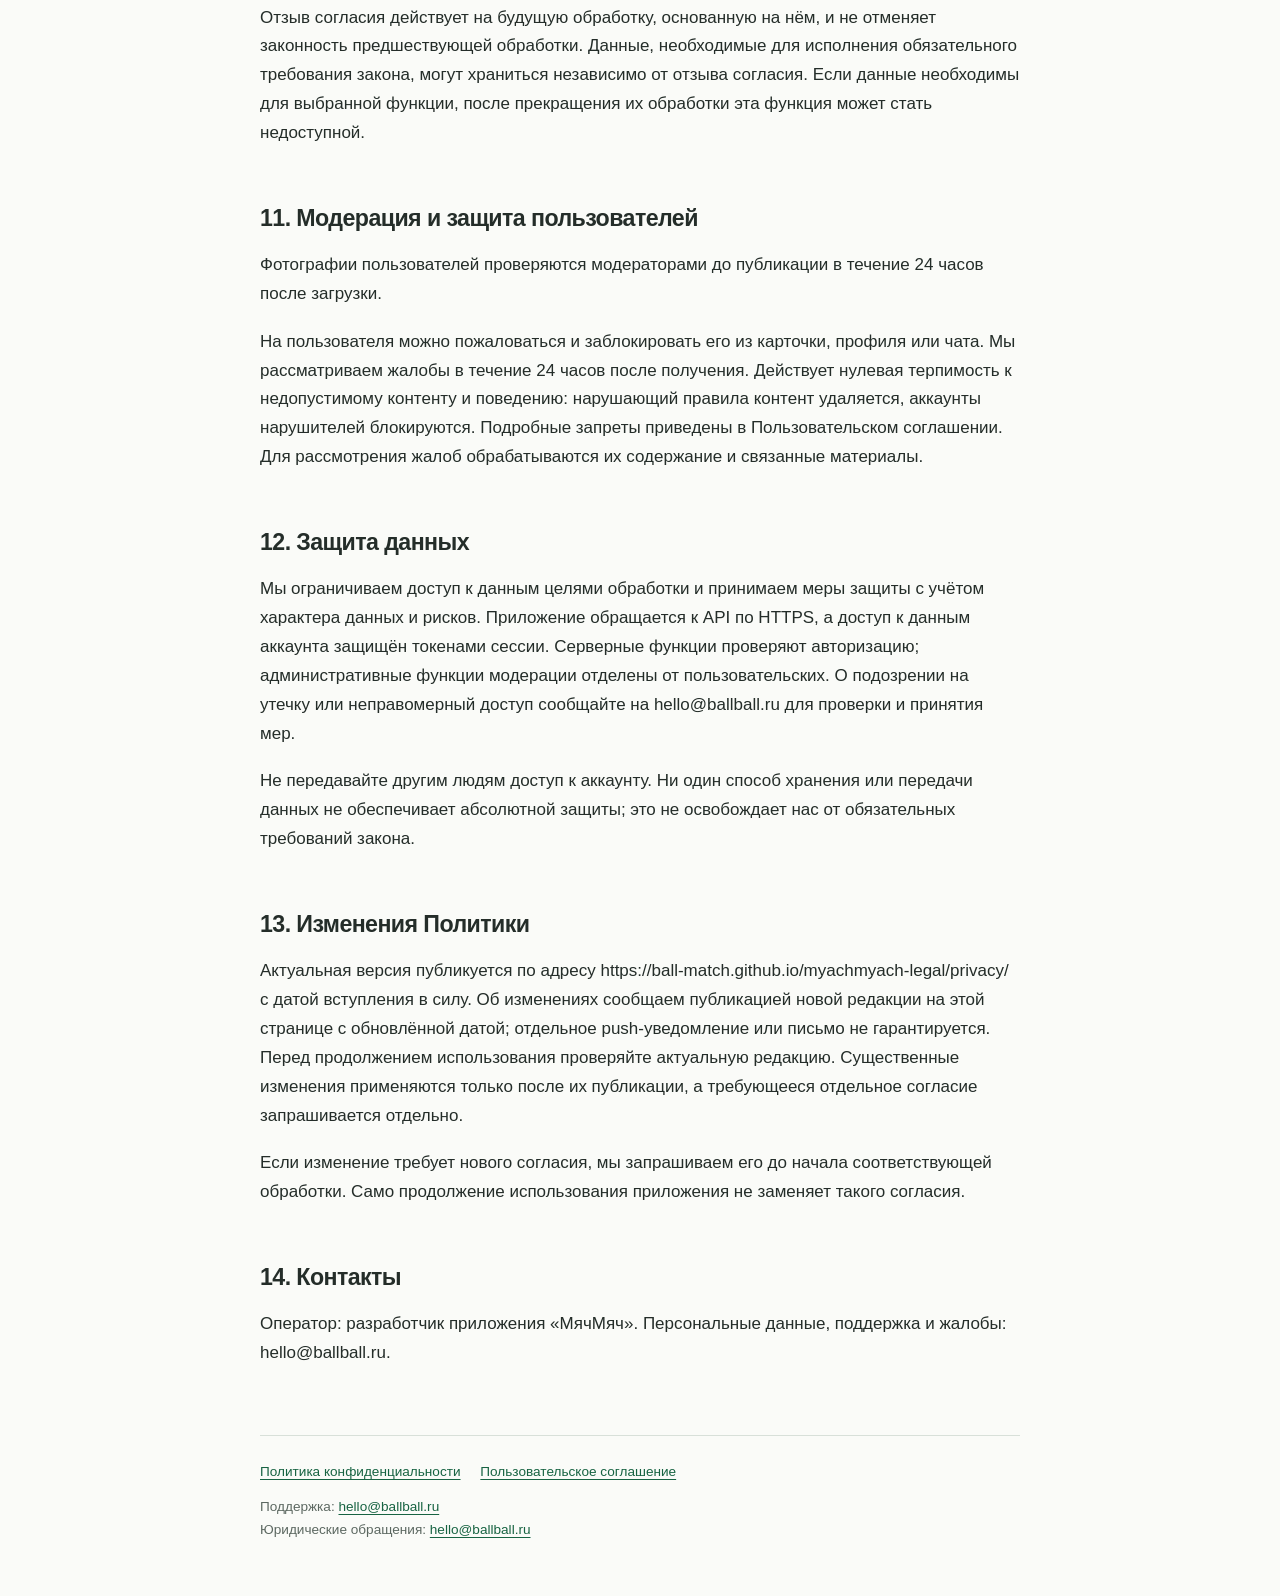
==== commit d3958449: "Fix production data storage location in legal policies Co-Authored-By: Codex <noreply@openai.com>" ====
--- a/privacy/index.html
+++ b/privacy/index.html
@@ -73,13 +73,12 @@
 <tr><td>AppMetrica (Яндекс)</td><td>События использования, IP-адрес и геоданные при разрешении iOS, технические данные, а при разрешении ATT — соответствующие идентификаторы; аналитика</td></tr>
 <tr><td>AppsFlyer</td><td>Сведения об установке, события использования и технические данные; при разрешении ATT — соответствующие идентификаторы; атрибуция. Интеграция также передаёт push-токен для измерения удалений приложения и обрабатывает данные переходов из push-уведомлений.</td></tr>
 <tr><td>Sentry (sentry.vate.eu)</td><td>Отчёты о сбоях и технические диагностические сообщения; поиск и исправление ошибок</td></tr>
-<tr><td>DigitalOcean, Франкфурт, Германия</td><td>Хостинг серверов и обработка данных, передаваемых серверной части приложения</td></tr>
 </tbody></table></div>
-<p>При записи на спортивные мероприятия данные об участии доступны соответствующим участникам и организаторам в объёме функции. Вход через провайдера выполняется только при выборе соответствующего способа. Обработка провайдерами входа и SDK может происходить за пределами вашей страны; мы не утверждаем, что все их системы находятся в Германии. Обращайтесь к нам для запросов об обработке переданных нами данных.</p>
+<p>При записи на спортивные мероприятия данные об участии доступны соответствующим участникам и организаторам в объёме функции. Вход через провайдера выполняется только при выборе соответствующего способа. Обработка перечисленными в этом разделе провайдерами входа и SDK может происходить за пределами Российской Федерации в описанном здесь объёме. Обращайтесь к нам для запросов об обработке переданных нами данных.</p>
 <p>Данные также могут предоставляться компетентным органам в случаях и объёме, предусмотренных применимым законом. Само наличие SDK не означает, что он получает фотографии или содержание чатов: конкретные потоки должны соответствовать раскрытому здесь составу данных.</p>
 <h2>8. Место обработки, трансграничная передача и ИИ</h2>
-<p>Данные сервиса хранятся на инфраструктуре DigitalOcean во Франкфурте, Германия. Сторонние сервисы могут обрабатывать данные в других странах, как описано в разделе 7.</p>
-<p>Используя сервис, вы соглашаетесь на обработку передаваемых ему данных на указанной инфраструктуре в Германии. Применимые требования законодательства о персональных данных, включая 152-ФЗ, сохраняют силу. Если применимый закон требует отдельного согласия или иных действий, использование сервиса их не заменяет.</p>
+<p>Данные сервиса хранятся на серверах, расположенных в Российской Федерации. Некоторые сторонние сервисы, перечисленные в разделе 7 «Получатели данных», обрабатывают данные за пределами Российской Федерации в объёме, описанном в этом разделе.</p>
+<p>Используя сервис, вы соглашаетесь на обработку передаваемых ему данных на серверах в Российской Федерации и перечисленными в разделе 7 сторонними сервисами, в том числе за пределами Российской Федерации, в описанном там объёме. Применимые требования законодательства о персональных данных, включая 152-ФЗ, сохраняют силу. Если применимый закон требует отдельного согласия или иных действий, использование сервиса их не заменяет.</p>
 <p>Мы не используем сторонние сервисы генеративного ИИ для обработки фотографий, профилей или сообщений пользователей, в том числе для модерации. Фотографии проверяют модераторы.</p>
 <h2>9. Сроки хранения и удаление аккаунта</h2>
 <p>Данные хранятся только в пределах срока, необходимого для соответствующей цели и обязательных требований закона. Конкретные сроки:</p>
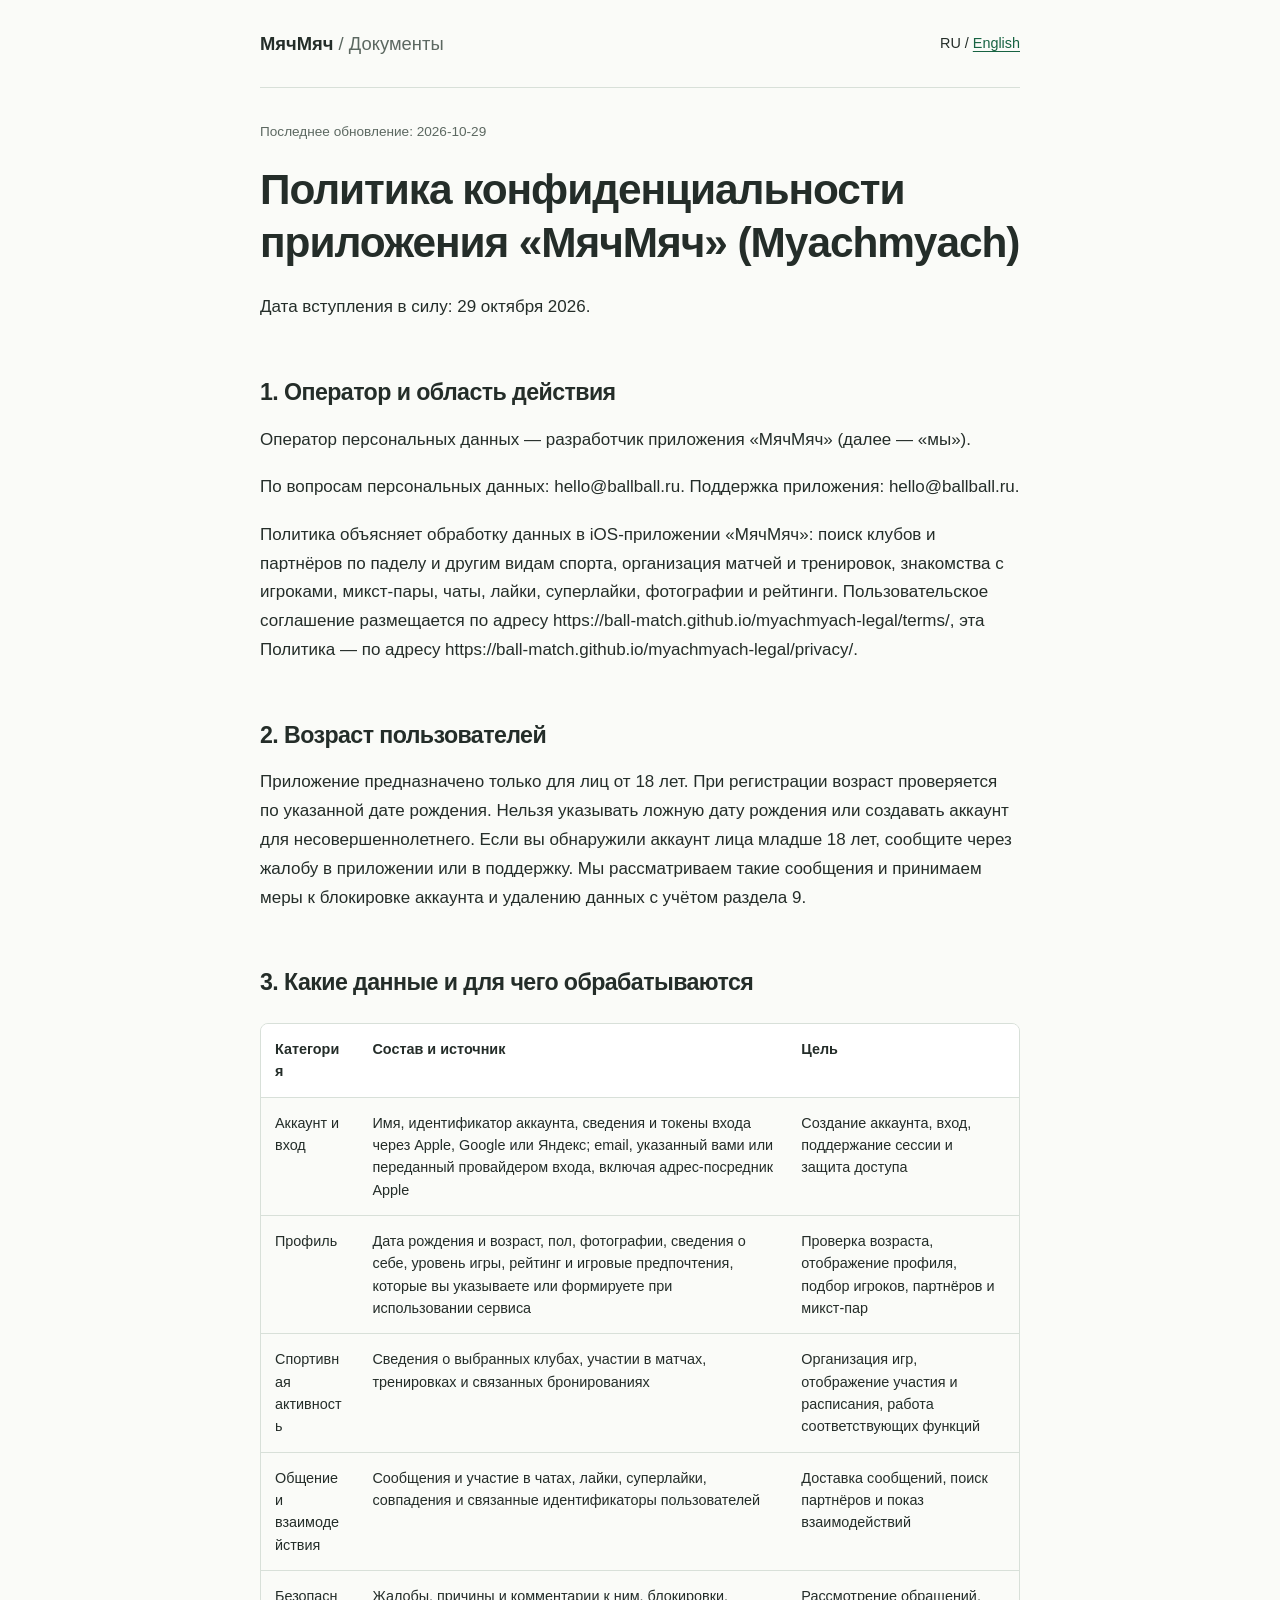
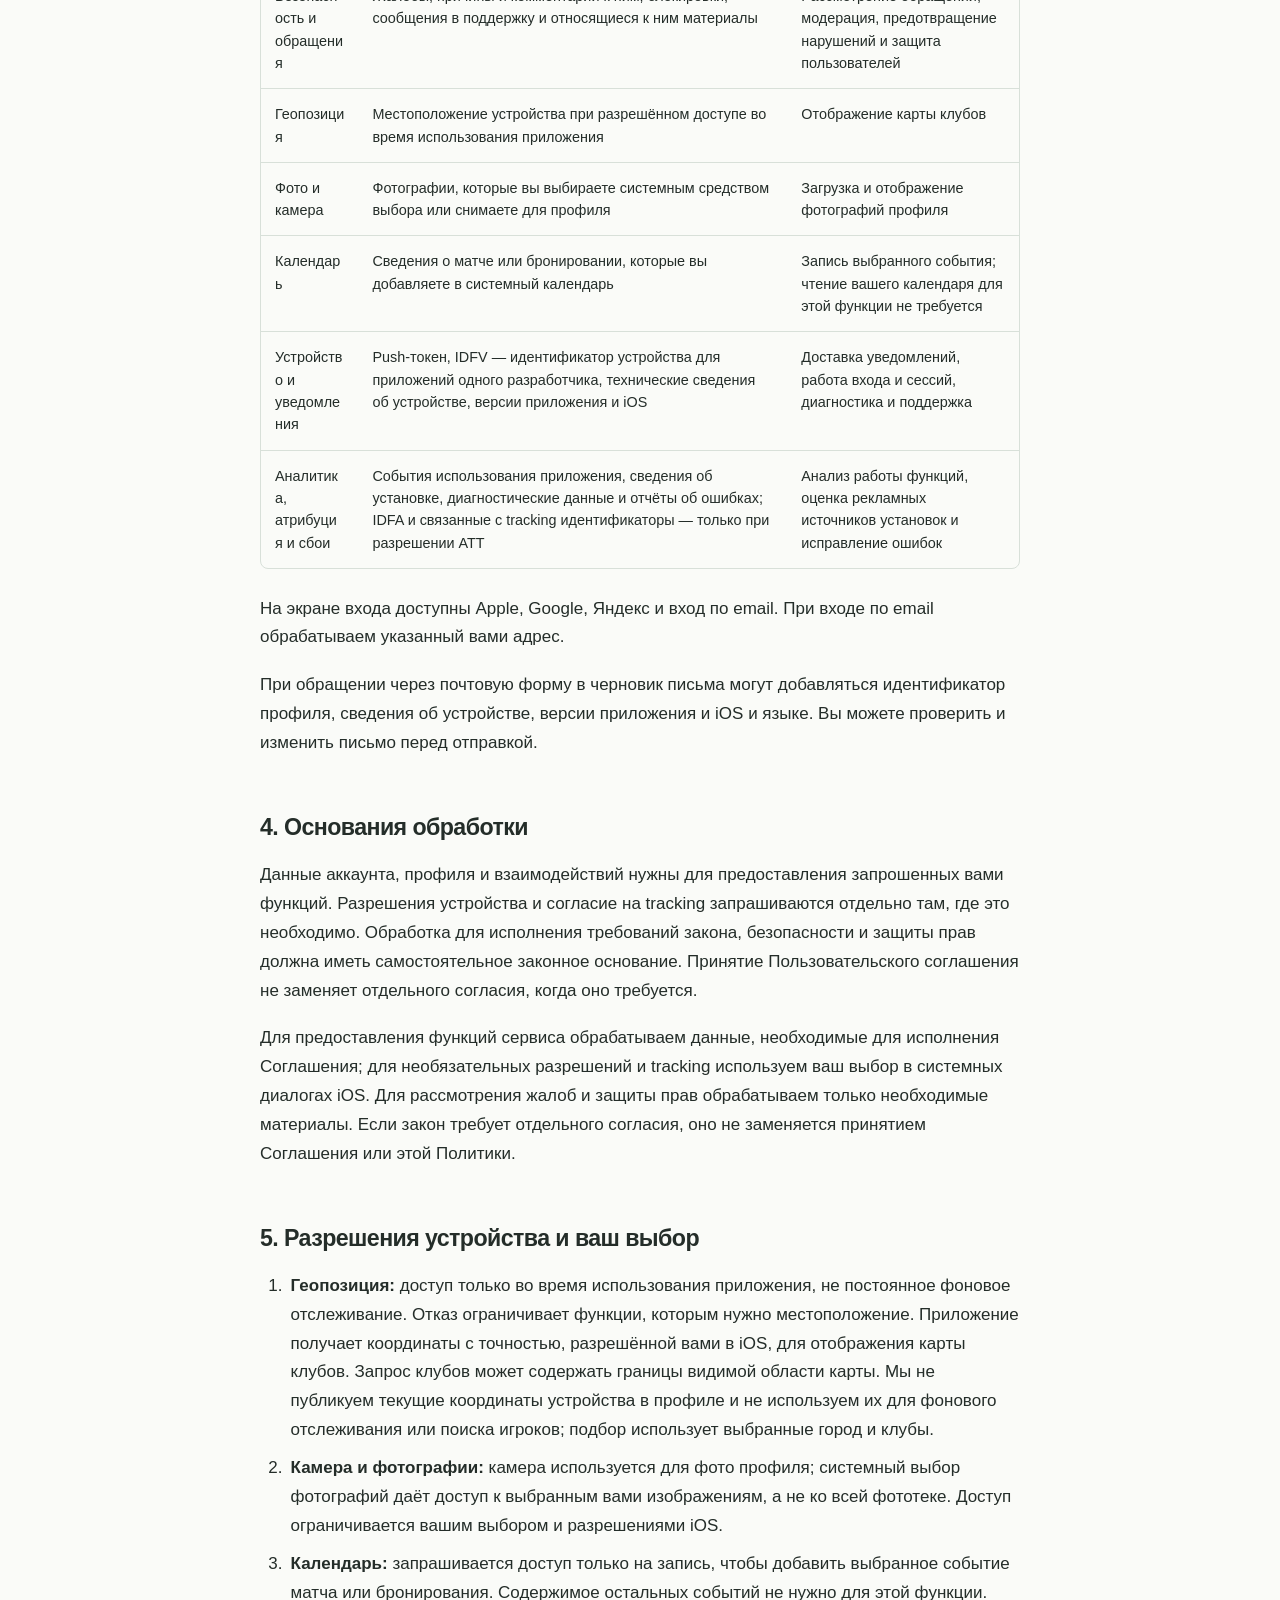
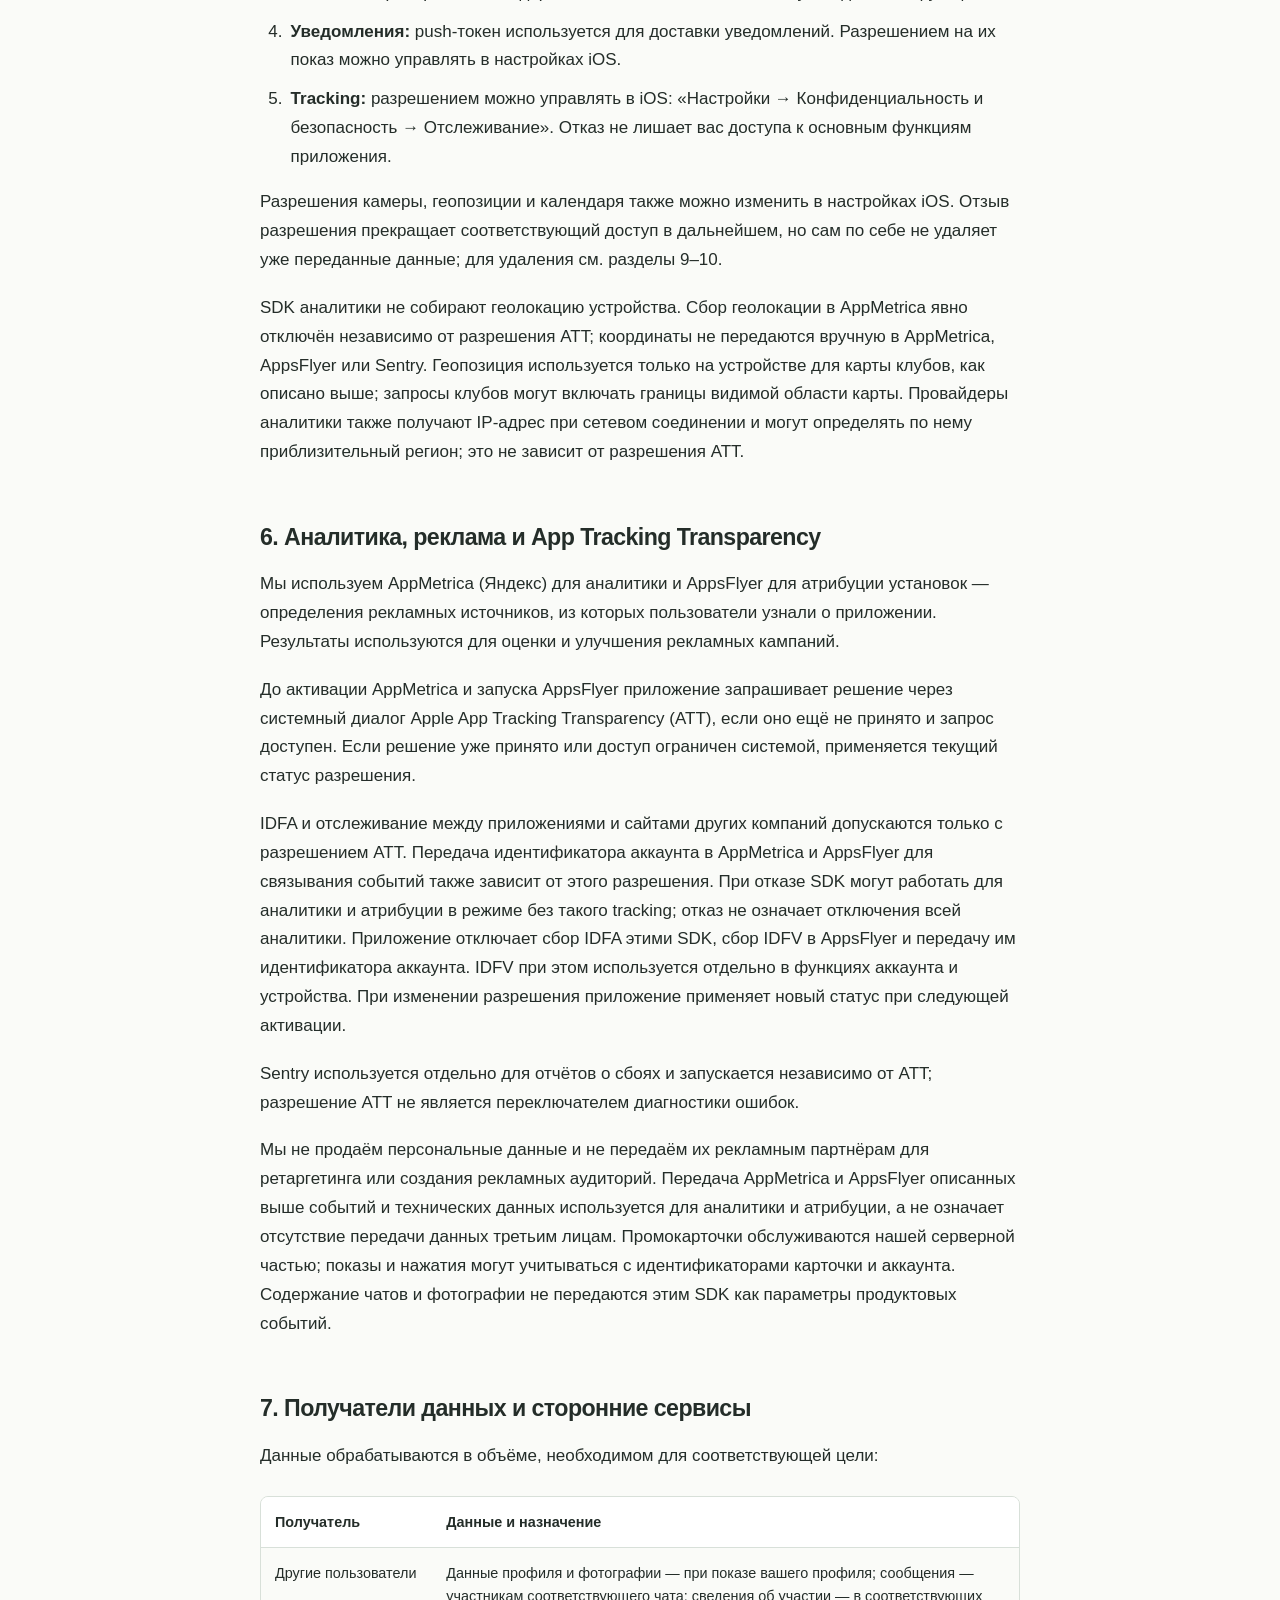
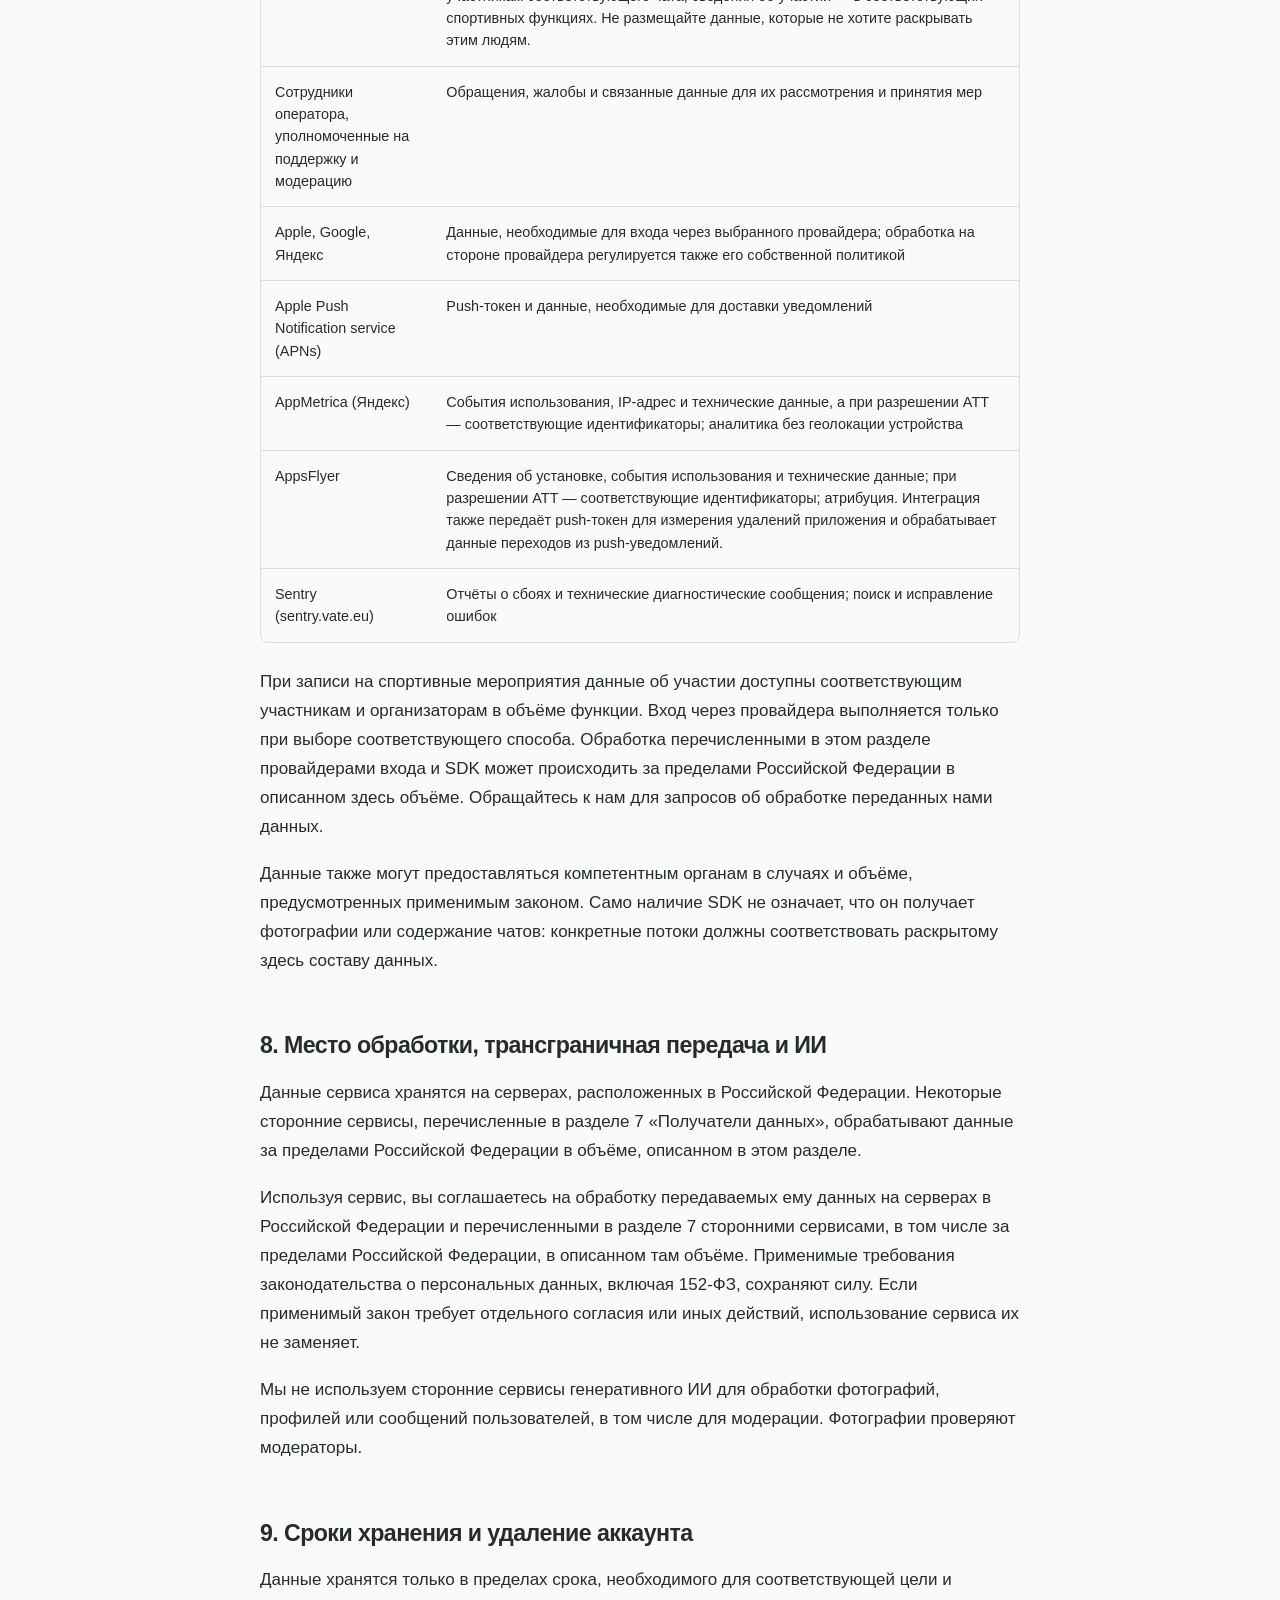
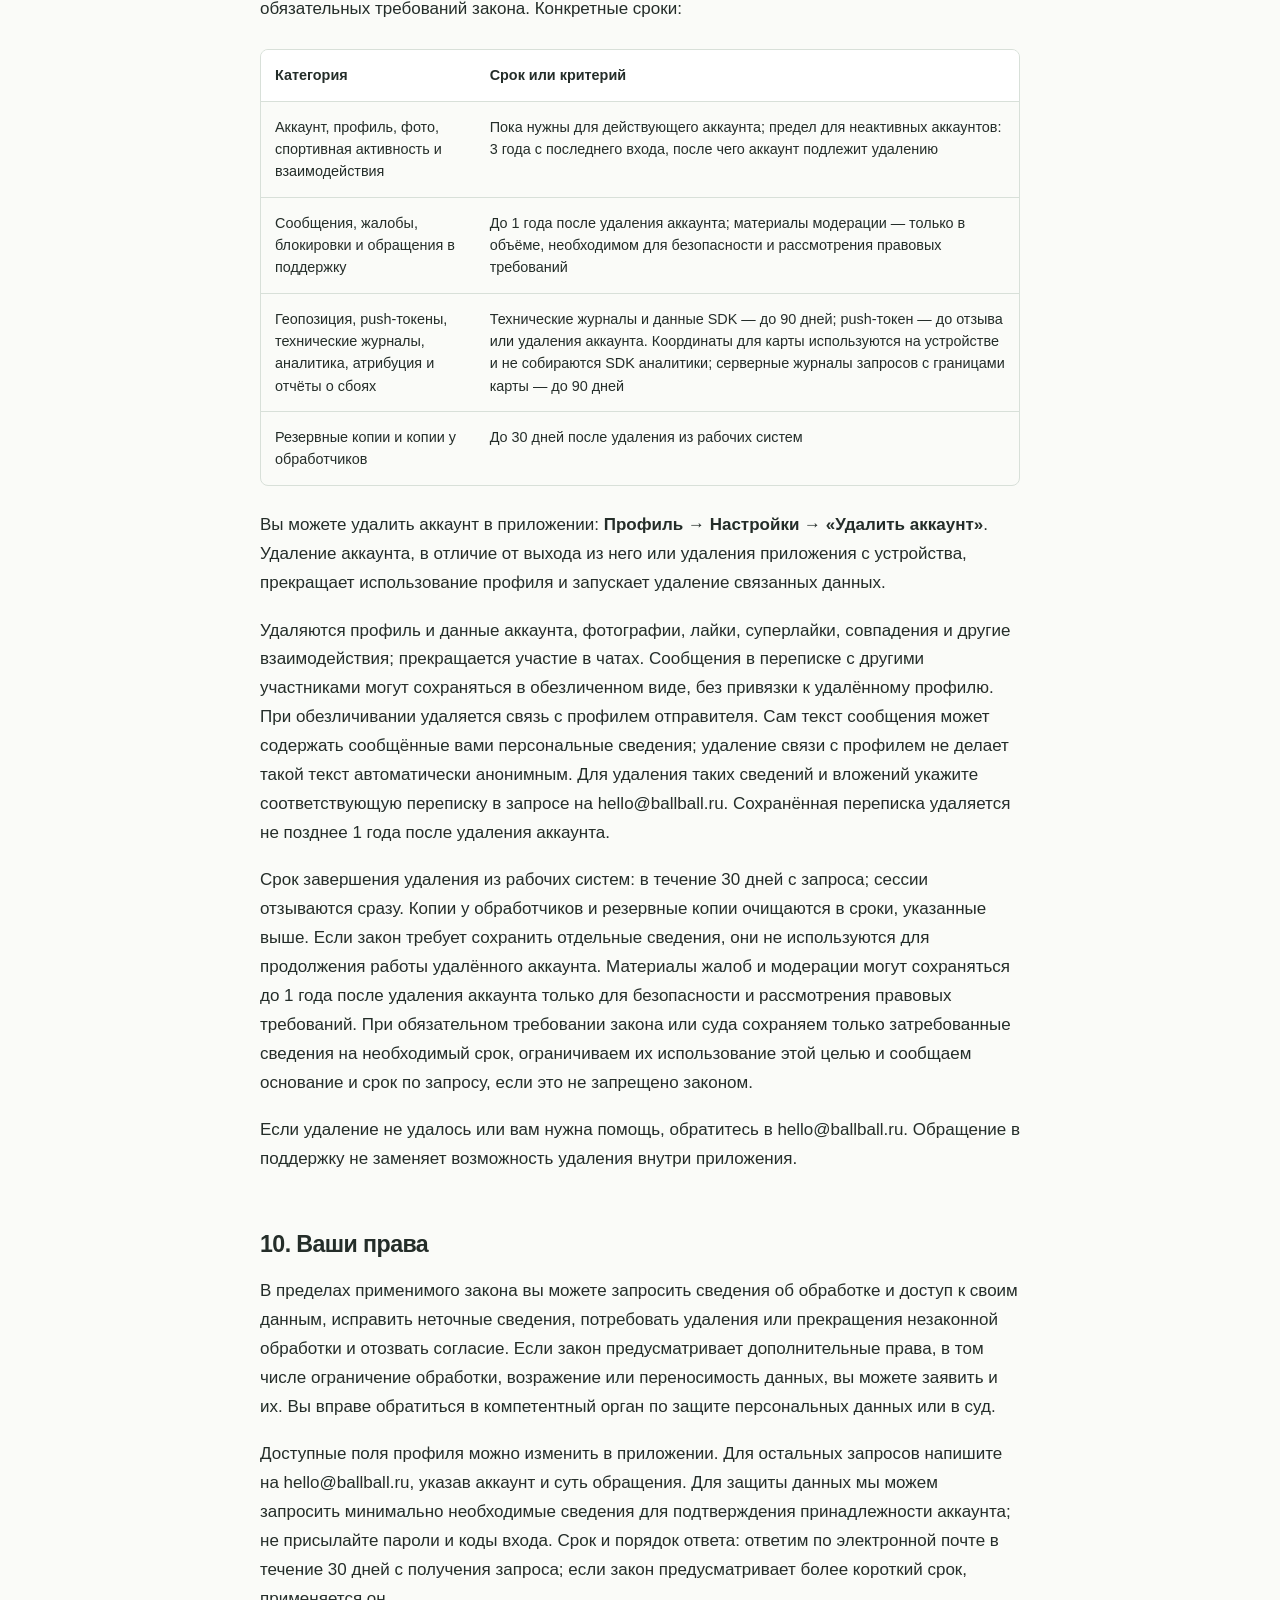
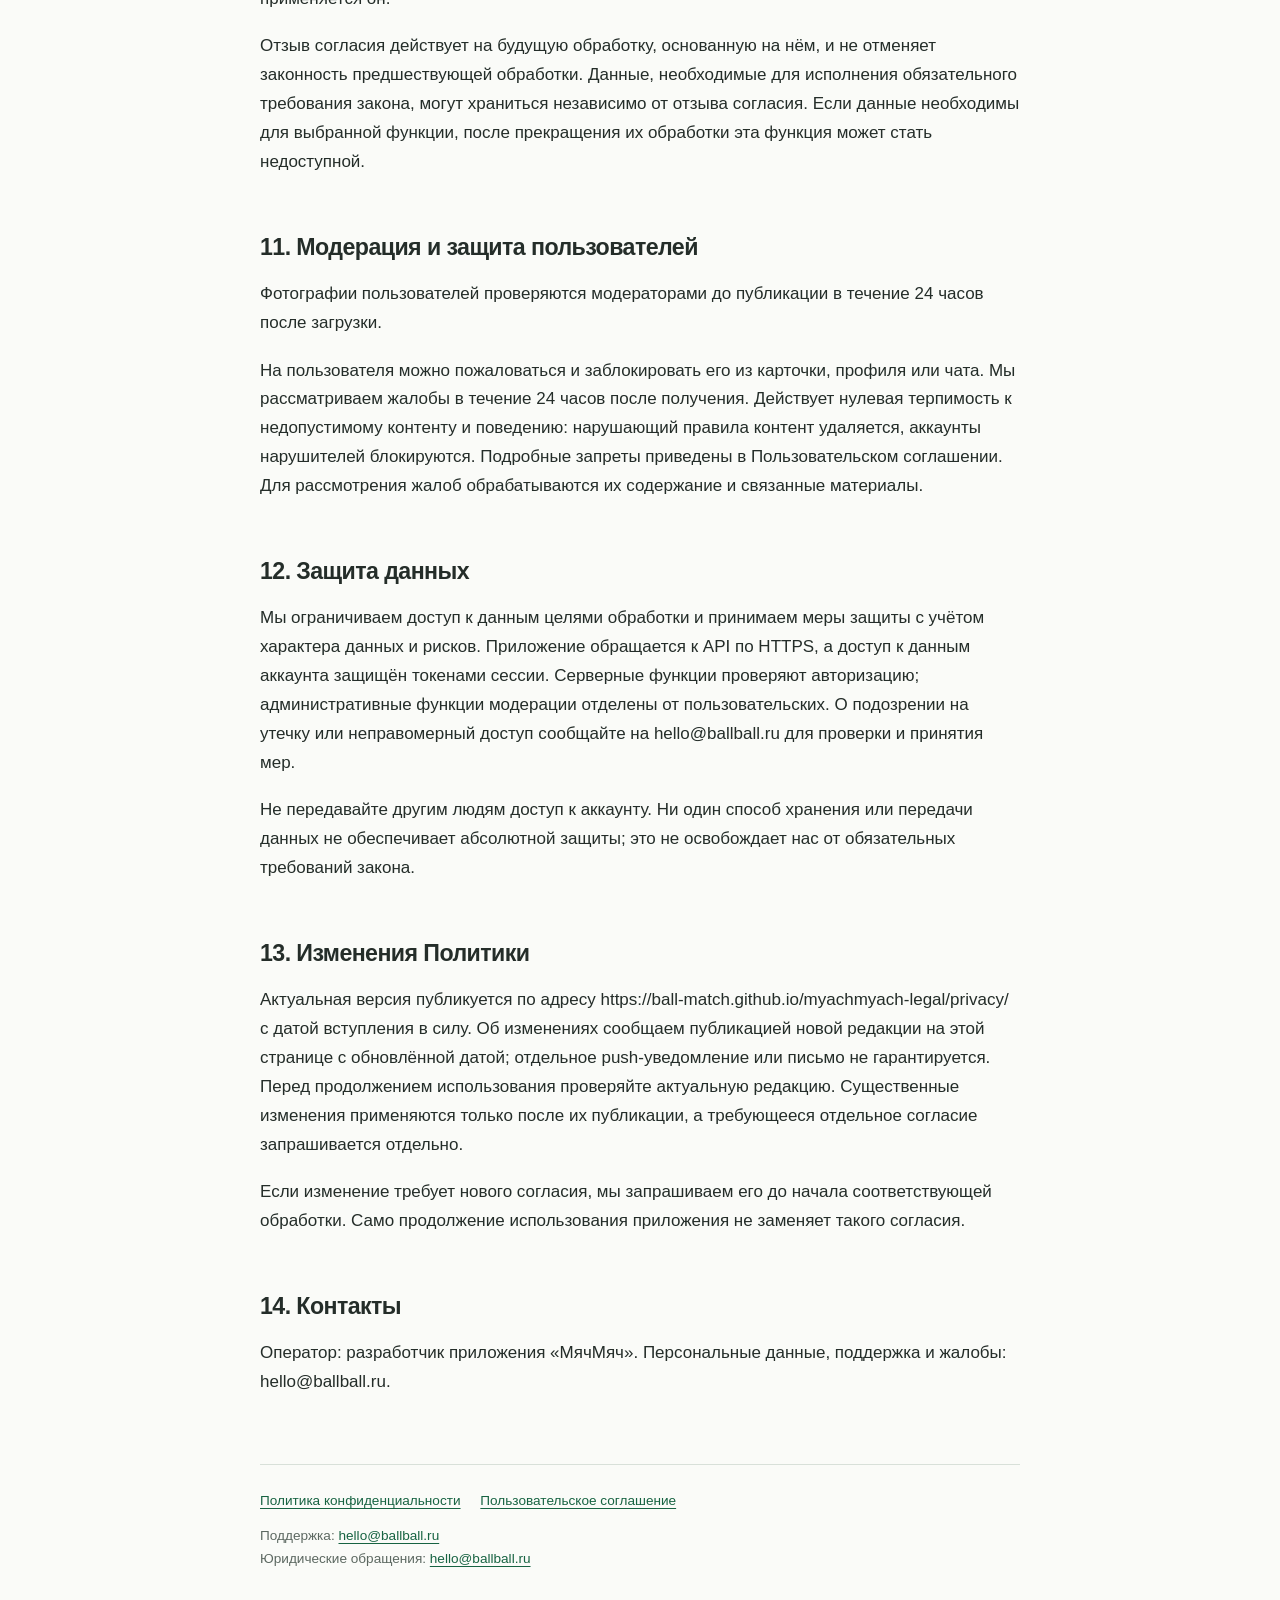
==== commit f417310b: "Disable analytics geolocation disclosure State that analytics SDKs do not collect device geolocation" ====
--- a/privacy/index.html
+++ b/privacy/index.html
@@ -53,7 +53,7 @@
 <li><strong>Tracking:</strong> разрешением можно управлять в iOS: «Настройки → Конфиденциальность и безопасность → Отслеживание». Отказ не лишает вас доступа к основным функциям приложения.</li>
 </ol>
 <p>Разрешения камеры, геопозиции и календаря также можно изменить в настройках iOS. Отзыв разрешения прекращает соответствующий доступ в дальнейшем, но сам по себе не удаляет уже переданные данные; для удаления см. разделы 9–10.</p>
-<p>AppMetrica также может получать местоположение устройства при предоставленном разрешении iOS: стандартный сбор местоположения SDK в приложении не отключён. Точный сбор и фоновые обновления SDK не включены. Провайдеры аналитики также получают IP-адрес при сетевом соединении и могут определять по нему приблизительный регион; это не зависит от разрешения ATT.</p>
+<p>SDK аналитики не собирают геолокацию устройства. Сбор геолокации в AppMetrica явно отключён независимо от разрешения ATT; координаты не передаются вручную в AppMetrica, AppsFlyer или Sentry. Геопозиция используется только на устройстве для карты клубов, как описано выше; запросы клубов могут включать границы видимой области карты. Провайдеры аналитики также получают IP-адрес при сетевом соединении и могут определять по нему приблизительный регион; это не зависит от разрешения ATT.</p>
 <h2>6. Аналитика, реклама и App Tracking Transparency</h2>
 <p>Мы используем AppMetrica (Яндекс) для аналитики и AppsFlyer для атрибуции установок — определения рекламных источников, из которых пользователи узнали о приложении. Результаты используются для оценки и улучшения рекламных кампаний.</p>
 <p>До активации AppMetrica и запуска AppsFlyer приложение запрашивает решение через системный диалог Apple App Tracking Transparency (ATT), если оно ещё не принято и запрос доступен. Если решение уже принято или доступ ограничен системой, применяется текущий статус разрешения.</p>
@@ -70,7 +70,7 @@
 <tr><td>Сотрудники оператора, уполномоченные на поддержку и модерацию</td><td>Обращения, жалобы и связанные данные для их рассмотрения и принятия мер</td></tr>
 <tr><td>Apple, Google, Яндекс</td><td>Данные, необходимые для входа через выбранного провайдера; обработка на стороне провайдера регулируется также его собственной политикой</td></tr>
 <tr><td>Apple Push Notification service (APNs)</td><td>Push-токен и данные, необходимые для доставки уведомлений</td></tr>
-<tr><td>AppMetrica (Яндекс)</td><td>События использования, IP-адрес и геоданные при разрешении iOS, технические данные, а при разрешении ATT — соответствующие идентификаторы; аналитика</td></tr>
+<tr><td>AppMetrica (Яндекс)</td><td>События использования, IP-адрес и технические данные, а при разрешении ATT — соответствующие идентификаторы; аналитика без геолокации устройства</td></tr>
 <tr><td>AppsFlyer</td><td>Сведения об установке, события использования и технические данные; при разрешении ATT — соответствующие идентификаторы; атрибуция. Интеграция также передаёт push-токен для измерения удалений приложения и обрабатывает данные переходов из push-уведомлений.</td></tr>
 <tr><td>Sentry (sentry.vate.eu)</td><td>Отчёты о сбоях и технические диагностические сообщения; поиск и исправление ошибок</td></tr>
 </tbody></table></div>
@@ -88,7 +88,7 @@
 </tr></thead><tbody>
 <tr><td>Аккаунт, профиль, фото, спортивная активность и взаимодействия</td><td>Пока нужны для действующего аккаунта; предел для неактивных аккаунтов: 3 года с последнего входа, после чего аккаунт подлежит удалению</td></tr>
 <tr><td>Сообщения, жалобы, блокировки и обращения в поддержку</td><td>До 1 года после удаления аккаунта; материалы модерации — только в объёме, необходимом для безопасности и рассмотрения правовых требований</td></tr>
-<tr><td>Геопозиция, push-токены, технические журналы, аналитика, атрибуция и отчёты о сбоях</td><td>Технические журналы и данные SDK — до 90 дней; push-токен — до отзыва или удаления аккаунта. Координаты для карты используются на устройстве; геоданные в AppMetrica — до 90 дней; серверные журналы запросов с границами карты — до 90 дней</td></tr>
+<tr><td>Геопозиция, push-токены, технические журналы, аналитика, атрибуция и отчёты о сбоях</td><td>Технические журналы и данные SDK — до 90 дней; push-токен — до отзыва или удаления аккаунта. Координаты для карты используются на устройстве и не собираются SDK аналитики; серверные журналы запросов с границами карты — до 90 дней</td></tr>
 <tr><td>Резервные копии и копии у обработчиков</td><td>До 30 дней после удаления из рабочих систем</td></tr>
 </tbody></table></div>
 <p>Вы можете удалить аккаунт в приложении: <strong>Профиль → Настройки → «Удалить аккаунт»</strong>. Удаление аккаунта, в отличие от выхода из него или удаления приложения с устройства, прекращает использование профиля и запускает удаление связанных данных.</p>
